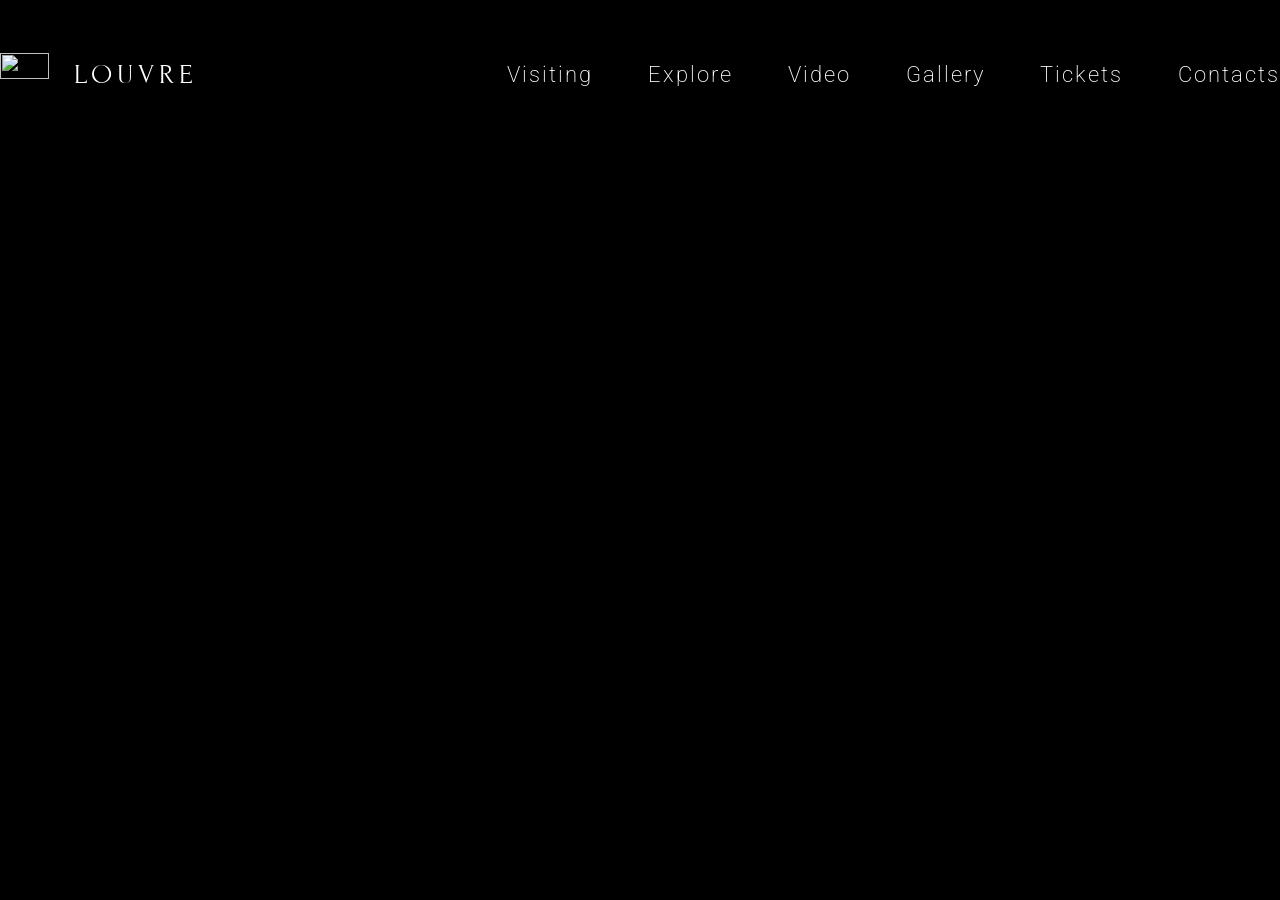
==== index.html @ b613a679 "add fonts, & header block is ready" ====
<!DOCTYPE html>
<html lang="en">

<head>
    <meta charset="UTF-8">
    <meta name="viewport" content="width=device-width, initial-scale=1.0">
    <link rel="stylesheet" href="style.css">
    <title>Museum</title>
</head>

<body>

    <header>

        <div class="Logo">

            <p>LOUVRE</p>

            <img id="imgLogo" style="width: 49px; height: 26px; margin-top: 20px;" src="images/Vector.png" alt="">

        </div>

        <div class="Navigation">

            <p>Visiting</p>

            <p>Explore</p>

            <p>Video</p>

            <p>Gallery</p>

            <p>Tickets</p>

            <p>Contacts</p>

        </div>

    </header>

    <main>

        <section class="Welcome">



        </section>

        <section class="Visiting">



        </section>

        <section class="Explore">



        </section>

        <section class="Video">



        </section>

        <section class="Gallery">



        </section>

        <section class="Tickets">



        </section>

        <section class="Contacts">



        </section>

    </main>

    <footer>

    </footer>

</body>

</html>
---- style.css ----
@import url(https://fonts.googleapis.com/css2?family=Forum&display=swap);

@import url(https://fonts.googleapis.com/css2?family=Roboto:ital,wght@0,100..900;1,100..900&display=swap);

body {
    max-width: 1920px;
    width: 100%;
    margin: 0 auto;
    background-color: black;
}

header {
    max-width: 1440px;
    width: 100%;
    margin: 0 auto;
    height: 150px;
    display: flex;
    justify-content: space-between;
    align-items: center;
    background-color: black;
    color: #ffffff;
}

.Logo {
    font-family: "Forum";
    font-size: 28px;
    line-height: 100%;
    letter-spacing: 5px;
    display: flex;
    column-gap: 25px;;
    flex-direction: row-reverse;
}   

.Navigation {
    font-family: "Roboto";
    font-size: 22px;
    font-weight: 200;
    line-height: 100%;
    letter-spacing: 2px;
    display: flex;
    column-gap: 55px;
}
    /* max-width: 1440px;
    width: 100%;
    margin: 0 auto; */
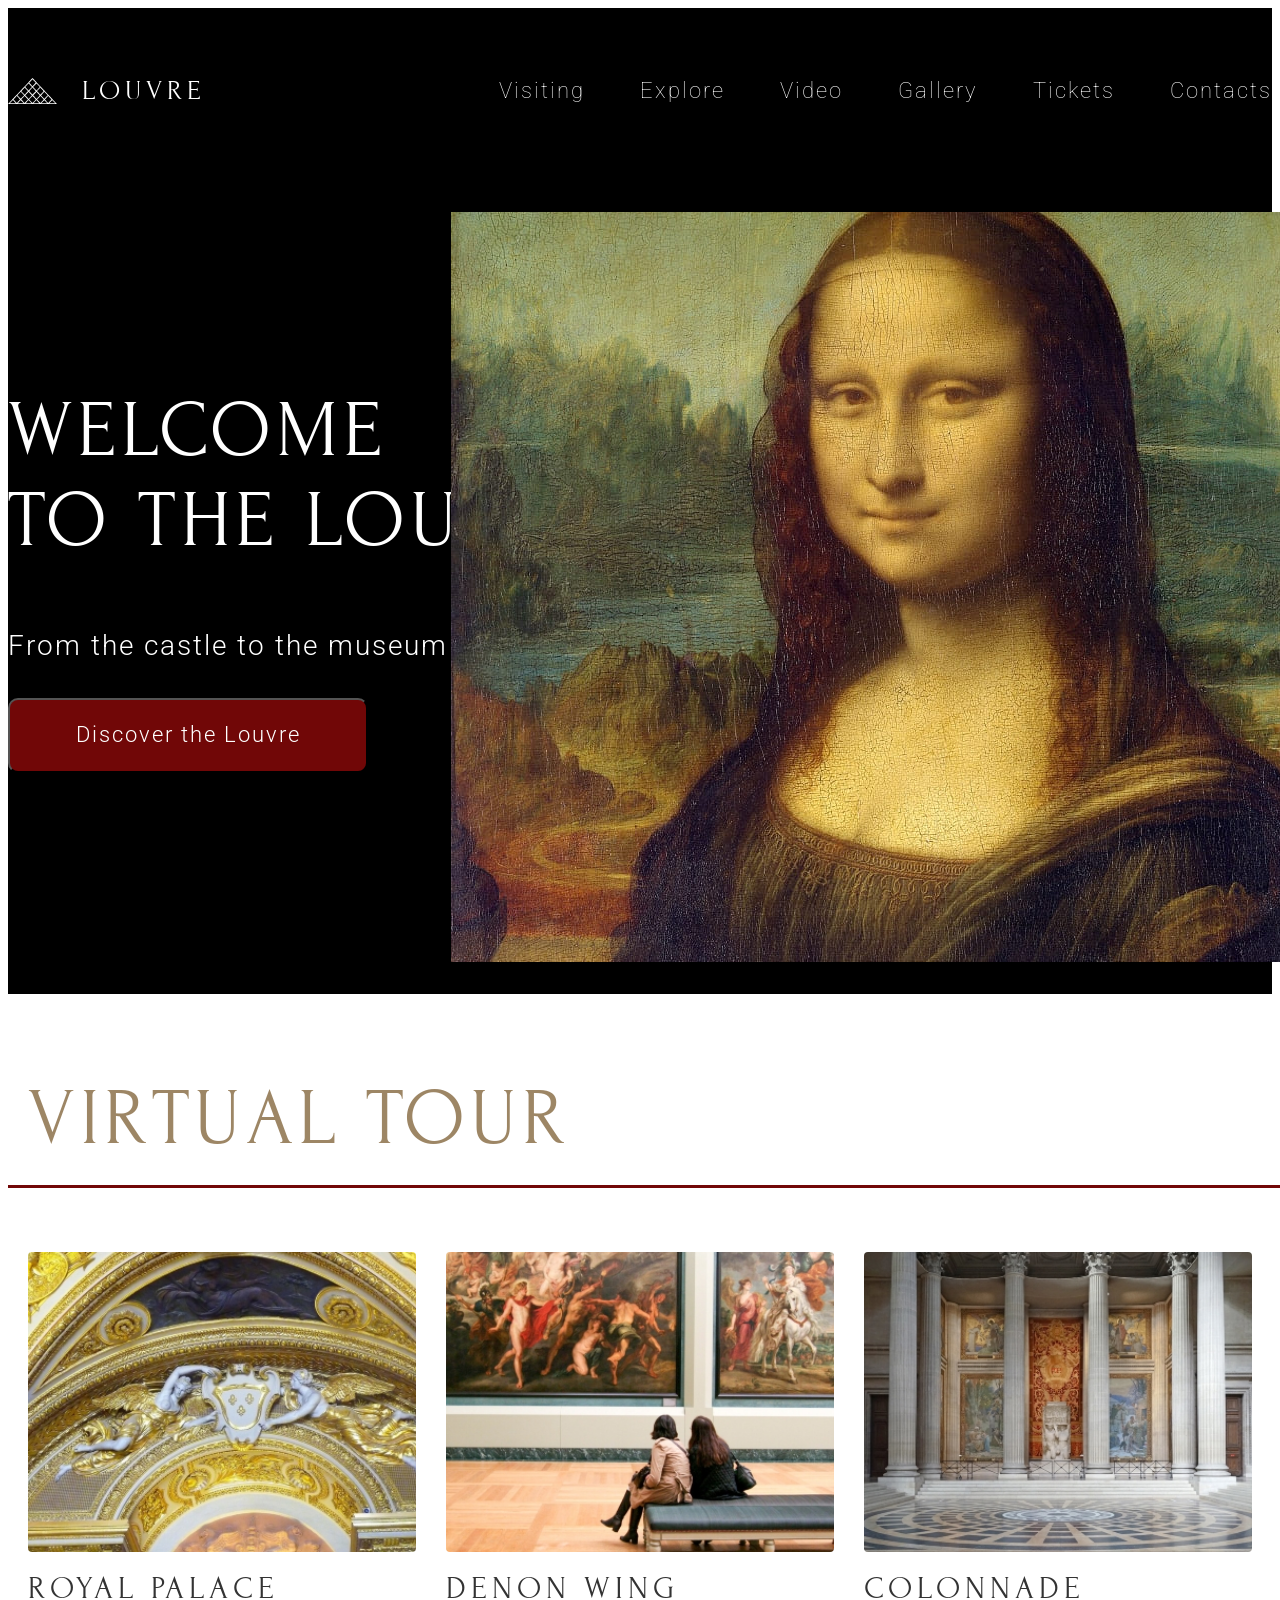
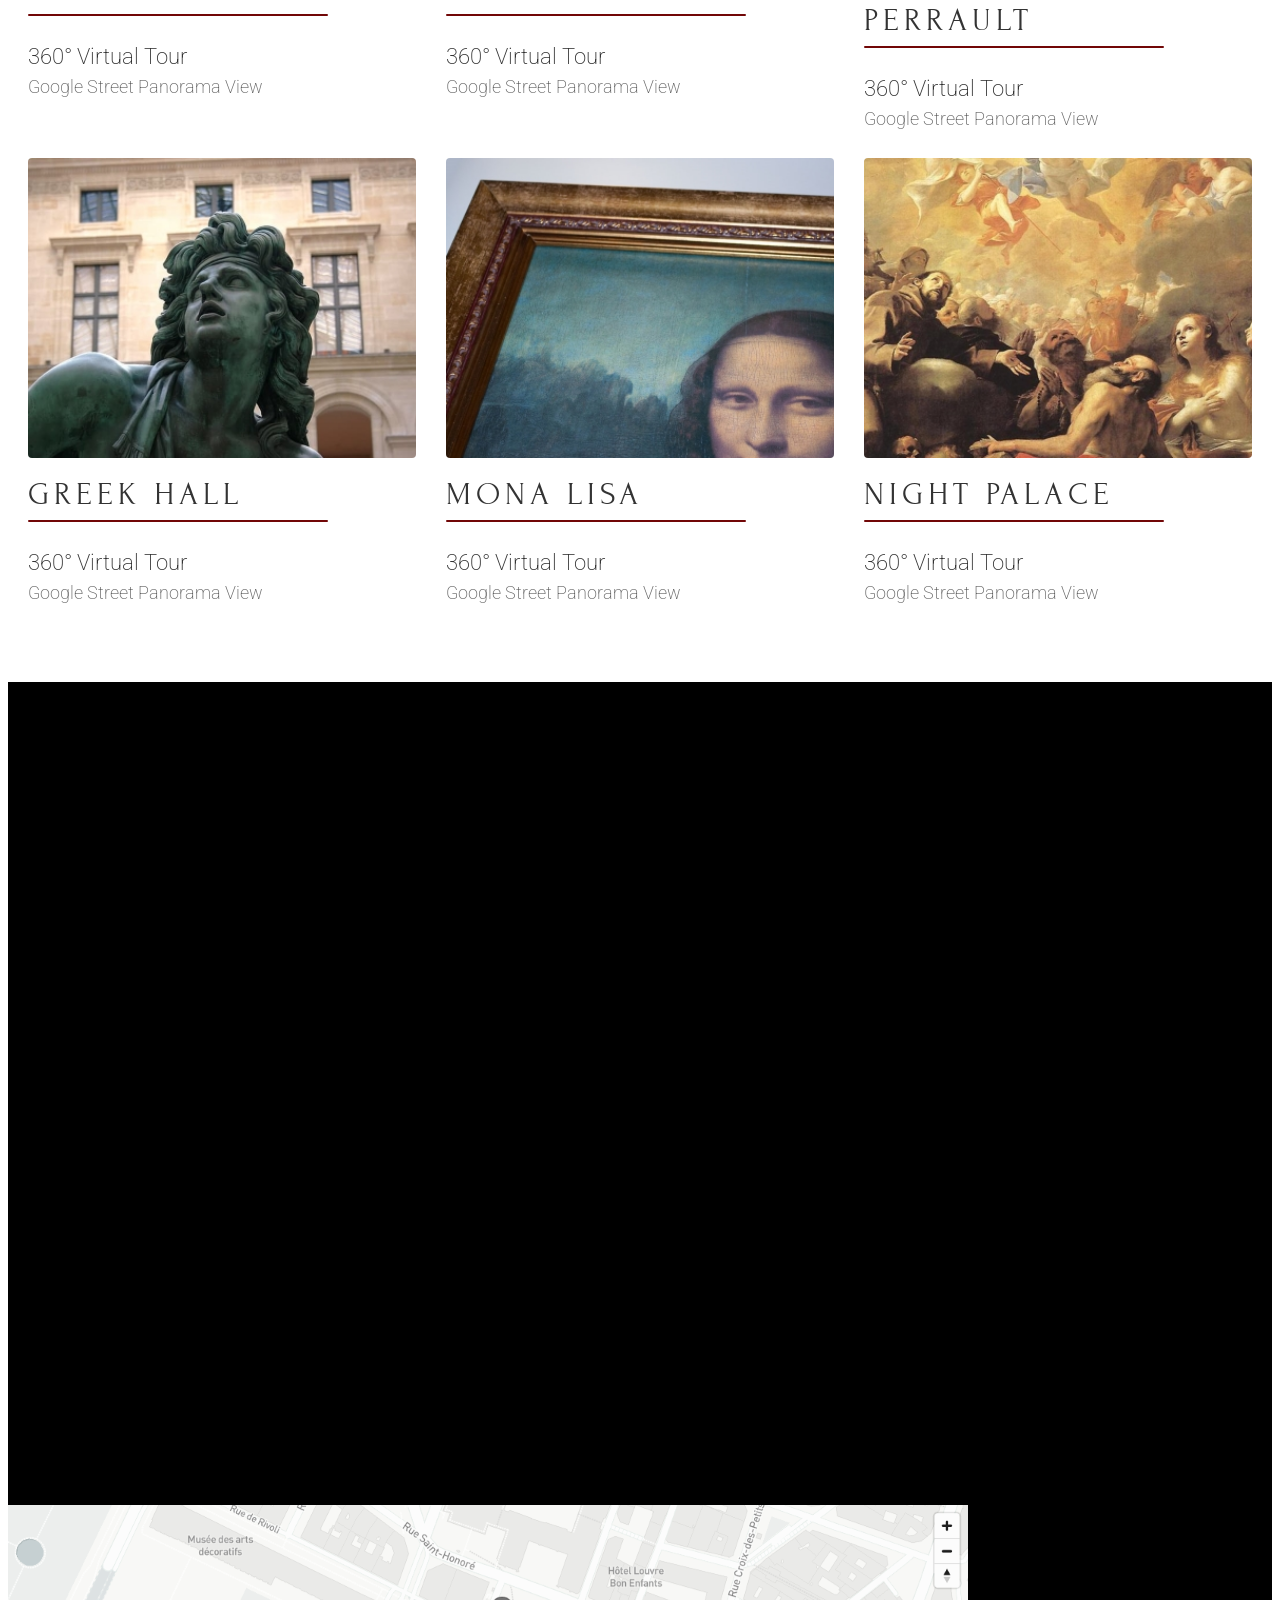
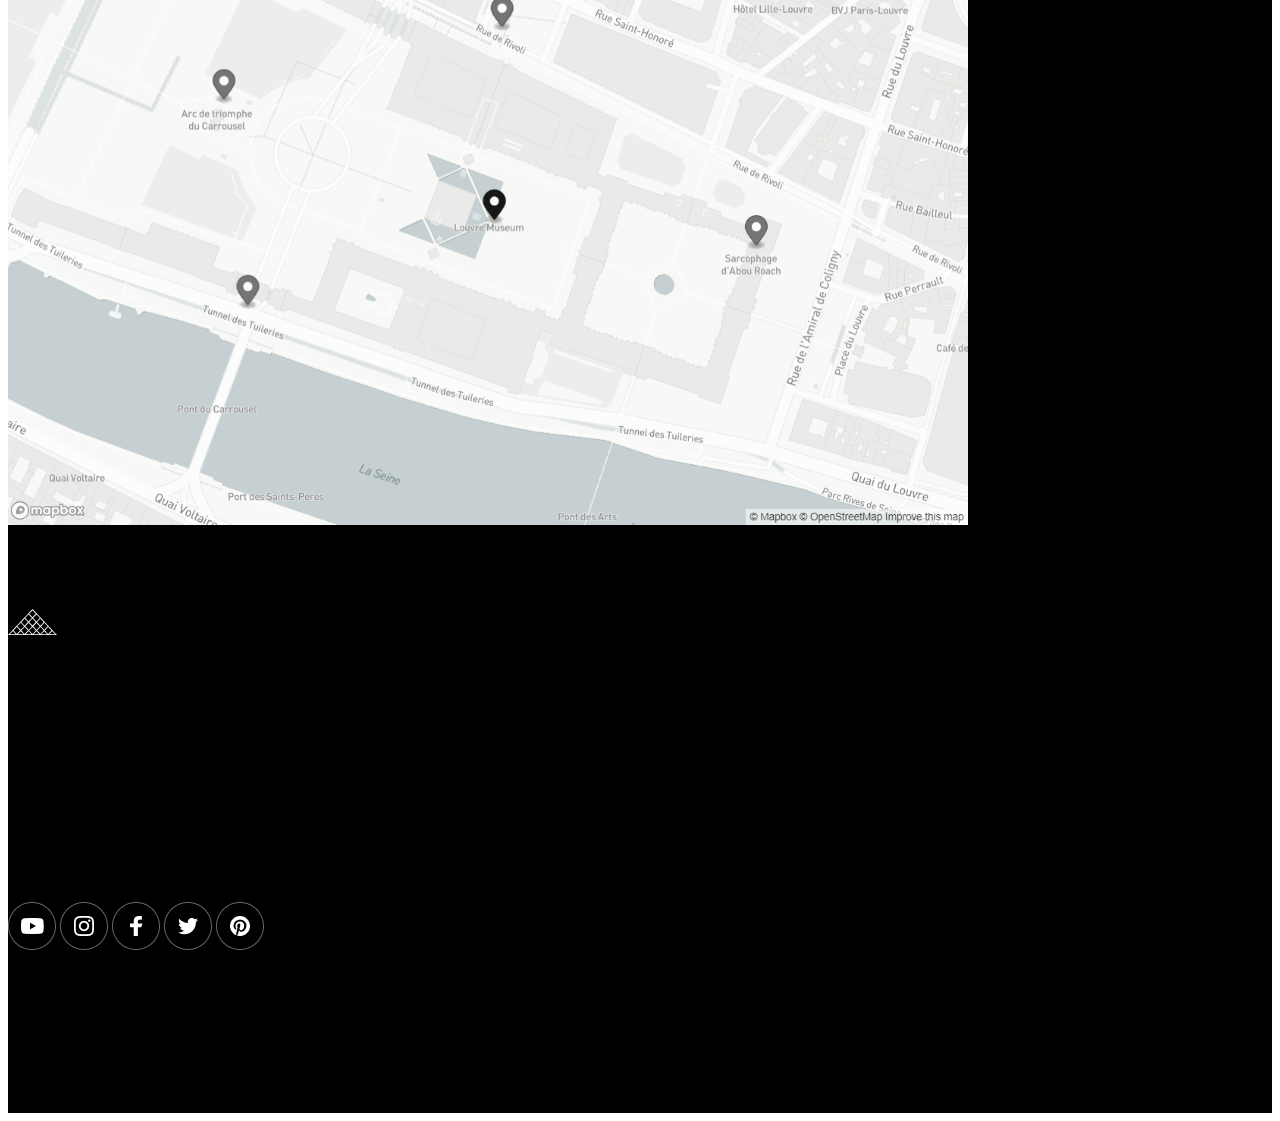
==== commit 36f113d1: "подготовил следующие секкции, с Welcome осталась только пагинация, в секции virtual-tour нужно сдела" ====
--- a/index.html
+++ b/index.html
@@ -2,92 +2,212 @@
 <html lang="en">
 
 <head>
-    <meta charset="UTF-8">
-    <meta name="viewport" content="width=device-width, initial-scale=1.0">
-    <link rel="stylesheet" href="style.css">
-    <title>Museum</title>
+    <meta charset="UTF-8" />
+    <meta name="viewport" content="width=device-width, initial-scale=1.0" />
+    <link rel="stylesheet" href="style.css" />
+    <title>Document</title>
 </head>
 
-<body>
-
+<div class="Backround">
     <header>
-
-        <div class="Logo">
-
-            <p>LOUVRE</p>
-
-            <img id="imgLogo" style="width: 49px; height: 26px; margin-top: 20px;" src="images/Vector.png" alt="">
-
-        </div>
-
-        <div class="Navigation">
-
-            <p>Visiting</p>
-
-            <p>Explore</p>
-
-            <p>Video</p>
-
-            <p>Gallery</p>
-
-            <p>Tickets</p>
-
-            <p>Contacts</p>
-
-        </div>
-
+        <div class="header-logo">
+            <h1>LOUVRE</h1>
+            <img src="images/Vector.png" style="width: 49px; height: 26px;" alt="">
+        </div>
+        <div class="header-nav">
+            <h2>Visiting</h2>
+            <h2>Explore</h2>
+            <h2>Video</h2>
+            <h2>Gallery</h2>
+            <h2>Tickets</h2>
+            <h2>Contacts</h2>
+        </div>
     </header>
 
     <main>
-
         <section class="Welcome">
-
-
-
-        </section>
-
-        <section class="Visiting">
-
-
-
-        </section>
-
-        <section class="Explore">
-
-
-
-        </section>
-
-        <section class="Video">
-
-
-
-        </section>
-
-        <section class="Gallery">
-
-
-
-        </section>
-
-        <section class="Tickets">
-
-
-
-        </section>
-
+            <div class="Welcome-frame1">
+                <h1>Welcome <br> to the Louvre</h1>
+                <h4>From the castle to the museum</h4>
+                <button>
+                    <a
+                        href="https://www.google.com/maps/@48.8618159,2.3366818,3a,75y,81.55h,73.4t/data=!3m7!1e1!3m5!1sAF1QipOVxZQuSy3Bx9T_HpH_7FtBHDTXvI6SF-A10ocT!2e10!3e12!7i5472!8i2736">
+                        Discover the Louvre</a>
+                </button>
+            </div>
+            <div class="Welcome-frame2">
+                <div></div>
+                <img id="welcome-img" src="images/mono-lisa.jpg" style="margin-left: -155px;" alt="" />
+            </div>
+        </section>
+
+        <section class="virtual-tour">
+            <div class="virtual-tour-header">
+                <h1>VIRTUAL TOUR</h1>
+                <img src="images/Rectangle.png" style="width: 1440px; height: 3px; margin-left: -20px;" alt="">
+            </div>
+            <div class="photo-grid">
+                <div class="photo-card">
+                    <img src="images/royal.jpg" alt="Royal Palace">
+                    <div class="card-content">
+                        <h2>ROYAL PALACE</h2>
+                        <img src="images/Rectangle.png" style="width: 300px; height: 2px;" alt="">
+                        <h3>360° Virtual Tour</h3>
+                        <h4>Google Street Panorama View</h4>
+                    </div>
+                </div>
+                <div class="photo-card">
+                    <img src="images/denon.jpg" alt="Denon Wing">
+                    <div class="card-content">
+                        <h2>DENON WING</h2>
+                        <img src="images/Rectangle.png" style="width: 300px; height: 2px;" alt="">
+                        <h3>360° Virtual Tour</h3>
+                        <h4>Google Street Panorama View</h4>
+                    </div>
+                </div>
+                <div class="photo-card">
+                    <img src="images/colonnade.jpg" alt="Colonnade Perrault">
+                    <div class="card-content">
+                        <h2>COLONNADE PERRAULT</h2>
+                        <img src="images/Rectangle.png" style="width: 300px; height: 2px;" alt="">
+                        <h3>360° Virtual Tour</h3>
+                        <h4>Google Street Panorama View</h4>
+                    </div>
+                </div>
+                <div class="photo-card">
+                    <img src="images/geek.jpg" alt="Greek Hall">
+                    <div class="card-content">
+                        <h2>GREEK HALL</h2>
+                        <img src="images/Rectangle.png" style="width: 300px; height: 2px;" alt="">
+                        <h3>360° Virtual Tour</h3>
+                        <h4>Google Street Panorama View</h4>
+                    </div>
+                </div>
+                <div class="photo-card">
+                    <img src="images/lisa.jpg" alt="Mona Lisa">
+                    <div class="card-content">
+                        <h2>MONA LISA</h2>
+                        <img src="images/Rectangle.png" style="width: 300px; height: 2px;" alt="">
+                        <h3>360° Virtual Tour</h3>
+                        <h4>Google Street Panorama View</h4>
+                    </div>
+                </div>
+                <div class="photo-card">
+                    <img src="images/night.jpg" alt="Night Palace">
+                    <div class="card-content">
+                        <h2>NIGHT PALACE</h2>
+                        <img src="images/Rectangle.png" style="width: 300px; height: 2px;" alt="">
+                        <h3>360° Virtual Tour</h3>
+                        <h4>Google Street Panorama View</h4>
+                    </div>
+                </div>
+            </div>
+        </section>
+        <section class="Picture-explore">
+            <div>
+                explore slider
+                <h1>PICTURE EXPLORE</h1>
+                Rectangle
+                <h4>
+                    Las Meninas is a 1656 painting by Diego Velázquez, the leading
+                    artist of the Spanish Golden Age.
+                </h4>
+                <h4>
+                    It was cleaned in 1984 to remove a <span>"yellow veil"</span> of
+                    dust that had gathered since the previous restoration in the 19th
+                    century.
+                </h4>
+                <h4>
+                    The cleaning provoked furious protests, not because the picture
+                    had been damaged in any way, but because it looked different.
+                </h4>
+                <img src="" alt="" />
+                <img src="" alt="" />
+            </div>
+        </section>
+        <section class="Video-journey">
+            <div>
+                <h1>VIDEO JOURNEY</h1>
+                <h4>
+                    Enter and visit one of the most famous museums in the world and
+                    enjoy masterpieces such as Mona Lisa or Hammurabi's Code
+                </h4>
+            </div>
+            <div></div>
+            <div></div>
+            <div></div>
+            <div></div>
+        </section>
+        <section class="Art-gallery">
+            <div>
+                <h1>ART GALLERY</h1>
+                <img src="" alt="">
+                <img src="" alt="">
+                <img src="" alt="">
+                <img src="" alt="">
+                <img src="" alt="">
+                <img src="" alt="">
+                <img src="" alt="">
+                <img src="" alt="">
+                <img src="" alt="">
+                <img src="" alt="">
+                <img src="" alt="">
+                <img src="" alt="">
+            </div>
+        </section>
+        <section class="Buy-tickets">
+            <h1>BUY TICKETS</h1>
+            Rectangle
+            <div></div>
+            <div></div>
+            <div></div>
+            <img src="" alt="">
+        </section>
+        <img src="images/parallax.jpg" alt="" />
         <section class="Contacts">
-
-
-
-        </section>
-
+            <h1>CONTACTS</h1>
+            Rectangle
+            <div>
+                <h2>Palais Royal Musee du Louvre</h2>
+                <h4>address: 75001 Paris, France</h4>
+                <h4>phone: +33(0) 1 40 20 50 50</h4>
+                <h4>mail: info@louvre.fr</h4>
+            </div>
+            <img src="images/louvre_map.png" alt="">
+        </section>
     </main>
 
     <footer>
-
+        <div class="Footer-Logo">
+            <h1>LOUVRE</h1>
+            <img src="images/Vector.png" alt="">
+        </div>
+        <div class="Footer-Navigation">
+            <div>
+                <h3>Visiting</h3>
+                <h3>Explore</h3>
+                <h3>Video</h3>
+            </div>
+            <div>
+                <h3>Gallery</h3>
+                <h3>Tickets</h3>
+                <h3>Contacts</h3>
+            </div>
+        </div>
+        <div class="Footer-Social">
+            <img src="images/Youtube.png" alt="https://www.youtube.com/user/louvre">
+            <img src="images/Instagram.png" alt="https://www.instagram.com/museelouvre/">
+            <img src="images/Facebook.png" alt="https://www.facebook.com/museedulouvre">
+            <img src="images/Twitter.png" alt="http://twitter.com/museelouvre">
+            <img src="images/Pinterest.png" alt="https://www.pinterest.fr/museedulouvre/">
+        </div>
+        <div class="Footer-last string">
+            <h3>© 2021</h3>
+            <h3>The Rolling Scopes School</h3>
+            <h3>Username</h3>
+        </div>
+        Rectangle 24
     </footer>
-
-</body>
+</div>
 
 </html>
--- a/style.css
+++ b/style.css
@@ -1,46 +1,249 @@
-@import url(https://fonts.googleapis.com/css2?family=Forum&display=swap);
-
-@import url(https://fonts.googleapis.com/css2?family=Roboto:ital,wght@0,100..900;1,100..900&display=swap);
-
-body {
+@import url("https://fonts.googleapis.com/css2?family=Roboto:ital,wght@0,100..900;1,100..900&display=swap");
+@import url("https://fonts.googleapis.com/css2?family=Forum&display=swap");
+
+.Backround {
+    background-color: #000000;
     max-width: 1920px;
-    width: 100%;
-    margin: 0 auto;
-    background-color: black;
 }
 
 header {
-    max-width: 1440px;
-    width: 100%;
-    margin: 0 auto;
-    height: 150px;
+    background-color: #000000;
+    max-width: 1440px;
+    width: 100%;
+    margin: 0 auto;
     display: flex;
     justify-content: space-between;
     align-items: center;
-    background-color: black;
-    color: #ffffff;
-}
-
-.Logo {
+    padding: 50px 0px 0px 0px;
+}
+
+main {
+    max-width: 1440px;
+    width: 100%;
+    margin: 0 auto;
+}
+
+footer {
+    max-width: 1440px;
+    width: 100%;
+    margin: 0 auto;
+}
+
+header h1 {
+    color: #ffffff;
     font-family: "Forum";
+    font-weight: 200;
     font-size: 28px;
     line-height: 100%;
     letter-spacing: 5px;
-    display: flex;
-    column-gap: 25px;;
+    text-transform: uppercase;
+}
+
+header h2 {
+    color: #ffffff;
+    font-family: "Roboto";
+    font-weight: 100;
+    font-size: 22px;
+    line-height: 100%;
+    letter-spacing: 2px;
+}
+
+.header-logo {
+    display: flex;
     flex-direction: row-reverse;
-}   
-
-.Navigation {
+    align-items: center;
+    column-gap: 25px;
+}
+
+.header-nav {
+    display: flex;
+    column-gap: 55px;
+}
+
+.Welcome {
+    width: 1440px;
+    height: 810px;
+    opacity: 1;
+    margin-top: 60px;
+    display: flex;
+    flex-direction: column;
+    flex-wrap: wrap;
+    justify-content: space-around;
+}
+
+.Welcome-frame1 {
+    width: 598px;
+    height: 388px;
+    opacity: 1;
+    margin-top: -150px;
+}
+
+.Welcome-frame1 h1 {
+    color: #ffffff;
+    font-family: "Forum";
+    font-weight: 400;
+    font-size: 80px;
+    line-height: 90px;
+    letter-spacing: 5px;
+    text-transform: uppercase;
+}
+
+.Welcome-frame1 h4 {
+    color: #ffffff;
     font-family: "Roboto";
+    font-weight: 300;
+    font-size: 28px;
+    line-height: 100%;
+    letter-spacing: 2px;
+}
+
+.Welcome-frame1 a {
+    font-family: "Roboto";
+    font-weight: 300;
     font-size: 22px;
+    line-height: 100%;
+    letter-spacing: 2px;
+    text-align: center;
+    vertical-align: middle;
+    color: #ffffff;
+    text-decoration: none;
+}
+
+.Welcome-frame1 button {
+    background-color: #710707;
+    width: 360px;
+    height: 75px;
+    border-radius: 10px;
+    opacity: 1;
+}
+
+.Welcome-frame2 {
+}
+
+#welcome-img {
+    background: linear-gradient(
+        right,
+        #000000 0%,
+        rgba(0, 0, 0, 0.5) 16.19%,
+        rgba(0, 0, 0, 0) 30.73%
+    );
+}
+
+.virtual-tour {
+    max-width: 1440px;
+    margin: 0 auto;
+    padding: 80px 20px;
+    box-sizing: border-box;
+    background-color: #ffffff;
+    position: relative;
+}
+
+.virtual-tour::before {
+    content: '';
+    position: absolute;
+    top: 0;
+    bottom: 0;
+    left: calc(-50vw + 50%);
+    right: calc(-50vw + 50%);
+    background-color: #ffffff;
+    z-index: -1;
+}
+
+.virtual-tour-header {
+    text-align: left;
+    margin-bottom: 60px;
+}
+
+.virtual-tour h1 {
+    color: #9d8665;
+    font-family: "Forum", serif;
+    font-weight: 400;
+    font-size: 80px;
+    line-height: 90px;
+    letter-spacing: 5px;
+    text-transform: uppercase;
+    margin: 0 0 10px 0;
+}
+
+.subtitle {
+    font-family: "Roboto", sans-serif;
+    font-size: 24px;
+    color: #333;
+    display: block;
+}
+
+.photo-grid {
+    display: grid;
+    grid-template-columns: repeat(3, 1fr);
+    grid-template-rows: repeat(2, auto);
+    gap: 30px;
+    justify-items: stretch;
+}
+
+.photo-card {
+    width: 100%;
+    display: flex;
+    flex-direction: column;
+}
+
+.photo-card img {
+    width: 100%;
+    height: 300px;
+    object-fit: cover;
+    margin-bottom: 20px;
+    border-radius: 4px;
+}
+
+.card-content {
+    display: flex;
+    flex-direction: column;
+    text-align: left;
+    gap: 10px;
+}
+
+.photo-card h2 {
+    font-family: "Forum", serif;
+    font-weight: 400;
+    font-size: 32px;
+    line-height: 100%;
+    letter-spacing: 5px;
+    text-transform: uppercase;
+    margin: 0;
+    color: #333;
+}
+
+.rectangle {
+    font-family: "Roboto", sans-serif;
+    font-size: 18px;
+    color: #666;
+    margin: 0;
+}
+
+.photo-card h3 {
+    font-family: "Roboto", sans-serif;
     font-weight: 200;
-    line-height: 100%;
-    letter-spacing: 2px;
-    display: flex;
-    column-gap: 55px;
-}
-    /* max-width: 1440px;
+    font-size: 22px;
+    line-height: 100%;
+    letter-spacing: 0%;
+    margin: 0;
+    color: #333;
+}
+
+.photo-card h4 {
+    font-family: "Roboto", sans-serif;
+    font-weight: 200;
+    font-size: 18px;
+    line-height: 100%;
+    letter-spacing: 0%;
+    margin: 0;
+    color: #666;
+}
+
+.virtual-tour-wrapper {
+    background-color: #ffffff; /* цвет фона на всю ширину */
+    width: 100%;
+}
+
+/* max-width: 1440px;
     width: 100%;
     margin: 0 auto; */
-    
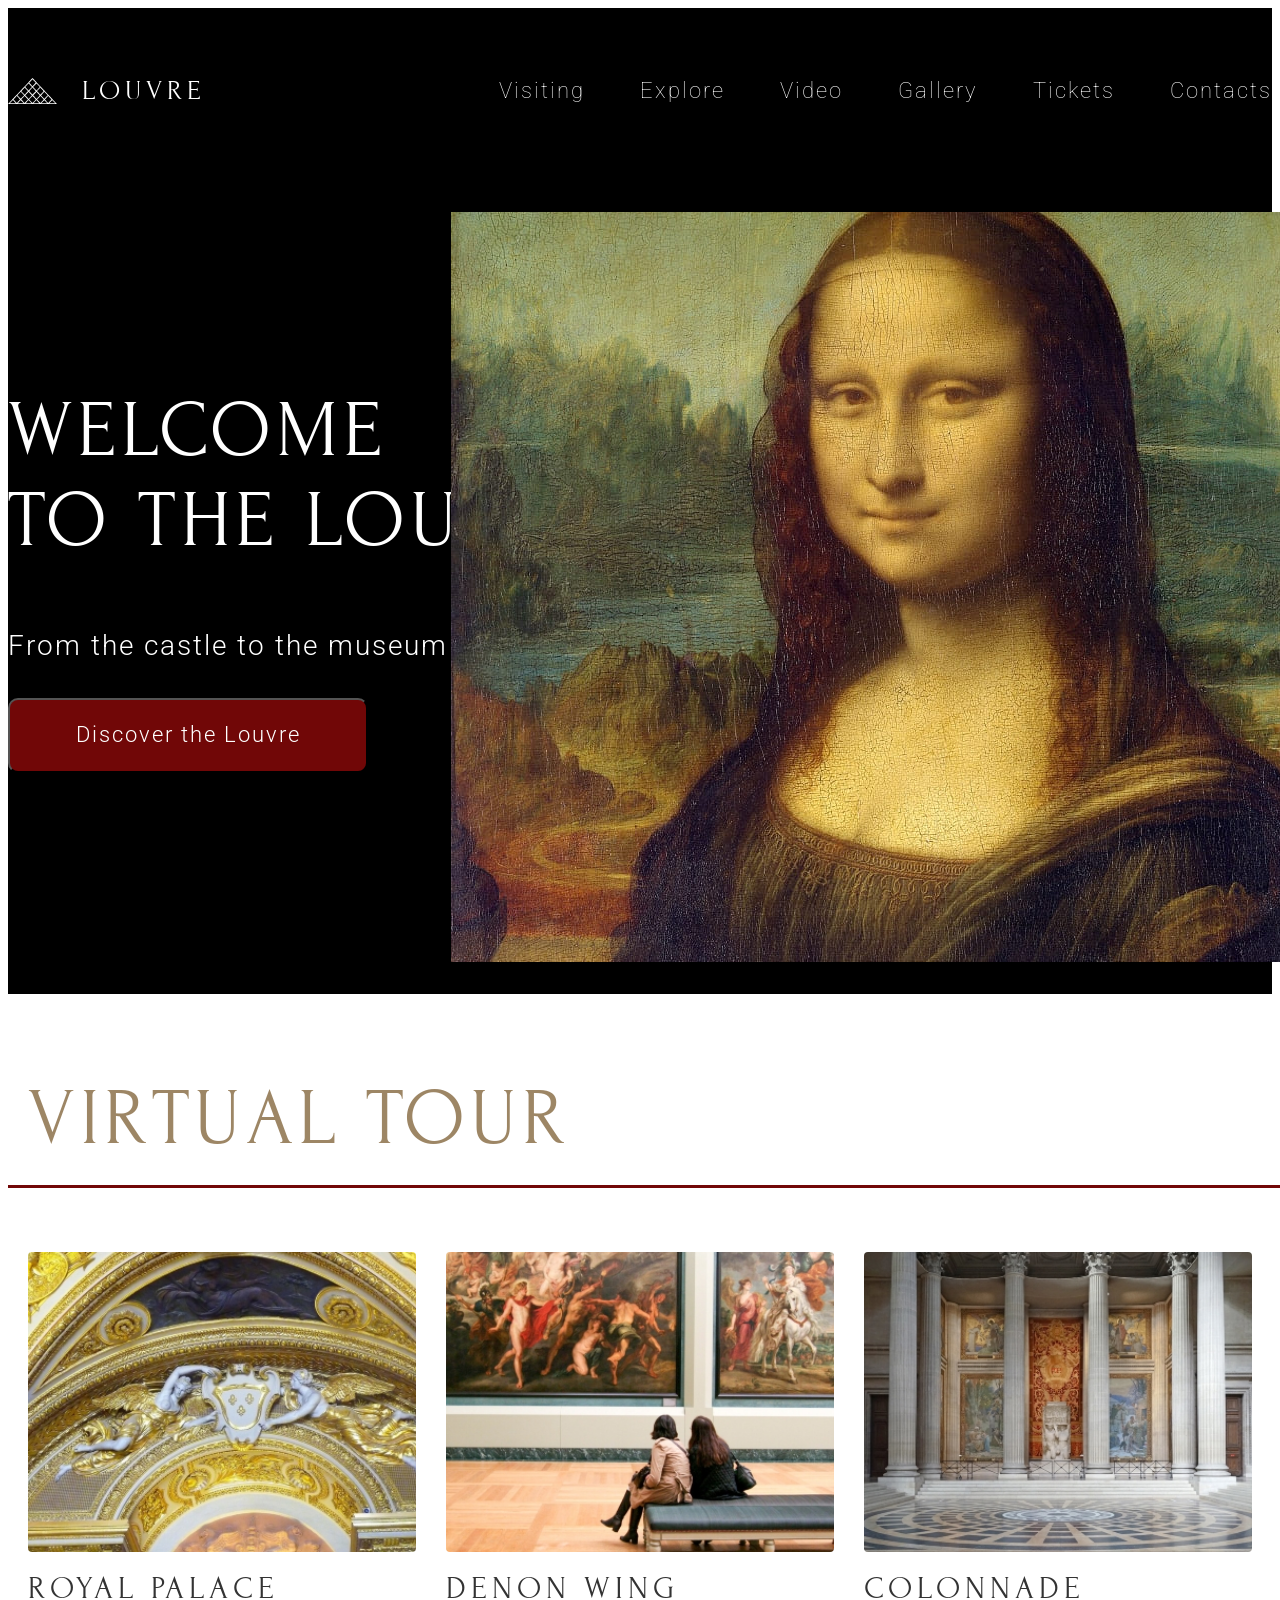
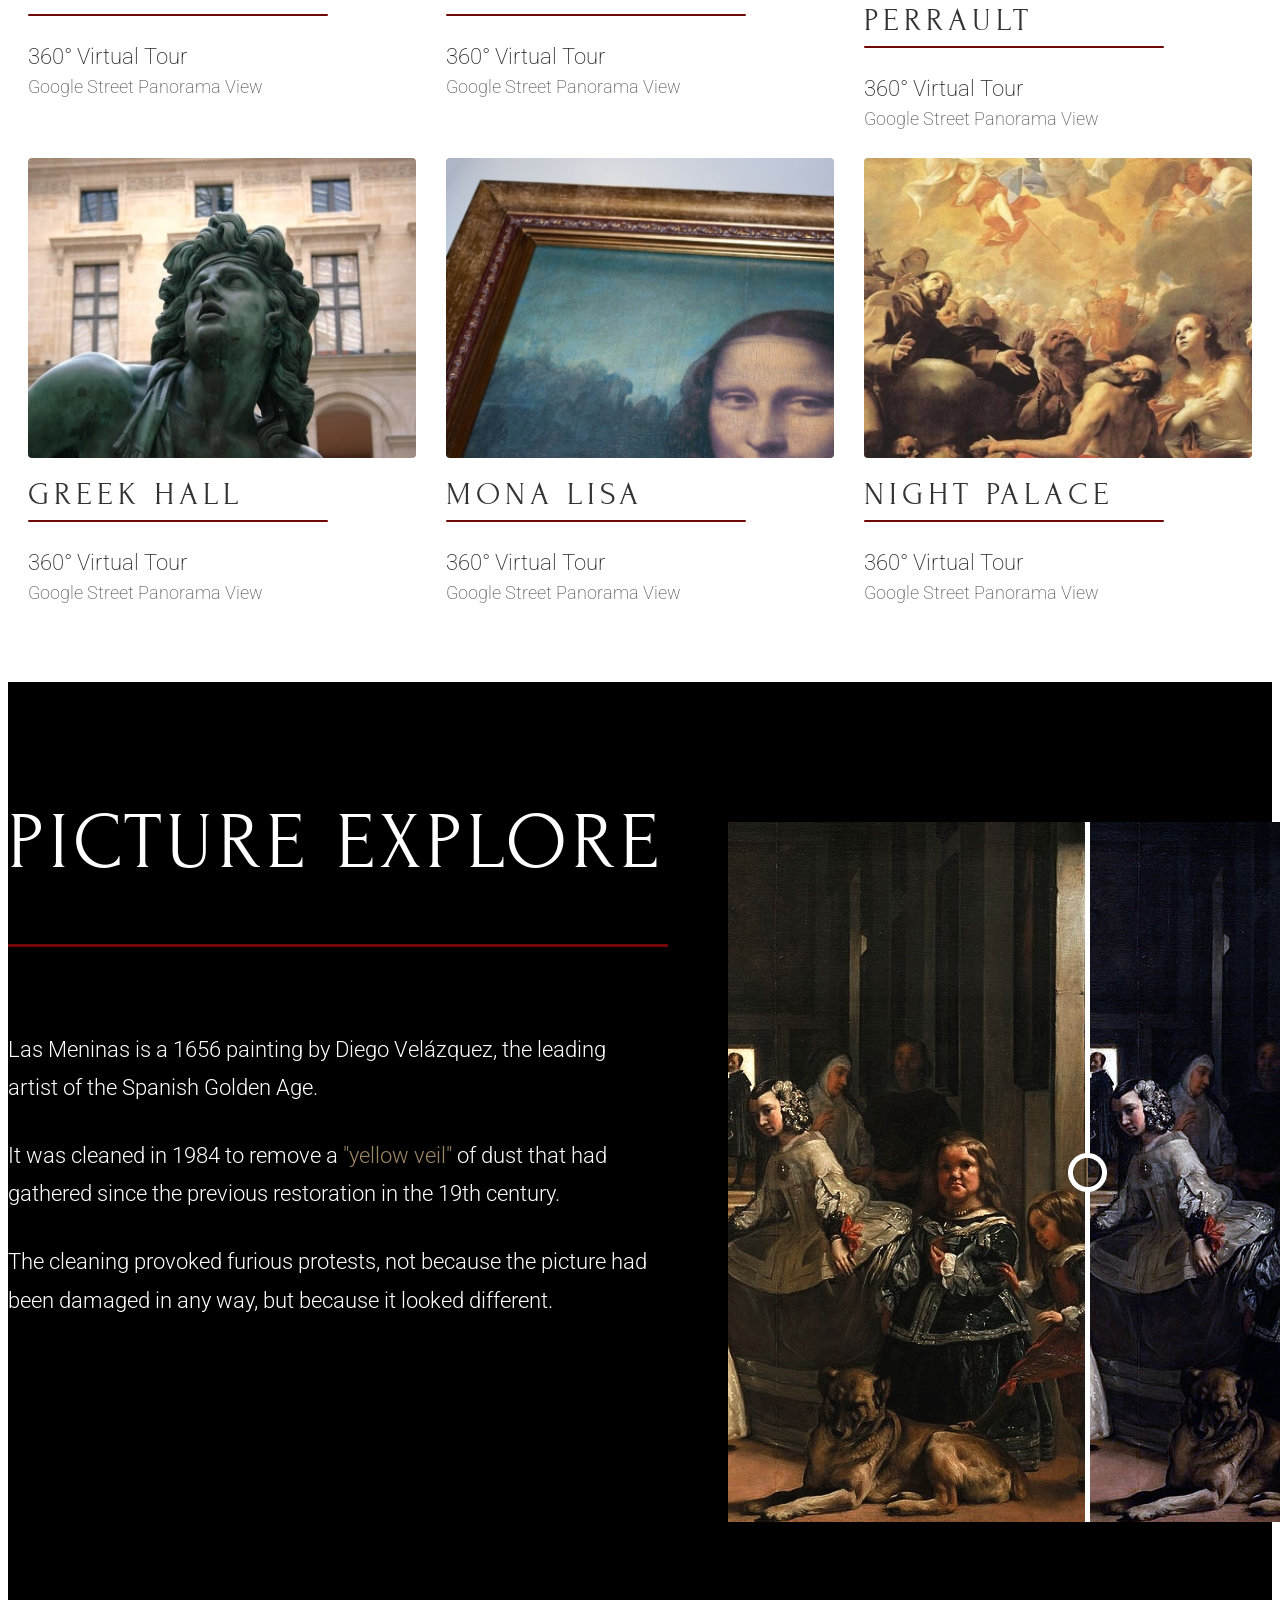
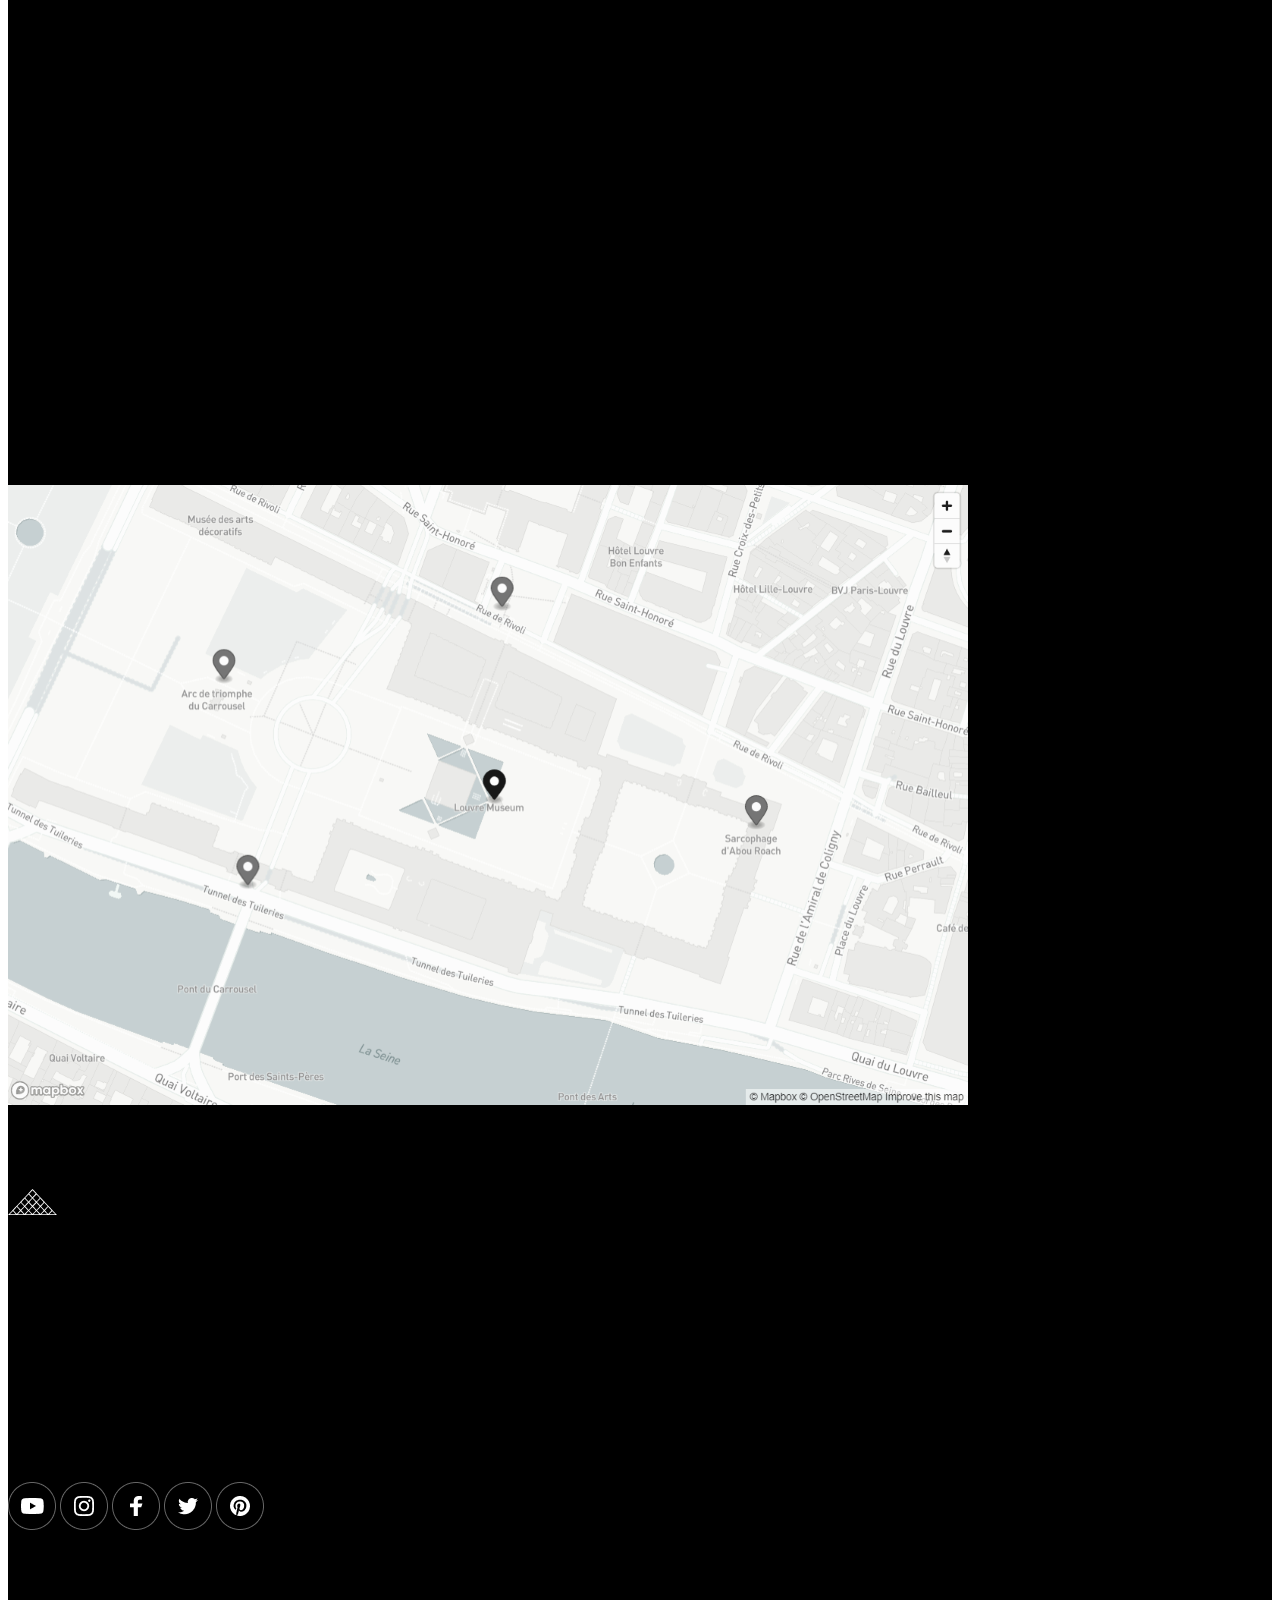
==== commit 56f62965: "section 'Picture' is ready" ====
--- a/index.html
+++ b/index.html
@@ -104,25 +104,37 @@
             </div>
         </section>
         <section class="Picture-explore">
-            <div>
-                explore slider
-                <h1>PICTURE EXPLORE</h1>
-                Rectangle
-                <h4>
-                    Las Meninas is a 1656 painting by Diego Velázquez, the leading
-                    artist of the Spanish Golden Age.
-                </h4>
-                <h4>
-                    It was cleaned in 1984 to remove a <span>"yellow veil"</span> of
-                    dust that had gathered since the previous restoration in the 19th
-                    century.
-                </h4>
-                <h4>
-                    The cleaning provoked furious protests, not because the picture
-                    had been damaged in any way, but because it looked different.
-                </h4>
-                <img src="" alt="" />
-                <img src="" alt="" />
+            <div class="container">
+                <div class="text-content">
+                    <h1>PICTURE EXPLORE</h1>
+                    <img src="images/Rectangle.png"
+                        style="width: 660px; height: 3px; color: #710707; margin-bottom: 50px; margin-top: -10px;"
+                        alt="">
+                    <h4>
+                        Las Meninas is a 1656 painting by Diego Velázquez, the leading <br>
+                        artist of the Spanish Golden Age.
+                    </h4>
+                    <h4>
+                        It was cleaned in 1984 to remove a <span>"yellow veil"</span> of
+                        dust that had <br> gathered since the previous restoration in the 19th
+                        century.
+                    </h4>
+                    <h4>
+                        The cleaning provoked furious protests, not because the picture
+                        had <br> been damaged in any way, but because it looked different.
+                    </h4>
+                </div>
+                <div class="images-container">
+                    <div class="images-wrapper">
+                        <div class="image-left">
+                            <img id="image1" src="images/image1.jpg" alt="" />
+                        </div>
+                        <div class="image-right">
+                            <img id="image2" src="images/image2.jpg" alt="" />
+                        </div>
+                        <img id="explore" src="images/explore slider.png" alt="">
+                    </div>
+                </div>
             </div>
         </section>
         <section class="Video-journey">
--- a/style.css
+++ b/style.css
@@ -139,7 +139,7 @@
 }
 
 .virtual-tour::before {
-    content: '';
+    content: "";
     position: absolute;
     top: 0;
     bottom: 0;
@@ -240,10 +240,105 @@
 }
 
 .virtual-tour-wrapper {
-    background-color: #ffffff; /* цвет фона на всю ширину */
-    width: 100%;
-}
-
+    background-color: #ffffff;
+    width: 100%;
+}
+
+.Picture-explore {
+    margin-top: 50px;
+    width: 1440px;
+}
+
+.container {
+    display: flex;
+    justify-content: space-between;
+    align-items: flex-start;
+}
+
+.text-content {
+    width: 660px;
+}
+
+.images-container {
+    width: 720px;
+    margin-top: 90px;
+}
+
+.images-wrapper {
+    position: relative;
+    width: 720px;
+    height: 700px;
+}
+
+.image-left {
+    position: absolute;
+    top: 0;
+    left: 0;
+    width: 360px;
+    height: 700px;
+    overflow: hidden;
+    z-index: 1;
+}
+
+.image-right {
+    position: absolute;
+    top: 0;
+    left: 360px;
+    width: 360px;
+    height: 700px;
+    overflow: hidden;
+    z-index: 1;
+}
+
+#image1 {
+    position: absolute;
+    top: 0;
+    left: 0;
+    width: 720px;
+    height: 700px;
+    transform: translateX(-50%);
+}
+
+#image2 {
+    position: absolute;
+    top: 0;
+    left: 0;
+    width: 720px;
+    height: 700px;
+    transform: translateX(-50%);
+}
+
+#explore {
+    position: absolute;
+    top: 0;
+    left: 340px; 
+    width: 39px;
+    height: 700px;
+    z-index: 3;
+}
+
+.Picture-explore h1 {
+    color: #ffffff;
+    font-family: "Forum";
+    font-weight: 400;
+    font-size: 80px;
+    line-height: 90px;
+    letter-spacing: 5px;
+    text-transform: uppercase;
+}
+
+.Picture-explore h4 {
+    color: #ffffff;
+    font-family: "Roboto";
+    font-weight: 300;
+    font-size: 22px;
+    line-height: 38.5px;
+    letter-spacing: 0%;
+}
+
+.Picture-explore span {
+    color: #9d8665;
+}
 /* max-width: 1440px;
     width: 100%;
     margin: 0 auto; */
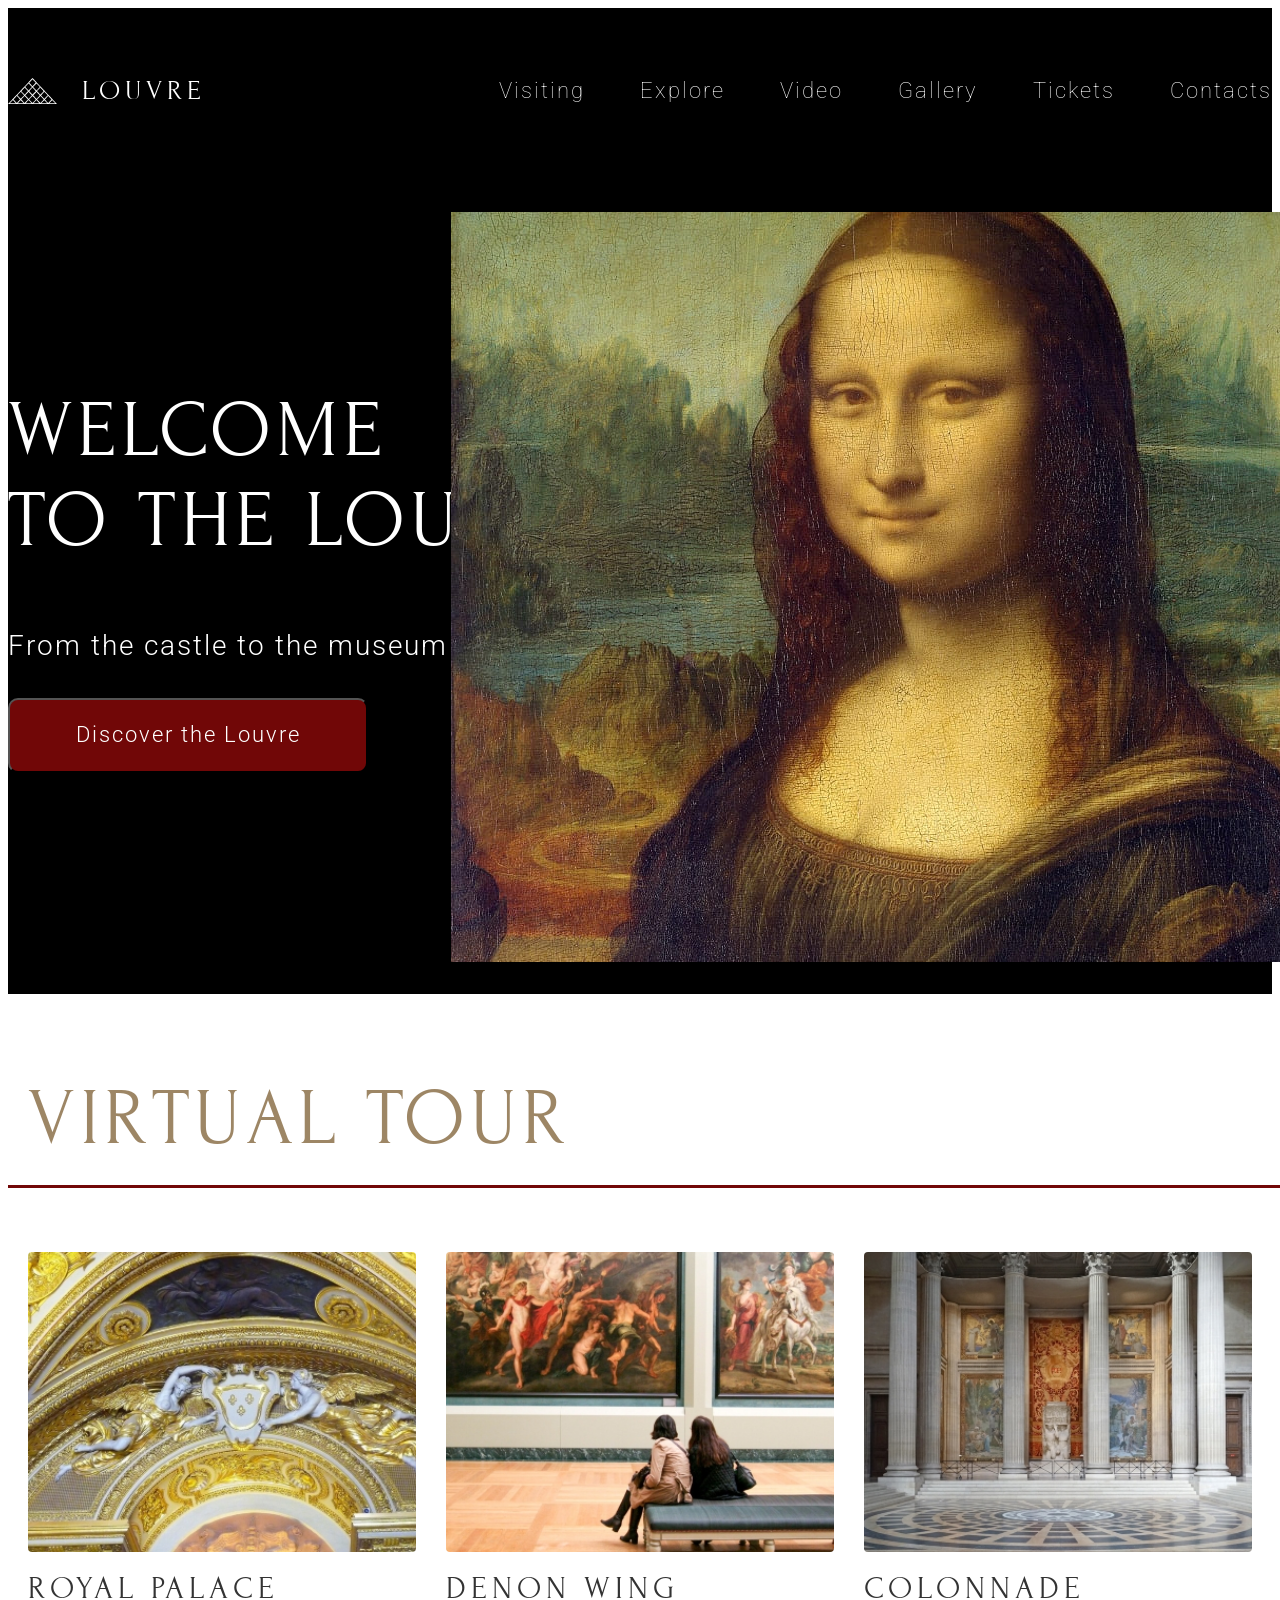
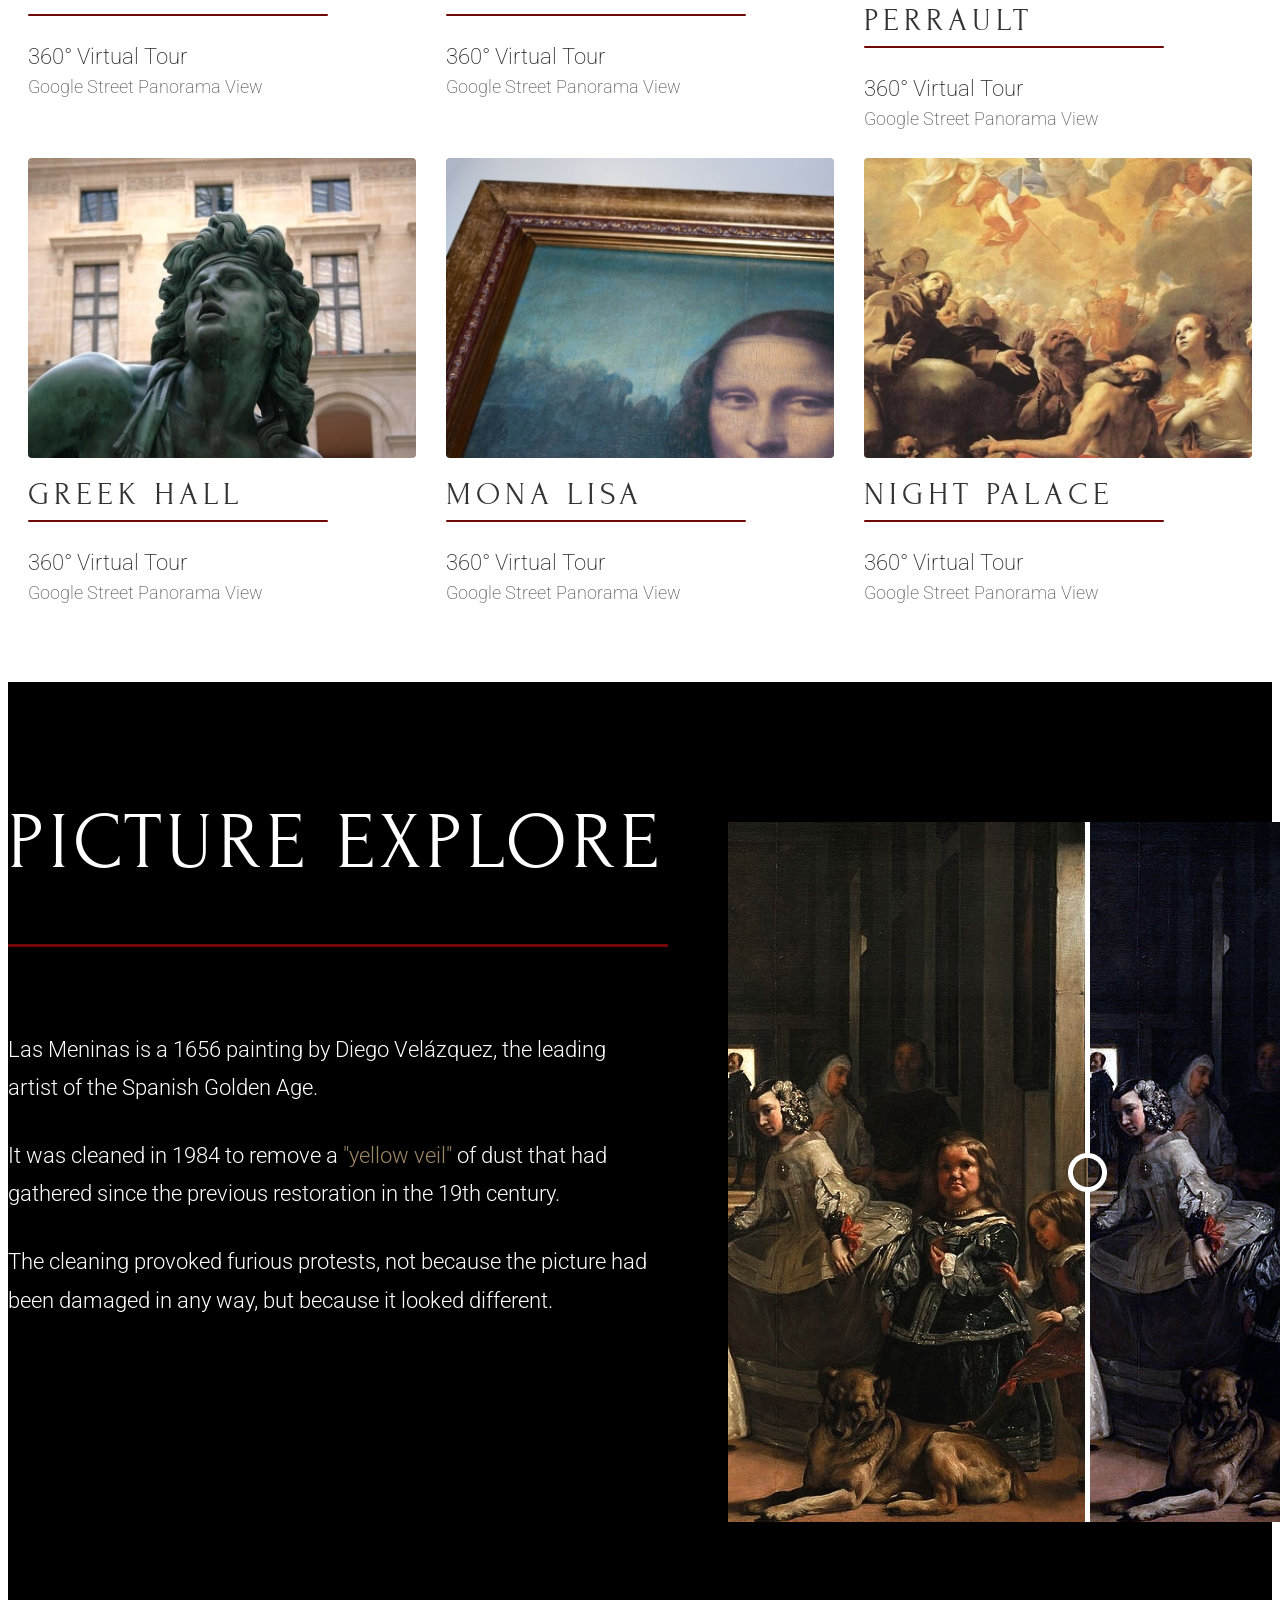
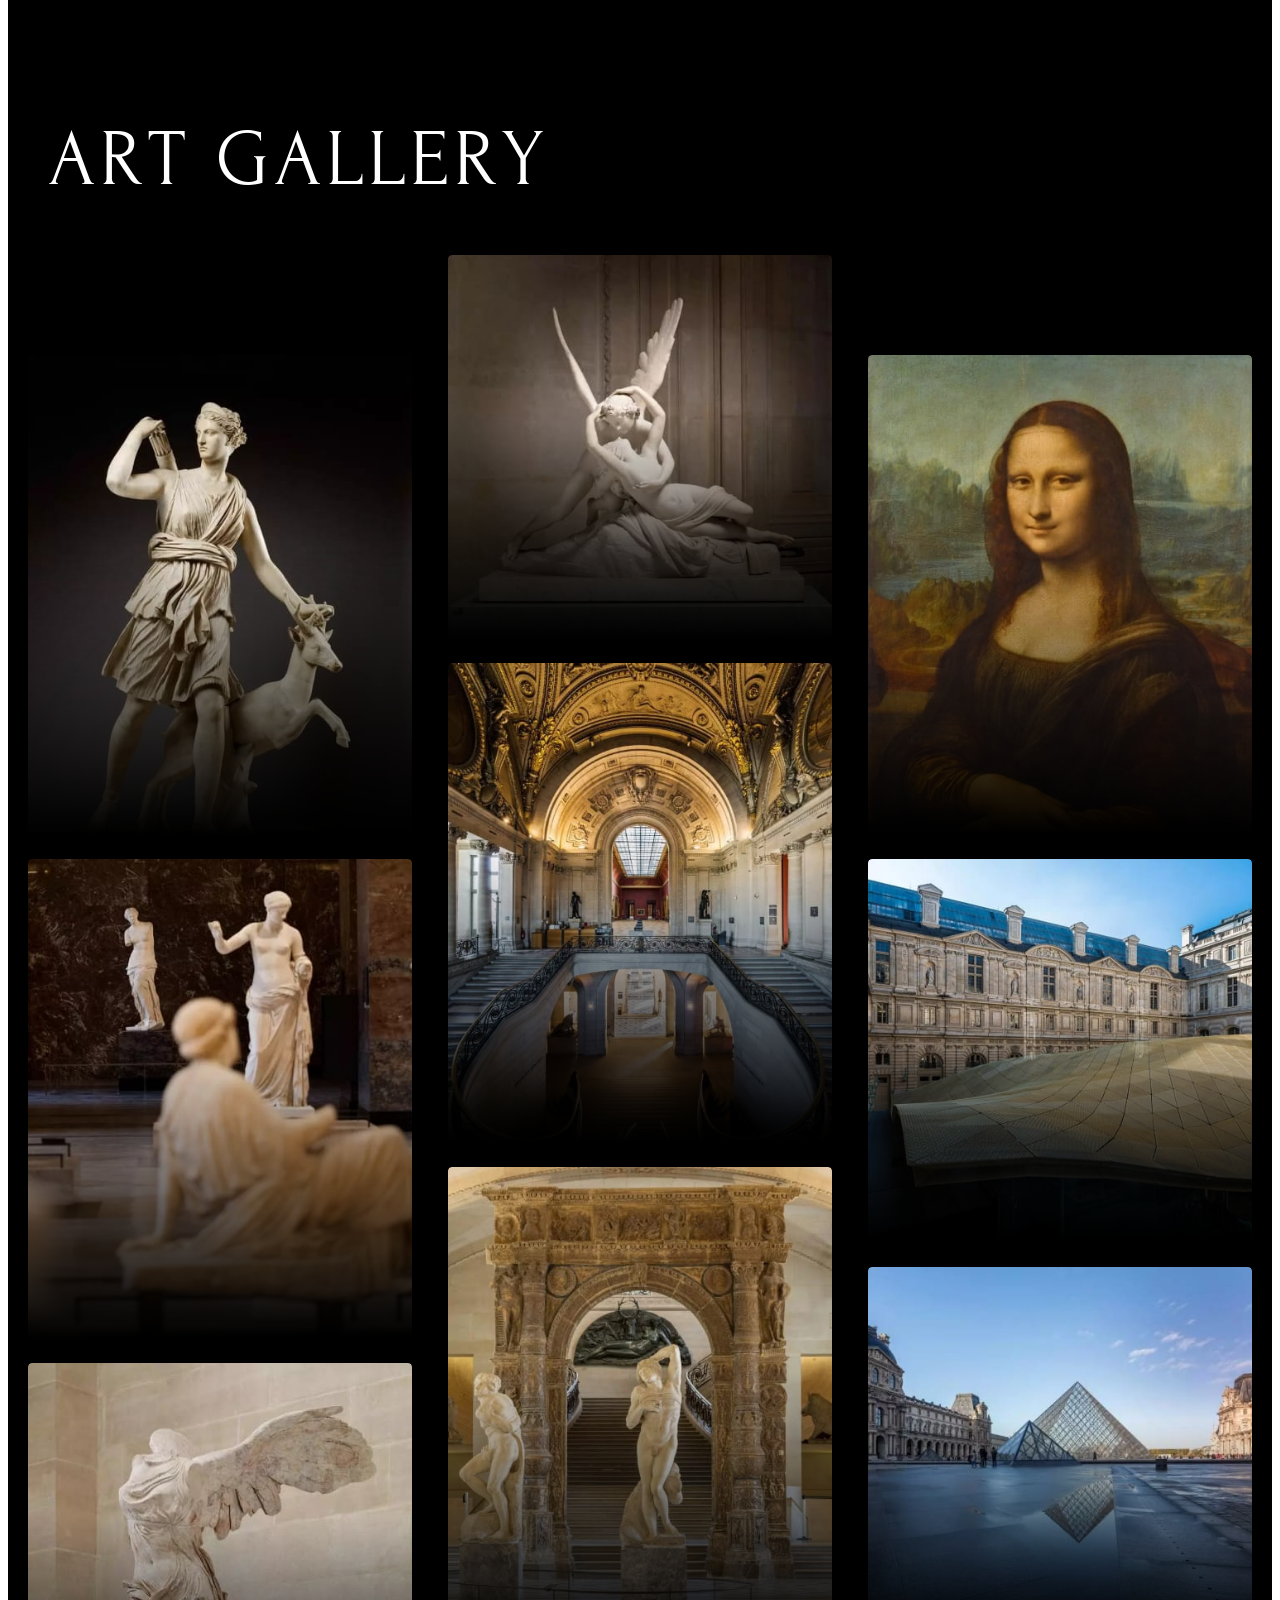
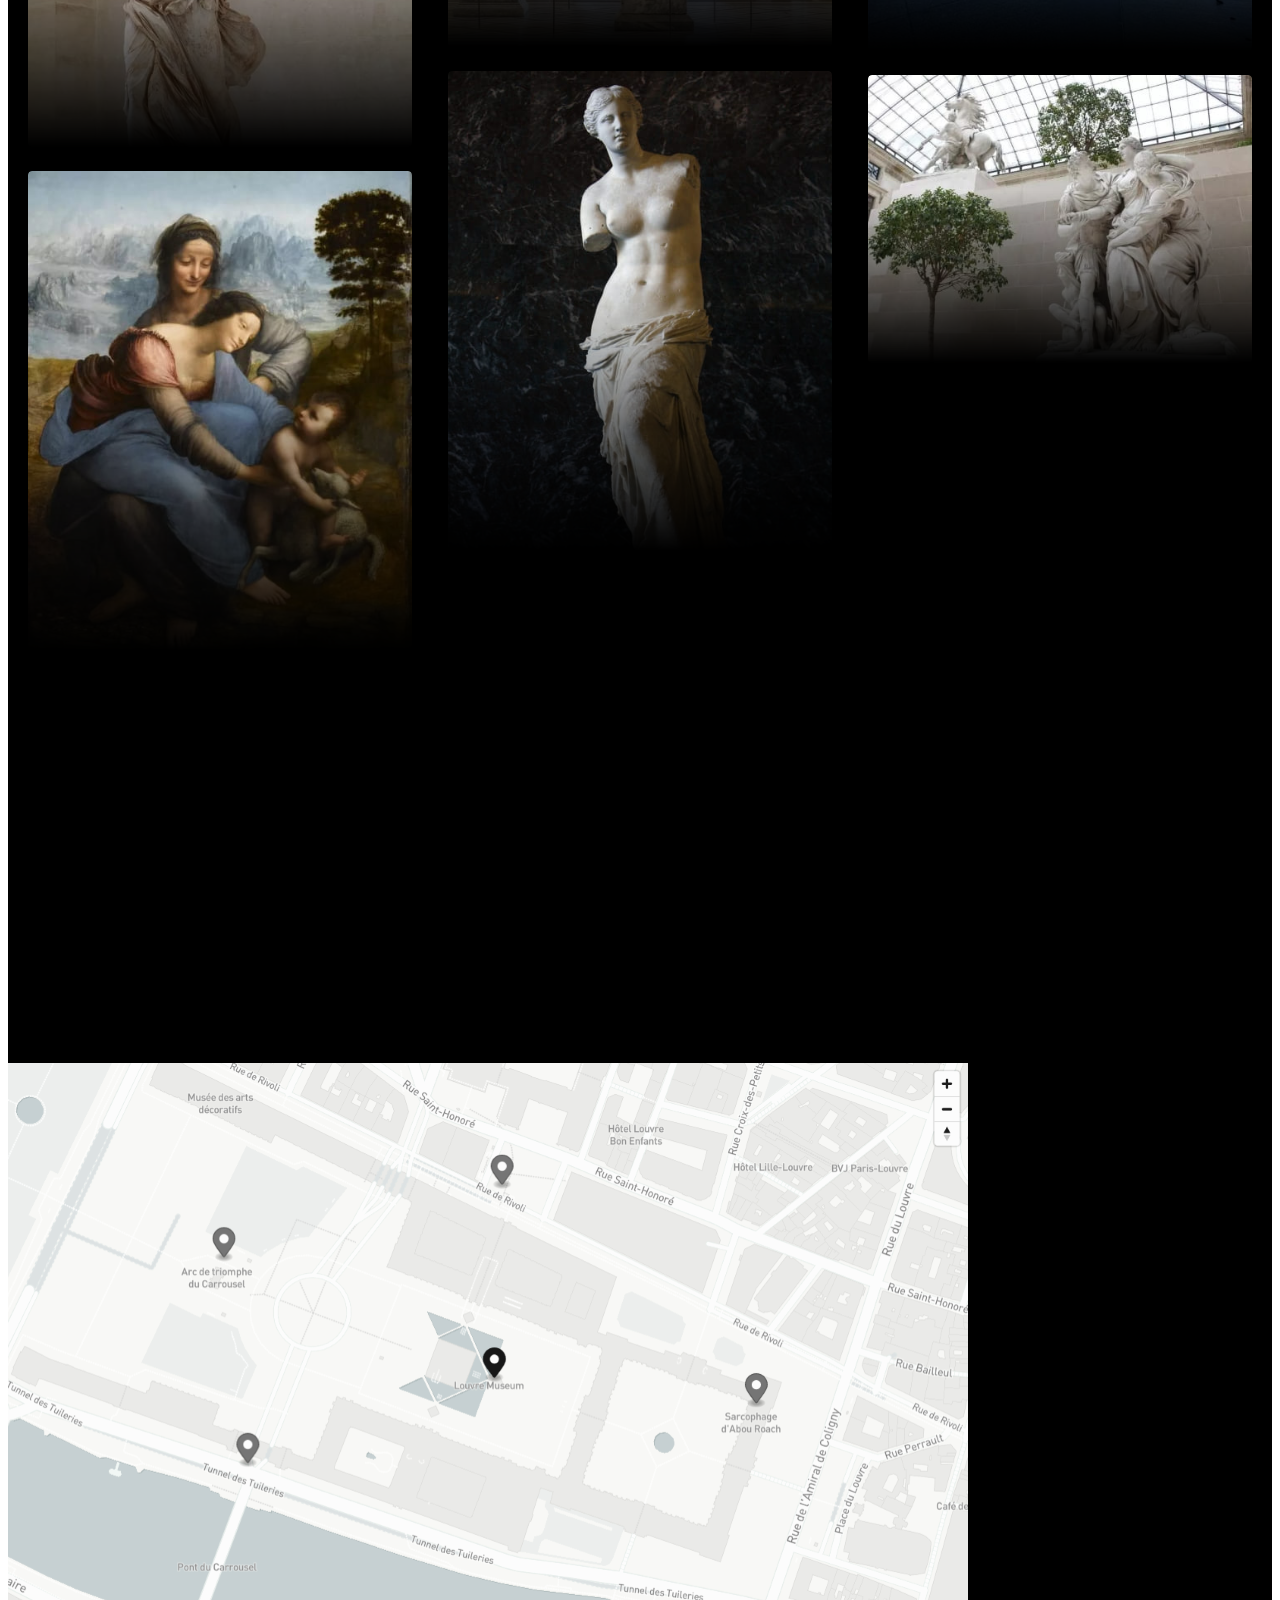
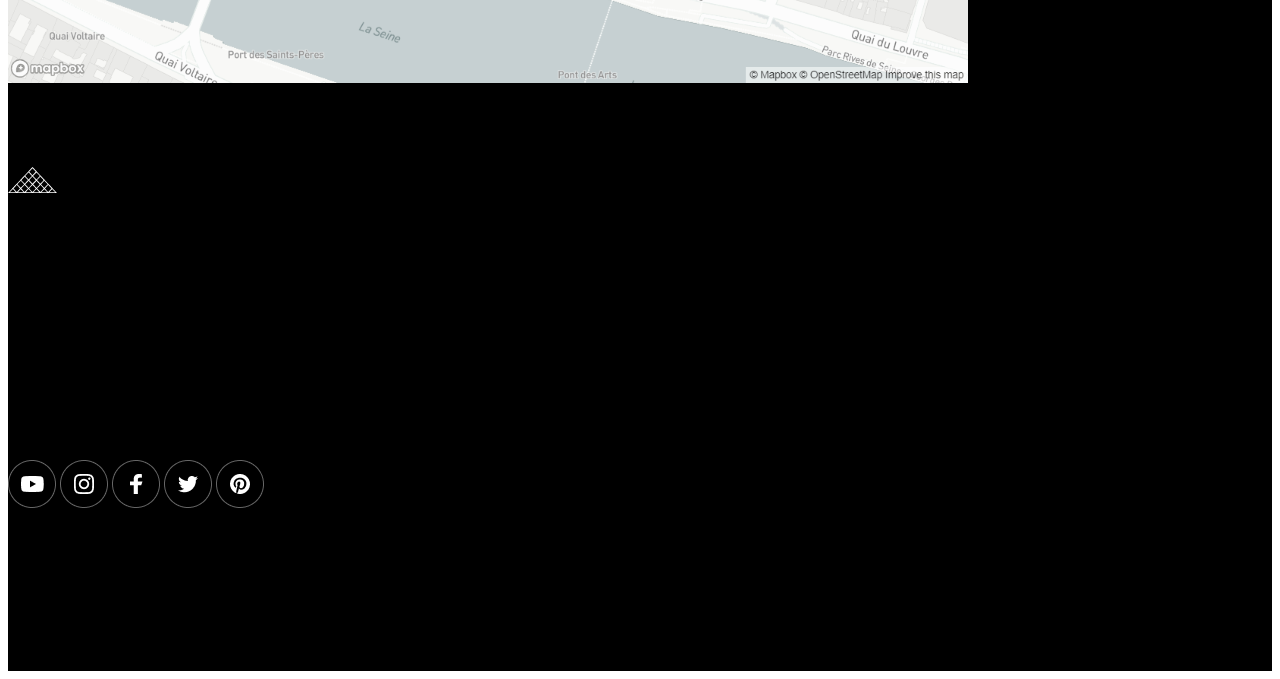
==== commit 35e57332: "section 'Art-gallery' is ready, but need fix" ====
--- a/index.html
+++ b/index.html
@@ -151,20 +151,28 @@
             <div></div>
         </section>
         <section class="Art-gallery">
-            <div>
+            <div class="Art-contaier">
                 <h1>ART GALLERY</h1>
-                <img src="" alt="">
-                <img src="" alt="">
-                <img src="" alt="">
-                <img src="" alt="">
-                <img src="" alt="">
-                <img src="" alt="">
-                <img src="" alt="">
-                <img src="" alt="">
-                <img src="" alt="">
-                <img src="" alt="">
-                <img src="" alt="">
-                <img src="" alt="">
+                <div class="gallery-grid">
+                    <div class="gallery-column left-column">
+                        <img src="art/galery2.jpg" alt="">
+                        <img src="art/galery9.jpg" alt="">
+                        <img src="art/galery4.jpg" alt="">
+                        <img src="art/galery6.jpg" alt="">
+                    </div>
+                    <div class="gallery-column middle-column">
+                        <img src="art/galery1.jpg" alt="">
+                        <img src="art/galery8.jpg" alt="">
+                        <img src="art/galery3.jpg" alt="">
+                        <img src="art/galery5.jpg" alt="">
+                    </div>
+                    <div class="gallery-column right-column">
+                        <img src="art/galery7.jpg" alt="">
+                        <img src="art/galery10.jpg" alt="">
+                        <img src="art/galery15.jpg" alt="">
+                        <img src="art/galery12.jpg" alt="">
+                    </div>
+                </div>
             </div>
         </section>
         <section class="Buy-tickets">
--- a/style.css
+++ b/style.css
@@ -311,7 +311,7 @@
 #explore {
     position: absolute;
     top: 0;
-    left: 340px; 
+    left: 340px;
     width: 39px;
     height: 700px;
     z-index: 3;
@@ -339,6 +339,67 @@
 .Picture-explore span {
     color: #9d8665;
 }
+
+.Art-gallery h1 {
+    color: #ffffff;
+    font-family: 'Forum';
+    font-weight: 400;
+    font-size: 80px;
+    line-height: 90px;
+    letter-spacing: 5px;
+    text-transform: uppercase;
+    text-align: left; 
+    margin-bottom: 100px;
+    margin-left: 20px;
+}
+
+.Art-contaier {
+    max-width: 1400px;
+    margin: 0 auto;
+    padding: 20px;
+}
+
+.gallery-grid {
+    display: flex;
+    justify-content: center;
+    gap: 36px; 
+}
+
+.gallery-column {
+    display: flex;
+    flex-direction: column;
+    gap: 24px; 
+    width: 100%;
+    max-width: 400px;
+}
+
+.middle-column {
+    margin-top: -50px; 
+}
+
+.left-column,
+.right-column {
+    margin-top: 50px; 
+}
+
+.gallery-column img {
+    width: 100%;
+    height: auto;
+    display: block;
+    position: relative;
+    border-radius: 4px;
+    
+    mask-image: linear-gradient(
+        to bottom,
+        rgba(0, 0, 0, 1) 40%,
+        rgba(0, 0, 0, 0) 100%
+    );
+    -webkit-mask-image: linear-gradient(
+        to bottom,
+        rgba(0, 0, 0, 1) 40%,
+        rgba(0, 0, 0, 0) 100%
+    );
+}
 /* max-width: 1440px;
     width: 100%;
     margin: 0 auto; */
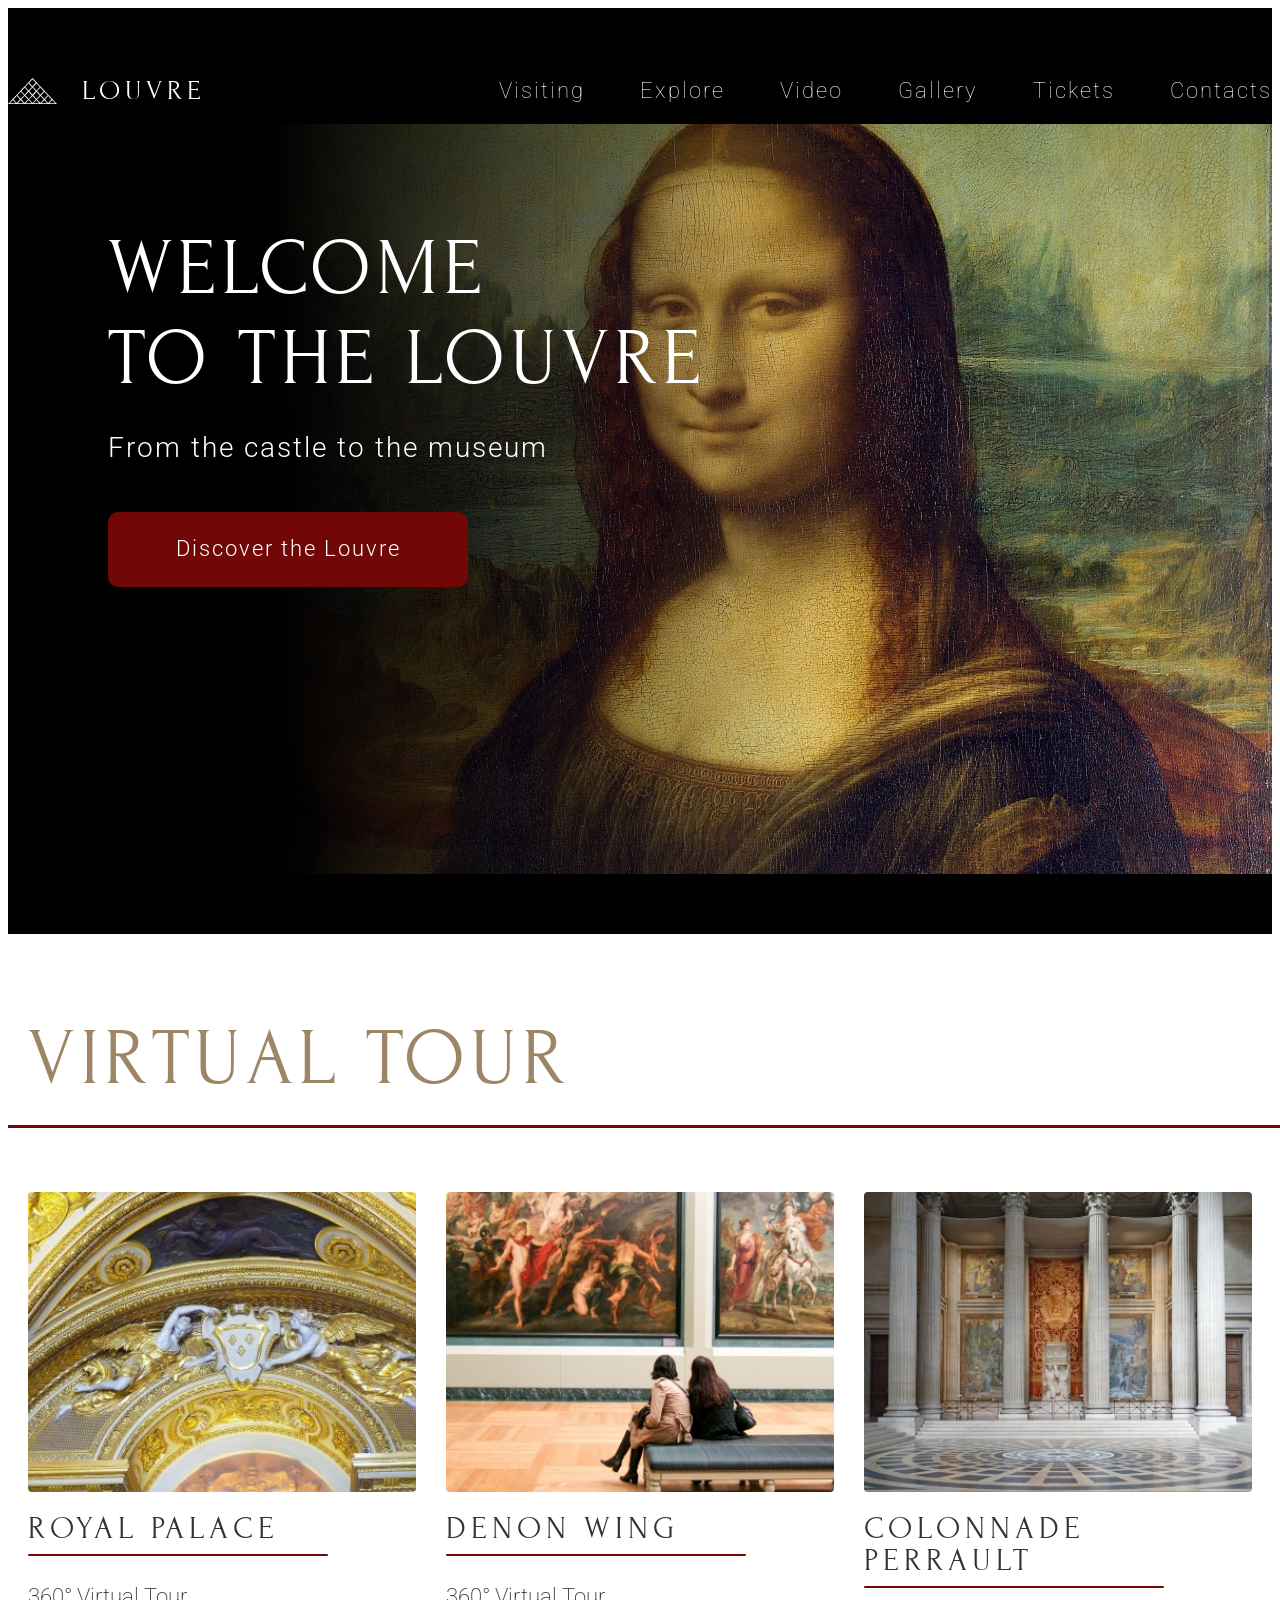
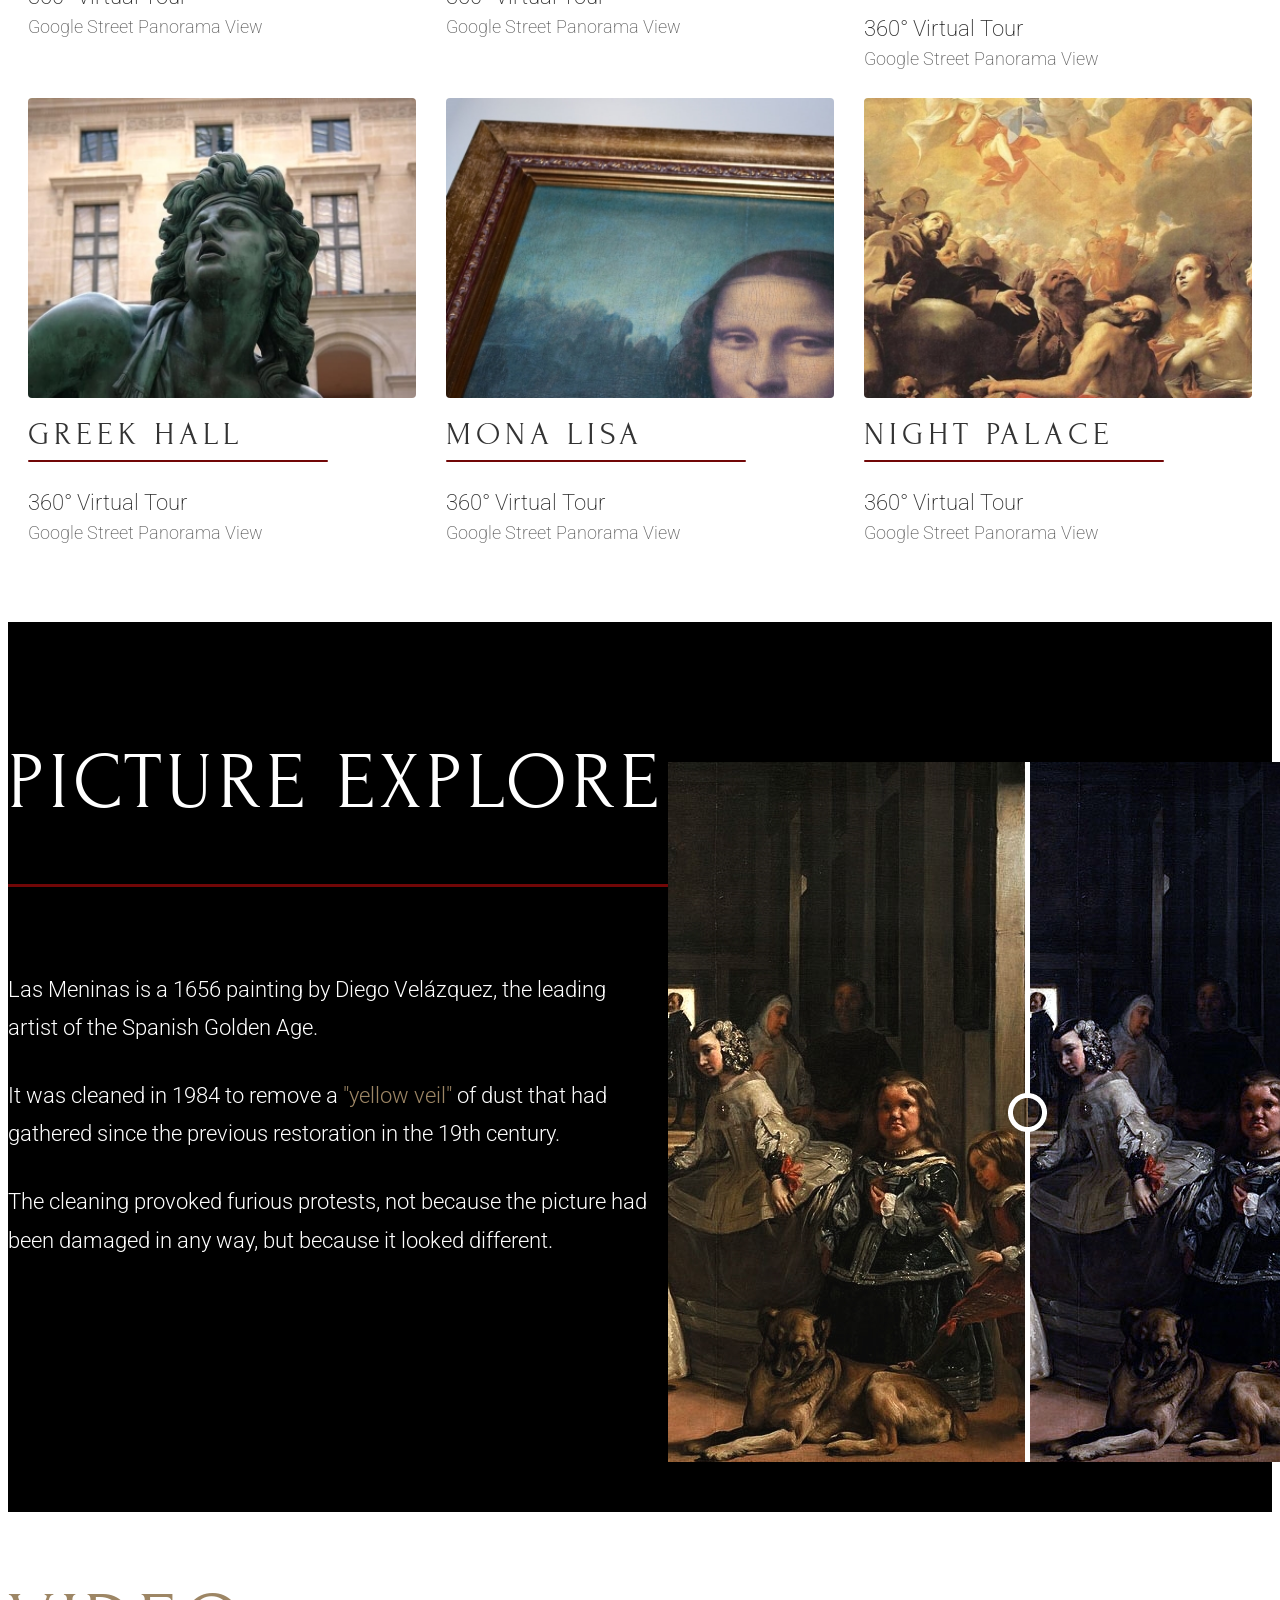
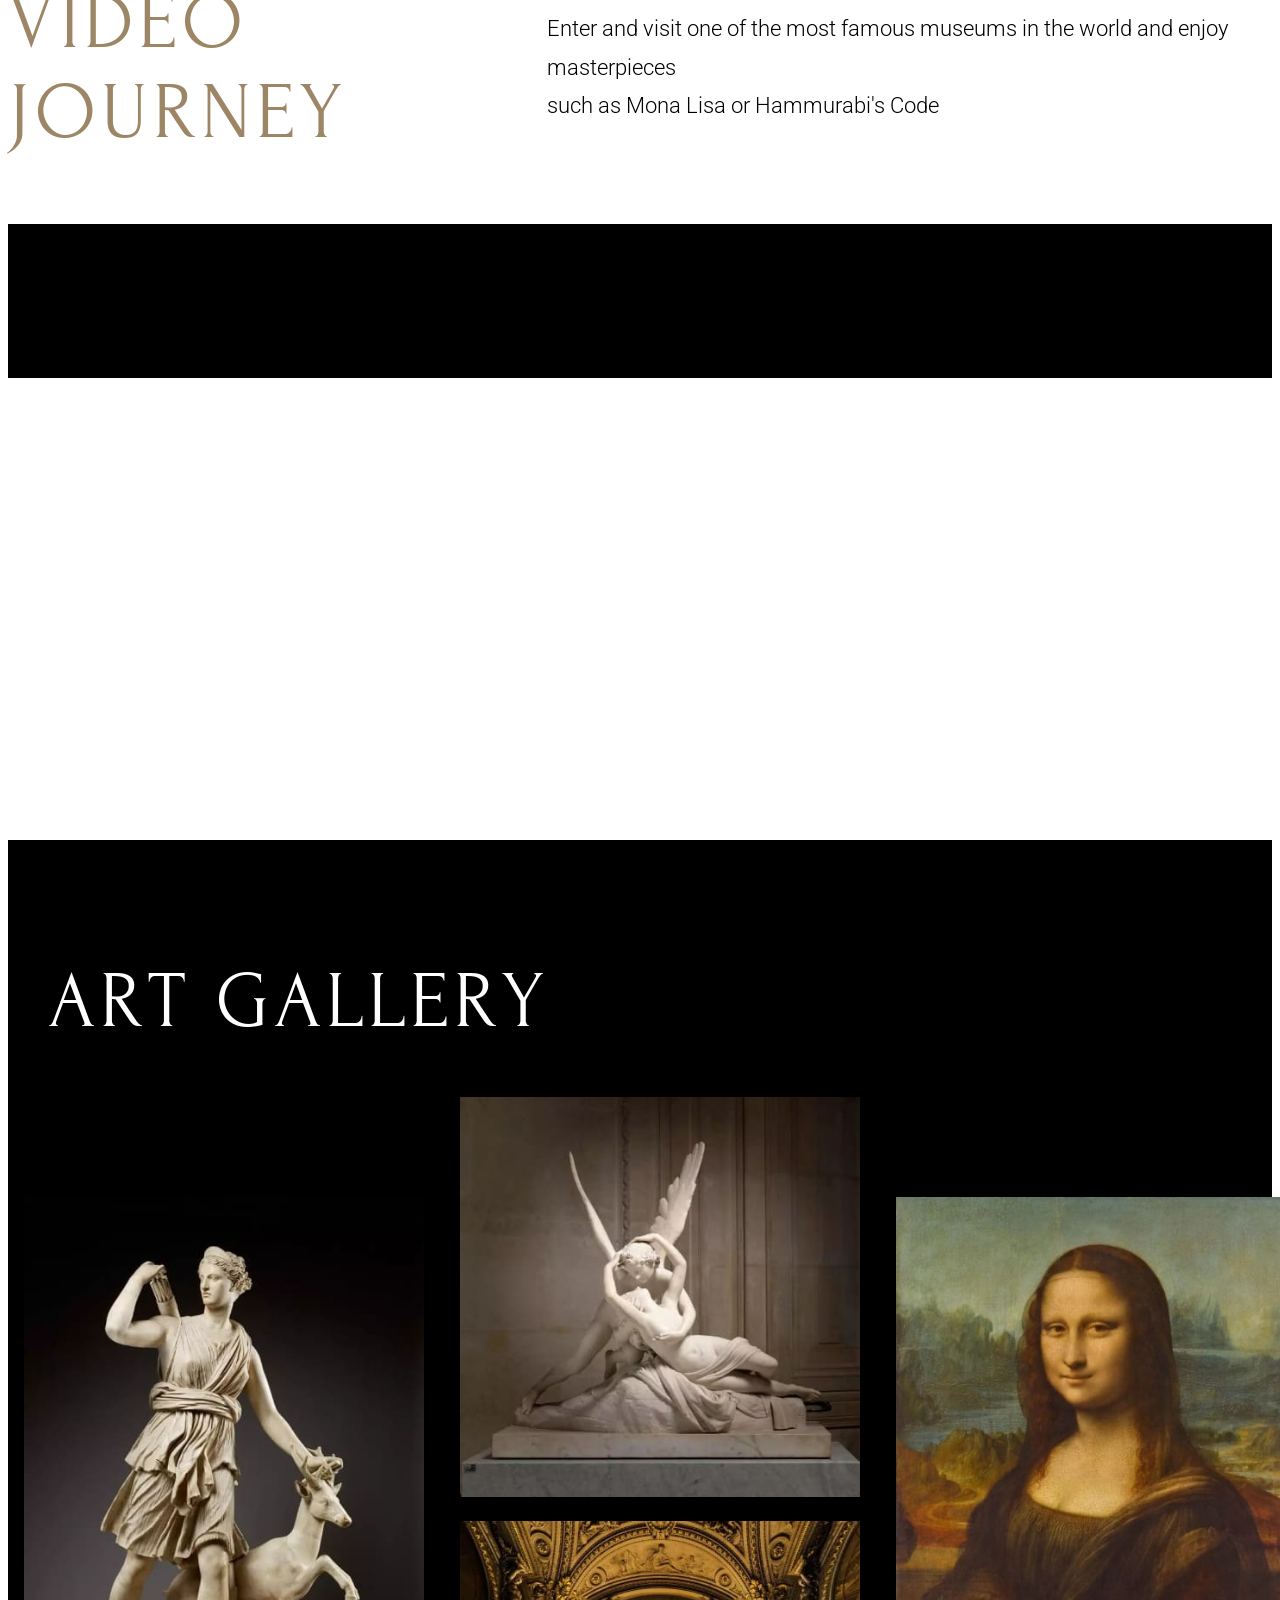
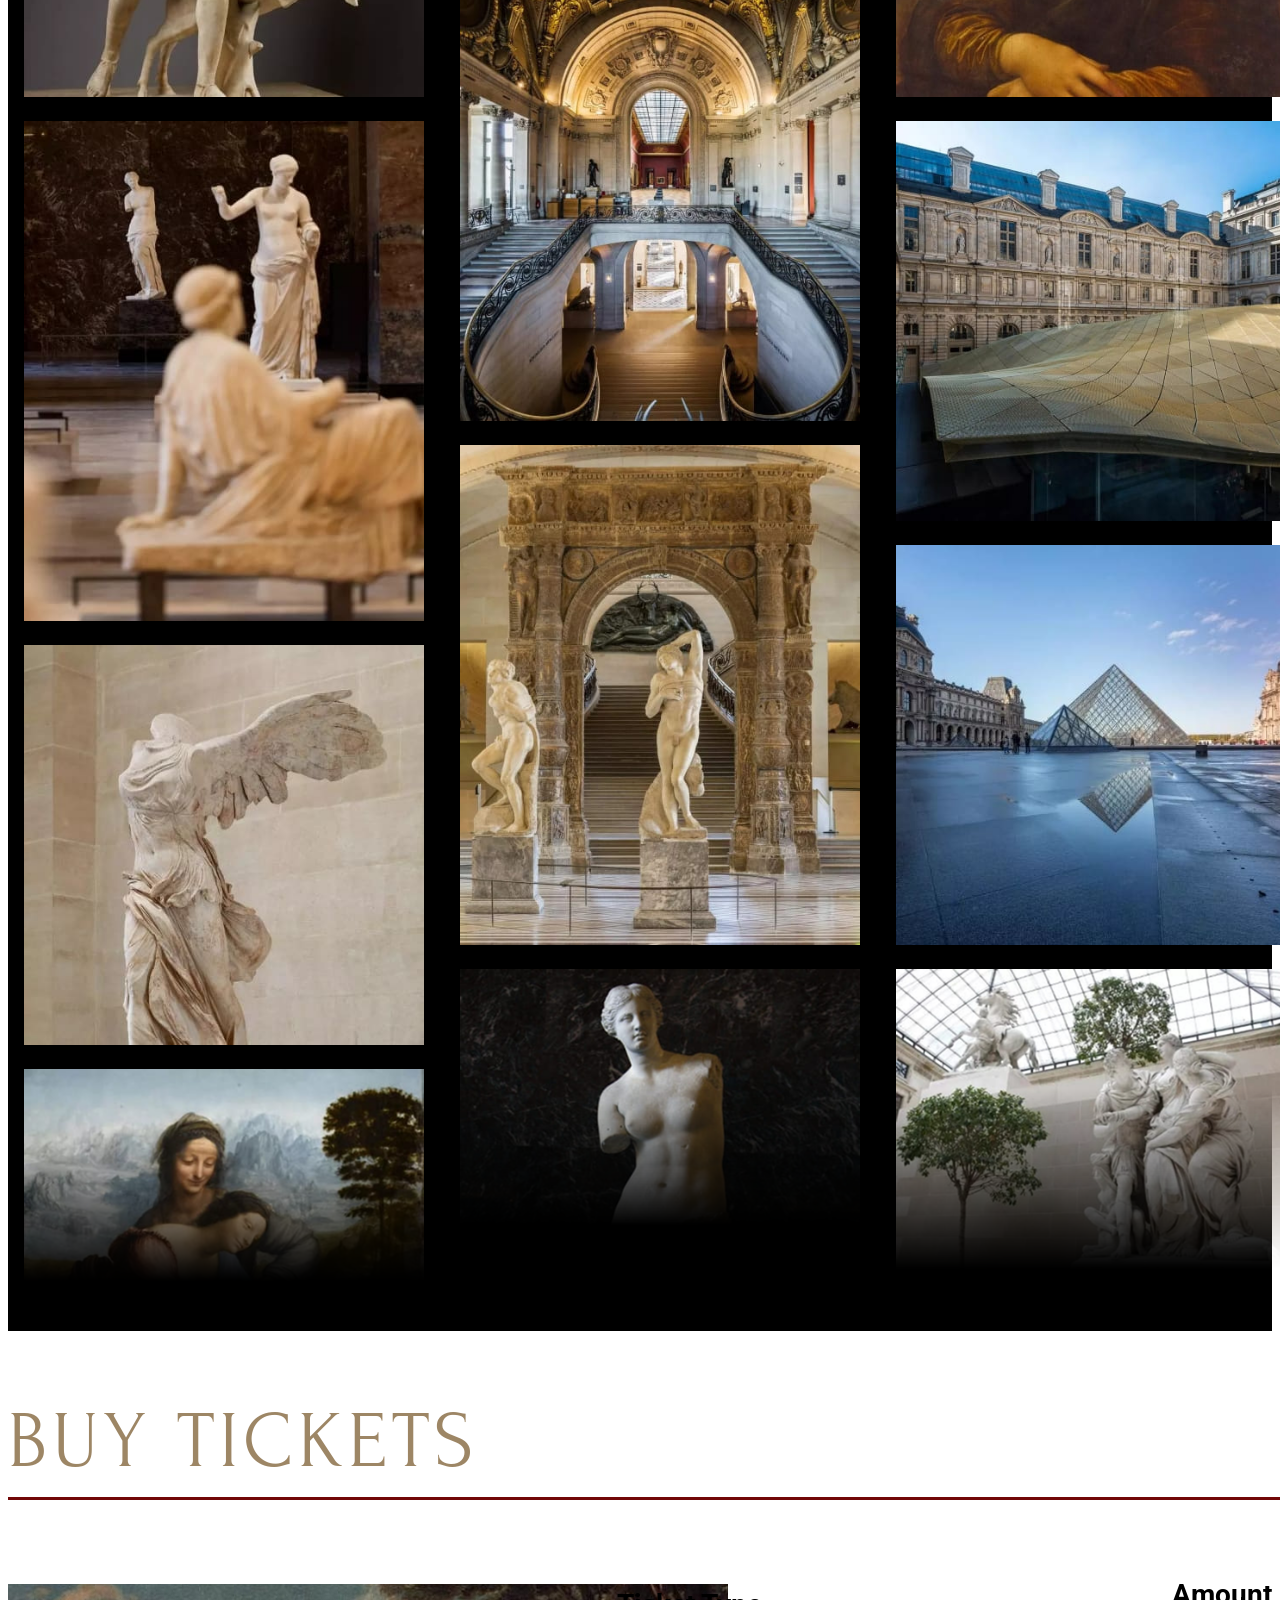
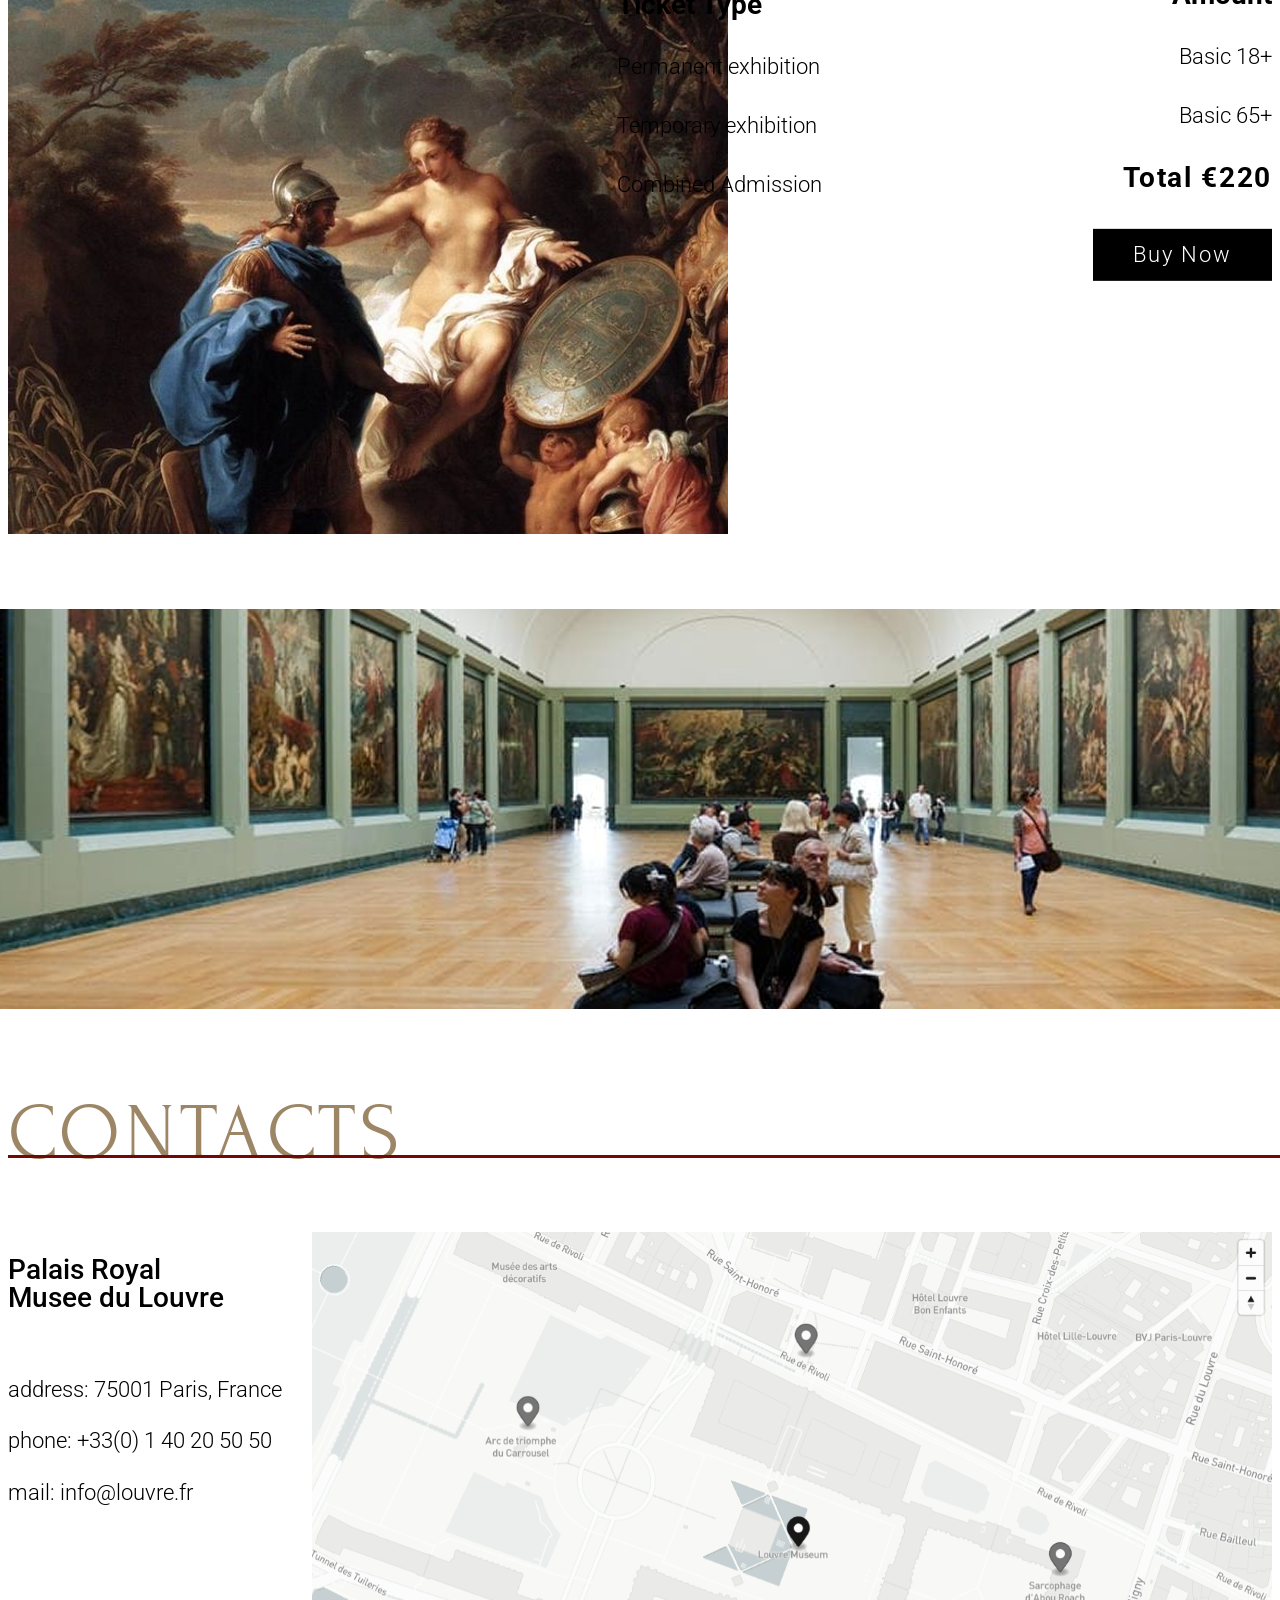
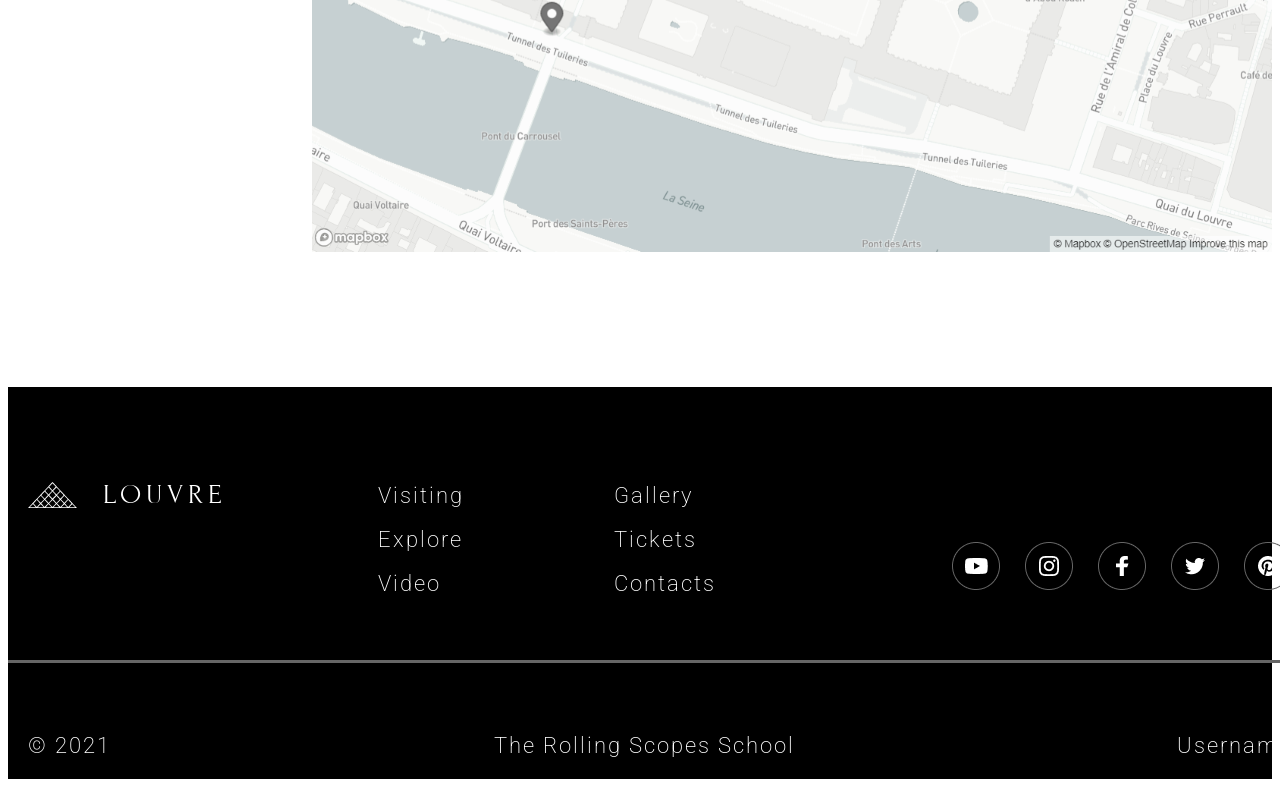
==== commit f0463ac1: "осталась секция видео" ====
--- a/index.html
+++ b/index.html
@@ -1,4 +1,4 @@
-<!DOCTYPE html>
+<!doctype html>
 <html lang="en">
 
 <head>
@@ -8,11 +8,11 @@
     <title>Document</title>
 </head>
 
-<div class="Backround">
-    <header>
+<header>
+    <div class="header-container">
         <div class="header-logo">
             <h1>LOUVRE</h1>
-            <img src="images/Vector.png" style="width: 49px; height: 26px;" alt="">
+            <img src="images/Vector.png" alt="Louvre icon" />
         </div>
         <div class="header-nav">
             <h2>Visiting</h2>
@@ -22,212 +22,254 @@
             <h2>Tickets</h2>
             <h2>Contacts</h2>
         </div>
-    </header>
-
-    <main>
-        <section class="Welcome">
-            <div class="Welcome-frame1">
-                <h1>Welcome <br> to the Louvre</h1>
-                <h4>From the castle to the museum</h4>
-                <button>
-                    <a
-                        href="https://www.google.com/maps/@48.8618159,2.3366818,3a,75y,81.55h,73.4t/data=!3m7!1e1!3m5!1sAF1QipOVxZQuSy3Bx9T_HpH_7FtBHDTXvI6SF-A10ocT!2e10!3e12!7i5472!8i2736">
-                        Discover the Louvre</a>
-                </button>
-            </div>
-            <div class="Welcome-frame2">
-                <div></div>
-                <img id="welcome-img" src="images/mono-lisa.jpg" style="margin-left: -155px;" alt="" />
-            </div>
-        </section>
-
-        <section class="virtual-tour">
-            <div class="virtual-tour-header">
-                <h1>VIRTUAL TOUR</h1>
-                <img src="images/Rectangle.png" style="width: 1440px; height: 3px; margin-left: -20px;" alt="">
-            </div>
-            <div class="photo-grid">
-                <div class="photo-card">
-                    <img src="images/royal.jpg" alt="Royal Palace">
-                    <div class="card-content">
-                        <h2>ROYAL PALACE</h2>
-                        <img src="images/Rectangle.png" style="width: 300px; height: 2px;" alt="">
-                        <h3>360° Virtual Tour</h3>
-                        <h4>Google Street Panorama View</h4>
+    </div>
+</header>
+
+<main>
+    <section class="Welcome">
+    <div class="welcome-container">
+        <div class="Welcome-content">
+            <h1>
+                Welcome <br />
+                to the Louvre
+            </h1>
+            <h4>From the castle to the museum</h4>
+            <button>
+                <a href="https://www.google.com/maps/@48.8618159,2.3366818,3a,75y,81.55h,73.4t/data=!3m7!1e1!3m5!1sAF1QipOVxZQuSy3Bx9T_HpH_7FtBHDTXvI6SF-A10ocT!2e10!3e12!7i5472!8i2736">
+                    Discover the Louvre
+                </a>
+            </button>
+        </div>
+        <div class="Welcome-image">
+            <img id="welcome-img" src="images/mono-lisa.jpg" style="width: 1000px; height: 750px;" alt="Mona Lisa" class="welcome-img" />
+        </div>
+    </div>
+    </section>
+    <section class="virtual-tour">
+        <div class="virtual-tour-header">
+            <h1>VIRTUAL TOUR</h1>
+            <img src="images/Rectangle.png" style="width: 1440px; height: 3px; margin-left: -20px" alt="" />
+        </div>
+        <div class="photo-grid">
+            <div class="photo-card">
+                <img src="images/royal.jpg" alt="Royal Palace" />
+                <div class="card-content">
+                    <h2>ROYAL PALACE</h2>
+                    <img src="images/Rectangle.png" style="width: 300px; height: 2px" alt="" />
+                    <h3>360° Virtual Tour</h3>
+                    <h4>Google Street Panorama View</h4>
+                </div>
+            </div>
+            <div class="photo-card">
+                <img src="images/denon.jpg" alt="Denon Wing" />
+                <div class="card-content">
+                    <h2>DENON WING</h2>
+                    <img src="images/Rectangle.png" style="width: 300px; height: 2px" alt="" />
+                    <h3>360° Virtual Tour</h3>
+                    <h4>Google Street Panorama View</h4>
+                </div>
+            </div>
+            <div class="photo-card">
+                <img src="images/colonnade.jpg" alt="Colonnade Perrault" />
+                <div class="card-content">
+                    <h2>COLONNADE PERRAULT</h2>
+                    <img src="images/Rectangle.png" style="width: 300px; height: 2px" alt="" />
+                    <h3>360° Virtual Tour</h3>
+                    <h4>Google Street Panorama View</h4>
+                </div>
+            </div>
+            <div class="photo-card">
+                <img src="images/geek.jpg" alt="Greek Hall" />
+                <div class="card-content">
+                    <h2>GREEK HALL</h2>
+                    <img src="images/Rectangle.png" style="width: 300px; height: 2px" alt="" />
+                    <h3>360° Virtual Tour</h3>
+                    <h4>Google Street Panorama View</h4>
+                </div>
+            </div>
+            <div class="photo-card">
+                <img src="images/lisa.jpg" alt="Mona Lisa" />
+                <div class="card-content">
+                    <h2>MONA LISA</h2>
+                    <img src="images/Rectangle.png" style="width: 300px; height: 2px" alt="" />
+                    <h3>360° Virtual Tour</h3>
+                    <h4>Google Street Panorama View</h4>
+                </div>
+            </div>
+            <div class="photo-card">
+                <img src="images/night.jpg" alt="Night Palace" />
+                <div class="card-content">
+                    <h2>NIGHT PALACE</h2>
+                    <img src="images/Rectangle.png" style="width: 300px; height: 2px" alt="" />
+                    <h3>360° Virtual Tour</h3>
+                    <h4>Google Street Panorama View</h4>
+                </div>
+            </div>
+        </div>
+    </section>
+    <section class="Picture-explore">
+        <div class="container">
+            <div class="text-content">
+                <h1>PICTURE EXPLORE</h1>
+                <img src="images/Rectangle.png" style="
+                width: 660px;
+                height: 3px;
+                color: #710707;
+                margin-bottom: 50px;
+                margin-top: -10px;
+            " alt="" />
+                <h4>
+                    Las Meninas is a 1656 painting by Diego Velázquez, the leading
+                    <br />
+                    artist of the Spanish Golden Age.
+                </h4>
+                <h4>
+                    It was cleaned in 1984 to remove a <span>"yellow veil"</span> of
+                    dust that had <br />
+                    gathered since the previous restoration in the 19th century.
+                </h4>
+                <h4>
+                    The cleaning provoked furious protests, not because the picture had
+                    <br />
+                    been damaged in any way, but because it looked different.
+                </h4>
+            </div>
+            <div class="images-container">
+                <div class="images-wrapper">
+                    <div class="image-left">
+                        <img id="image1" src="images/image1.jpg" alt="" />
                     </div>
-                </div>
-                <div class="photo-card">
-                    <img src="images/denon.jpg" alt="Denon Wing">
-                    <div class="card-content">
-                        <h2>DENON WING</h2>
-                        <img src="images/Rectangle.png" style="width: 300px; height: 2px;" alt="">
-                        <h3>360° Virtual Tour</h3>
-                        <h4>Google Street Panorama View</h4>
+                    <div class="image-right">
+                        <img id="image2" src="images/image2.jpg" alt="" />
                     </div>
-                </div>
-                <div class="photo-card">
-                    <img src="images/colonnade.jpg" alt="Colonnade Perrault">
-                    <div class="card-content">
-                        <h2>COLONNADE PERRAULT</h2>
-                        <img src="images/Rectangle.png" style="width: 300px; height: 2px;" alt="">
-                        <h3>360° Virtual Tour</h3>
-                        <h4>Google Street Panorama View</h4>
-                    </div>
-                </div>
-                <div class="photo-card">
-                    <img src="images/geek.jpg" alt="Greek Hall">
-                    <div class="card-content">
-                        <h2>GREEK HALL</h2>
-                        <img src="images/Rectangle.png" style="width: 300px; height: 2px;" alt="">
-                        <h3>360° Virtual Tour</h3>
-                        <h4>Google Street Panorama View</h4>
-                    </div>
-                </div>
-                <div class="photo-card">
-                    <img src="images/lisa.jpg" alt="Mona Lisa">
-                    <div class="card-content">
-                        <h2>MONA LISA</h2>
-                        <img src="images/Rectangle.png" style="width: 300px; height: 2px;" alt="">
-                        <h3>360° Virtual Tour</h3>
-                        <h4>Google Street Panorama View</h4>
-                    </div>
-                </div>
-                <div class="photo-card">
-                    <img src="images/night.jpg" alt="Night Palace">
-                    <div class="card-content">
-                        <h2>NIGHT PALACE</h2>
-                        <img src="images/Rectangle.png" style="width: 300px; height: 2px;" alt="">
-                        <h3>360° Virtual Tour</h3>
-                        <h4>Google Street Panorama View</h4>
-                    </div>
-                </div>
-            </div>
-        </section>
-        <section class="Picture-explore">
-            <div class="container">
-                <div class="text-content">
-                    <h1>PICTURE EXPLORE</h1>
-                    <img src="images/Rectangle.png"
-                        style="width: 660px; height: 3px; color: #710707; margin-bottom: 50px; margin-top: -10px;"
-                        alt="">
-                    <h4>
-                        Las Meninas is a 1656 painting by Diego Velázquez, the leading <br>
-                        artist of the Spanish Golden Age.
-                    </h4>
-                    <h4>
-                        It was cleaned in 1984 to remove a <span>"yellow veil"</span> of
-                        dust that had <br> gathered since the previous restoration in the 19th
-                        century.
-                    </h4>
-                    <h4>
-                        The cleaning provoked furious protests, not because the picture
-                        had <br> been damaged in any way, but because it looked different.
-                    </h4>
-                </div>
-                <div class="images-container">
-                    <div class="images-wrapper">
-                        <div class="image-left">
-                            <img id="image1" src="images/image1.jpg" alt="" />
-                        </div>
-                        <div class="image-right">
-                            <img id="image2" src="images/image2.jpg" alt="" />
-                        </div>
-                        <img id="explore" src="images/explore slider.png" alt="">
-                    </div>
-                </div>
-            </div>
-        </section>
-        <section class="Video-journey">
-            <div>
-                <h1>VIDEO JOURNEY</h1>
-                <h4>
-                    Enter and visit one of the most famous museums in the world and
-                    enjoy masterpieces such as Mona Lisa or Hammurabi's Code
-                </h4>
-            </div>
-            <div></div>
-            <div></div>
-            <div></div>
-            <div></div>
-        </section>
-        <section class="Art-gallery">
-            <div class="Art-contaier">
-                <h1>ART GALLERY</h1>
-                <div class="gallery-grid">
-                    <div class="gallery-column left-column">
-                        <img src="art/galery2.jpg" alt="">
-                        <img src="art/galery9.jpg" alt="">
-                        <img src="art/galery4.jpg" alt="">
-                        <img src="art/galery6.jpg" alt="">
-                    </div>
-                    <div class="gallery-column middle-column">
-                        <img src="art/galery1.jpg" alt="">
-                        <img src="art/galery8.jpg" alt="">
-                        <img src="art/galery3.jpg" alt="">
-                        <img src="art/galery5.jpg" alt="">
-                    </div>
-                    <div class="gallery-column right-column">
-                        <img src="art/galery7.jpg" alt="">
-                        <img src="art/galery10.jpg" alt="">
-                        <img src="art/galery15.jpg" alt="">
-                        <img src="art/galery12.jpg" alt="">
-                    </div>
-                </div>
-            </div>
-        </section>
-        <section class="Buy-tickets">
-            <h1>BUY TICKETS</h1>
-            Rectangle
-            <div></div>
-            <div></div>
-            <div></div>
-            <img src="" alt="">
-        </section>
-        <img src="images/parallax.jpg" alt="" />
-        <section class="Contacts">
+                    <img id="explore" src="images/explore slider.png" alt="" />
+                </div>
+            </div>
+        </div>
+    </section>
+    <section class="Video-journey">
+        <div class="Video-text">
+            <h1>VIDEO JOURNEY</h1>
+            <h4>
+                Enter and visit one of the most famous museums in the world and enjoy
+                masterpieces <br> such as Mona Lisa or Hammurabi's Code
+            </h4>
+        </div>
+        <div class="videoo"><video src="https://youtu.be/zp1BXPX8jcU"></video></div>
+        <div><video src="https://youtu.be/Vi5D6FKhRmo"></video></div>
+        <div><video src="https://youtu.be/NOhDysLnTvY"></video></div>
+        <div><video src="https://youtu.be/aWmJ5DgyWPI"></video></div>
+    </section>
+    <section class="Art-gallery">
+        <div class="Art-contaier">
+            <h1>ART GALLERY</h1>
+            <div class="gallery-grid">
+                <div class="gallery-column left-column">
+                    <img src="art/galery2.jpg" alt="" />
+                    <img src="art/galery9.jpg" alt="" />
+                    <img src="art/galery4.jpg" alt="" />
+                    <img id="column-img" src="art/galery61.png" alt="" />
+                </div>
+                <div class="gallery-column middle-column">
+                    <img src="art/galery1.jpg" alt="" />
+                    <img src="art/galery8.jpg" alt="" />
+                    <img src="art/galery3.jpg" alt="" />
+                    <img id="column-img" src="art/galery51.png" alt="" />
+                </div>
+                <div class="gallery-column right-column">
+                    <img src="art/galery7.jpg" alt="" />
+                    <img src="art/galery10.jpg" alt="" />
+                    <img src="art/galery15.jpg" alt="" />
+                    <img id="column-img" src="art/galery121.png" alt="" />
+                </div>
+            </div>
+        </div>
+    </section>
+    <section class="Buy-tickets">
+        <h1>BUY TICKETS</h1>
+        <img src="images/Rectangle.png" style="width: 1440px; height: 3px; margin-bottom: 60px;" alt="">
+        <div class="content-container">
+            <img src="images/cartina.jpg" style="width: 720px; height: 550px;" alt="" />
+            <div class="Ticket-Amount-contaier">
+                <div class="Ticket-Type">
+                    <h3>Ticket Type</h3>
+                    <h5>Permanent exhibition</h5>
+                    <h5>Temporary exhibition</h5>
+                    <h5>Combined Admission</h5>
+                </div>
+                <div class="Amount">
+                    <h3>Amount</h3>
+                    <h5>Basic 18+</h5>
+                    <h5>Basic 65+</h5>
+                    <h4>Total €220</h4>
+                    <a id="Buy-Now" href="">Buy Now</a>
+                </div>
+            </div>
+        </div
+    </section>
+    <img src="images/parallax.png" style="width: 1920px; height: 400px; display: block; margin: 0 auto; padding-top: 75px; overflow: hidden; margin-left: -240px;" alt="">
+    <section class="Contacts">
+        <div id="cntcts">
             <h1>CONTACTS</h1>
-            Rectangle
-            <div>
-                <h2>Palais Royal Musee du Louvre</h2>
-                <h4>address: 75001 Paris, France</h4>
-                <h4>phone: +33(0) 1 40 20 50 50</h4>
-                <h4>mail: info@louvre.fr</h4>
-            </div>
-            <img src="images/louvre_map.png" alt="">
-        </section>
-    </main>
-
-    <footer>
+        </div>
+        <img src="images/Rectangle.png" style="width: 1440px; height: 3px" alt="" />
+        <div class="Palais-Royal-container">
+            <div class="Palais-Royal">
+                <h2>
+                    Palais Royal <br />
+                    Musee du Louvre
+                </h2>
+                <div class="Palais-Royal-text-container">
+                    <h4>address: 75001 Paris, France</h4>
+                    <h4>phone: +33(0) 1 40 20 50 50</h4>
+                    <h4>mail: info@louvre.fr</h4>
+                </div>
+            </div>
+            <img src="images/louvre_map.png" alt="" />
+        </div>
+    </section>
+</main>
+
+<footer>
+    <div class="footer-container">
         <div class="Footer-Logo">
+            <img src="images/Vector.png" style="width: 49px; height: 26px" alt="" />
             <h1>LOUVRE</h1>
-            <img src="images/Vector.png" alt="">
         </div>
         <div class="Footer-Navigation">
-            <div>
+            <div class="Navigation-container">
                 <h3>Visiting</h3>
                 <h3>Explore</h3>
                 <h3>Video</h3>
             </div>
-            <div>
+            <div class="Navigation-container-other">
                 <h3>Gallery</h3>
                 <h3>Tickets</h3>
                 <h3>Contacts</h3>
             </div>
         </div>
         <div class="Footer-Social">
-            <img src="images/Youtube.png" alt="https://www.youtube.com/user/louvre">
-            <img src="images/Instagram.png" alt="https://www.instagram.com/museelouvre/">
-            <img src="images/Facebook.png" alt="https://www.facebook.com/museedulouvre">
-            <img src="images/Twitter.png" alt="http://twitter.com/museelouvre">
-            <img src="images/Pinterest.png" alt="https://www.pinterest.fr/museedulouvre/">
-        </div>
-        <div class="Footer-last string">
+            <img src="images/Youtube.png" alt="https://www.youtube.com/user/louvre" />
+            <img src="images/Instagram.png" alt="https://www.instagram.com/museelouvre/" />
+            <img src="images/Facebook.png" alt="https://www.facebook.com/museedulouvre" />
+            <img src="images/Twitter.png" alt="http://twitter.com/museelouvre" />
+            <img src="images/Pinterest.png" alt="https://www.pinterest.fr/museedulouvre/" />
+        </div>
+        <img src="images/Rectangle 24.png" style="
+            width: 1440px;
+            height: 3px;
+            margin-left: -20px;
+            margin-top: 70px;
+            margin-bottom: 50px;
+            display: block;
+            max-width: none;
+        " alt="" />
+        <div class="Footer-last-string">
             <h3>© 2021</h3>
             <h3>The Rolling Scopes School</h3>
             <h3>Username</h3>
         </div>
-        Rectangle 24
-    </footer>
-</div>
+    </div>
+</footer>
 
 </html>
--- a/style.css
+++ b/style.css
@@ -1,32 +1,22 @@
 @import url("https://fonts.googleapis.com/css2?family=Roboto:ital,wght@0,100..900;1,100..900&display=swap");
 @import url("https://fonts.googleapis.com/css2?family=Forum&display=swap");
 
-.Backround {
-    background-color: #000000;
-    max-width: 1920px;
-}
+
 
 header {
     background-color: #000000;
+    width: 100%;
+    padding: 50px 0 0 0;
+}
+
+.header-container {
     max-width: 1440px;
     width: 100%;
     margin: 0 auto;
     display: flex;
     justify-content: space-between;
     align-items: center;
-    padding: 50px 0px 0px 0px;
-}
-
-main {
-    max-width: 1440px;
-    width: 100%;
-    margin: 0 auto;
-}
-
-footer {
-    max-width: 1440px;
-    width: 100%;
-    margin: 0 auto;
+    padding: 0;
 }
 
 header h1 {
@@ -46,6 +36,7 @@
     font-size: 22px;
     line-height: 100%;
     letter-spacing: 2px;
+    margin: 0;
 }
 
 .header-logo {
@@ -55,30 +46,40 @@
     column-gap: 25px;
 }
 
+.header-logo img {
+    width: 49px;
+    height: 26px;
+}
+
 .header-nav {
     display: flex;
     column-gap: 55px;
 }
 
 .Welcome {
-    width: 1440px;
+    background-color: #000000;
+    box-sizing: border-box;
+    padding-bottom: 60px;
     height: 810px;
-    opacity: 1;
-    margin-top: 60px;
-    display: flex;
-    flex-direction: column;
-    flex-wrap: wrap;
-    justify-content: space-around;
-}
-
-.Welcome-frame1 {
+}
+
+.welcome-container {
+    max-width: 1440px;
+    width: 100%;
+    margin: 0 auto;
+    display: flex;
+    position: relative;
+}
+
+.Welcome-content {
     width: 598px;
-    height: 388px;
-    opacity: 1;
-    margin-top: -150px;
-}
-
-.Welcome-frame1 h1 {
+    padding-top: 100px;
+    padding-left: 100px;
+    position: relative;
+    z-index: 10;
+}
+
+.Welcome-content h1 {
     color: #ffffff;
     font-family: "Forum";
     font-weight: 400;
@@ -86,47 +87,66 @@
     line-height: 90px;
     letter-spacing: 5px;
     text-transform: uppercase;
-}
-
-.Welcome-frame1 h4 {
+    margin: 0 0 30px 0;
+}
+
+.Welcome-content h4 {
     color: #ffffff;
     font-family: "Roboto";
     font-weight: 300;
     font-size: 28px;
     line-height: 100%;
     letter-spacing: 2px;
-}
-
-.Welcome-frame1 a {
-    font-family: "Roboto";
-    font-weight: 300;
-    font-size: 22px;
-    line-height: 100%;
-    letter-spacing: 2px;
-    text-align: center;
-    vertical-align: middle;
-    color: #ffffff;
-    text-decoration: none;
-}
-
-.Welcome-frame1 button {
+    margin: 0 0 50px 0;
+}
+
+.Welcome-content button {
     background-color: #710707;
     width: 360px;
     height: 75px;
     border-radius: 10px;
-    opacity: 1;
-}
-
-.Welcome-frame2 {
+    border: none;
+    cursor: pointer;
+}
+
+.Welcome-content a {
+    font-family: "Roboto";
+    font-weight: 300;
+    font-size: 22px;
+    line-height: 100%;
+    letter-spacing: 2px;
+    text-align: center;
+    color: #ffffff;
+    text-decoration: none;
+    display: block;
+    padding: 25px 0;
+}
+
+.Welcome-image {
+    position: absolute;
+    top: 0;
+    left: 0;
+    width: 100%;
+    height: 100%;
+    z-index: 1;
+}
+
+.welcome-img {
+    width: auto;
+    height: 100%;
+    display: block;
+    position: absolute;
+    right: 0;
+    top: 0;
 }
 
 #welcome-img {
-    background: linear-gradient(
-        right,
-        #000000 0%,
-        rgba(0, 0, 0, 0.5) 16.19%,
-        rgba(0, 0, 0, 0) 30.73%
-    );
+    mask-image: linear-gradient(to left,
+            rgba(0, 0, 0, 1) 40%,
+            rgba(0, 0, 0, 0) 100%);
+    -webkit-mask-image: linear-gradient(to left,
+            rgba(0, 0, 0, 1) 40%,
+            rgba(0, 0, 0, 0) 100%);
 }
 
 .virtual-tour {
@@ -245,14 +265,19 @@
 }
 
 .Picture-explore {
-    margin-top: 50px;
-    width: 1440px;
+    background-color: #000000;
+    box-sizing: border-box;
+    padding: 50px 0;
 }
 
 .container {
+    max-width: 1440px;
+    width: 100%;
+    margin: 0 auto;
     display: flex;
     justify-content: space-between;
     align-items: flex-start;
+    position: relative;
 }
 
 .text-content {
@@ -340,66 +365,353 @@
     color: #9d8665;
 }
 
-.Art-gallery h1 {
-    color: #ffffff;
+.Video-journey {
+    max-width: 1440px;
+    width: 100%;
+    margin: 0 auto;
+}
+
+.Video-text {
+    display: flex;
+    justify-content: space-between;
+    align-items: center;
+}
+
+.Video-text h1 {
     font-family: 'Forum';
     font-weight: 400;
     font-size: 80px;
     line-height: 90px;
     letter-spacing: 5px;
     text-transform: uppercase;
-    text-align: left; 
+    color: #9D8665;
+}
+
+.Video-text h4 {
+    font-family: 'Roboto';
+    font-weight: 300;
+    font-size: 22px;
+    line-height: 38.5px;
+    letter-spacing: 0%;
+    vertical-align: middle;
+}
+
+.videoo {
+    background-color: #000000;
+}
+
+
+
+
+
+
+
+
+.Art-gallery {
+    background-color: #000000;
+    box-sizing: border-box;
+    padding: 50px 0;
+}
+
+.Art-contaier {
+    max-width: 1440px;
+    width: 100%;
+    margin: 0 auto;
+    padding: 0 20px;
+    position: relative;
+}
+
+.gallery-grid {
+    display: flex;
+    justify-content: center;
+    gap: 36px;
+}
+
+.gallery-column {
+    display: flex;
+    flex-direction: column;
+    gap: 24px;
+    width: 100%;
+    max-width: 400px;
+}
+
+.middle-column {
+    margin-top: -50px;
+}
+
+.left-column,
+.right-column {
+    margin-top: 50px;
+}
+
+#column-img {
+    width: 100%;
+    height: auto;
+    display: block;
+    position: relative;
+
+    mask-image: linear-gradient(to bottom,
+            rgba(0, 0, 0, 1) 40%,
+            rgba(0, 0, 0, 0) 100%);
+    -webkit-mask-image: linear-gradient(to bottom,
+            rgba(0, 0, 0, 1) 40%,
+            rgba(0, 0, 0, 0) 100%);
+}
+
+.Art-gallery h1 {
+    color: #ffffff;
+    font-family: "Forum";
+    font-weight: 400;
+    font-size: 80px;
+    line-height: 90px;
+    letter-spacing: 5px;
+    text-transform: uppercase;
+    text-align: left;
     margin-bottom: 100px;
     margin-left: 20px;
 }
 
-.Art-contaier {
-    max-width: 1400px;
-    margin: 0 auto;
-    padding: 20px;
-}
-
-.gallery-grid {
-    display: flex;
-    justify-content: center;
-    gap: 36px; 
-}
-
-.gallery-column {
-    display: flex;
-    flex-direction: column;
-    gap: 24px; 
-    width: 100%;
-    max-width: 400px;
-}
-
-.middle-column {
-    margin-top: -50px; 
-}
-
-.left-column,
-.right-column {
-    margin-top: 50px; 
-}
-
-.gallery-column img {
-    width: 100%;
-    height: auto;
-    display: block;
-    position: relative;
-    border-radius: 4px;
-    
-    mask-image: linear-gradient(
-        to bottom,
-        rgba(0, 0, 0, 1) 40%,
-        rgba(0, 0, 0, 0) 100%
-    );
-    -webkit-mask-image: linear-gradient(
-        to bottom,
-        rgba(0, 0, 0, 1) 40%,
-        rgba(0, 0, 0, 0) 100%
-    );
-}
+.Buy-tickets {
+    max-width: 1440px;
+    margin: 0 auto;
+    position: relative;
+    padding-bottom: 60px;
+}
+
+.Buy-tickets h1 {
+    color: #9D8665;
+    font-family: 'Forum';
+    font-weight: 400;
+    font-size: 80px;
+    line-height: 90px;
+    letter-spacing: 5px;
+    text-transform: uppercase;
+    margin-bottom: 10px;
+}
+
+.content-container {
+    position: relative;
+    min-height: 550px;
+    margin-top: 20px;
+}
+
+.content-container img {
+    position: absolute;
+    left: 0;
+    bottom: 0;
+}
+
+.Ticket-Amount-contaier {
+    position: absolute;
+    top: 0;
+    right: 0;
+    display: flex;
+    justify-content: flex-end;
+    width: 100%;
+    height: 100%;
+}
+
+.Ticket-Type {
+    position: absolute;
+    top: 50%;
+    right: 450px;
+    transform: translateY(-110%);
+    text-align: left;
+}
+
+.Ticket-Type h3 {
+    font-family: 'Roboto';
+    font-weight: 700;
+    font-size: 28px;
+    line-height: 100%;
+    letter-spacing: 0%;
+}
+
+.Ticket-Type h5 {
+    font-family: 'Roboto';
+    font-weight: 300;
+    font-size: 22px;
+    line-height: 100%;
+    letter-spacing: 0%;
+}
+
+.Amount {
+    transform: translateY(-90%);
+    text-align: right;
+    position: absolute;
+    top: 48%;
+}
+
+.Amount h3 {
+    font-family: 'Roboto';
+    font-weight: 700;
+    font-size: 28px;
+    line-height: 100%;
+    letter-spacing: 0%;
+}
+
+.Amount h4 {
+    font-family: 'Roboto';
+    font-weight: 700;
+    font-size: 28px;
+    line-height: 100%;
+    letter-spacing: 1.65px;
+}
+
+.Amount h5 {
+    font-family: 'Roboto';
+    font-weight: 300;
+    font-size: 22px;
+    line-height: 100%;
+    letter-spacing: 0%;
+}
+
+.button-container {
+    text-align: center;
+    margin-top: 30px;
+}
+
+#Buy-Now {
+    background-color: black;
+    color: white;
+    text-decoration: none;
+    padding: 15px 40px;
+    font-size: 18px;
+    display: inline-block;
+    border: none;
+    cursor: pointer;
+    font-family: 'Roboto';
+    font-weight: 300;
+    font-size: 22px;
+    line-height: 100%;
+    letter-spacing: 2px;
+    text-align: center;
+    vertical-align: middle;
+}
+
+.Contacts {
+    background-color: #ffffff;
+    max-width: 1440px;
+    margin: 0 auto;
+    width: 100%;
+    padding-bottom: 75px;
+}
+
+#cntcts {
+    margin-bottom: -45px;
+}
+
+.Contacts h1 {
+    color: #9d8665;
+    font-family: "Forum";
+    font-weight: 400;
+    font-size: 80px;
+    line-height: 90px;
+    letter-spacing: 5px;
+    text-transform: uppercase;
+}
+
+.Palais-Royal {
+    max-width: 282px;
+}
+
+.Palais-Royal-container {
+    margin-top: 70px;
+    display: flex;
+    justify-content: space-between;
+}
+
+.Palais-Royal-text-container {
+    padding: 15px 0px 0px 0px;
+}
+
+.Palais-Royal h2 {
+    font-family: "Roboto";
+    font-weight: 500;
+    font-size: 28px;
+    line-height: 100%;
+    letter-spacing: 0%;
+}
+
+.Palais-Royal h4 {
+    font-family: "Roboto";
+    font-weight: 300;
+    font-size: 22px;
+    line-height: 100%;
+    letter-spacing: 0%;
+}
+
+footer {
+    background-color: #000000;
+    box-sizing: border-box;
+    padding-top: 75px;
+}
+
+.footer-container {
+    max-width: 1440px;
+    width: 100%;
+    margin: 0 auto;
+    padding: 0 20px;
+    position: relative;
+}
+
+.Footer-Logo {
+    display: flex;
+    align-items: center;
+    column-gap: 26px;
+    margin-bottom: -215px;
+}
+
+.Footer-Logo h1 {
+    color: #ffffff;
+    font-family: "Forum";
+    font-weight: 400;
+    font-size: 28px;
+    line-height: 100%;
+    letter-spacing: 5px;
+    text-transform: uppercase;
+}
+
+.Footer-Navigation {
+    display: flex;
+    margin-left: 350px;
+    margin-bottom: -75px;
+    margin-top: 150px;
+}
+
+.Navigation-container-other {
+    margin-left: 150px;
+}
+
+.Footer-Navigation h3 {
+    color: #ffffff;
+    font-family: "Roboto";
+    font-weight: 200;
+    font-size: 22px;
+    line-height: 100%;
+    letter-spacing: 2px;
+}
+
+.Footer-Social {
+    display: flex;
+    justify-content: flex-end;
+    column-gap: 25px;
+}
+
+.Footer-last-string {
+    display: flex;
+    justify-content: space-between;
+}
+
+.Footer-last-string h3 {
+    color: #ffffff;
+    font-family: "Roboto";
+    font-weight: 200;
+    font-size: 22px;
+    line-height: 22px;
+    letter-spacing: 2px;
+}
+
 /* max-width: 1440px;
     width: 100%;
-    margin: 0 auto; */
+    margin: 0 auto; */
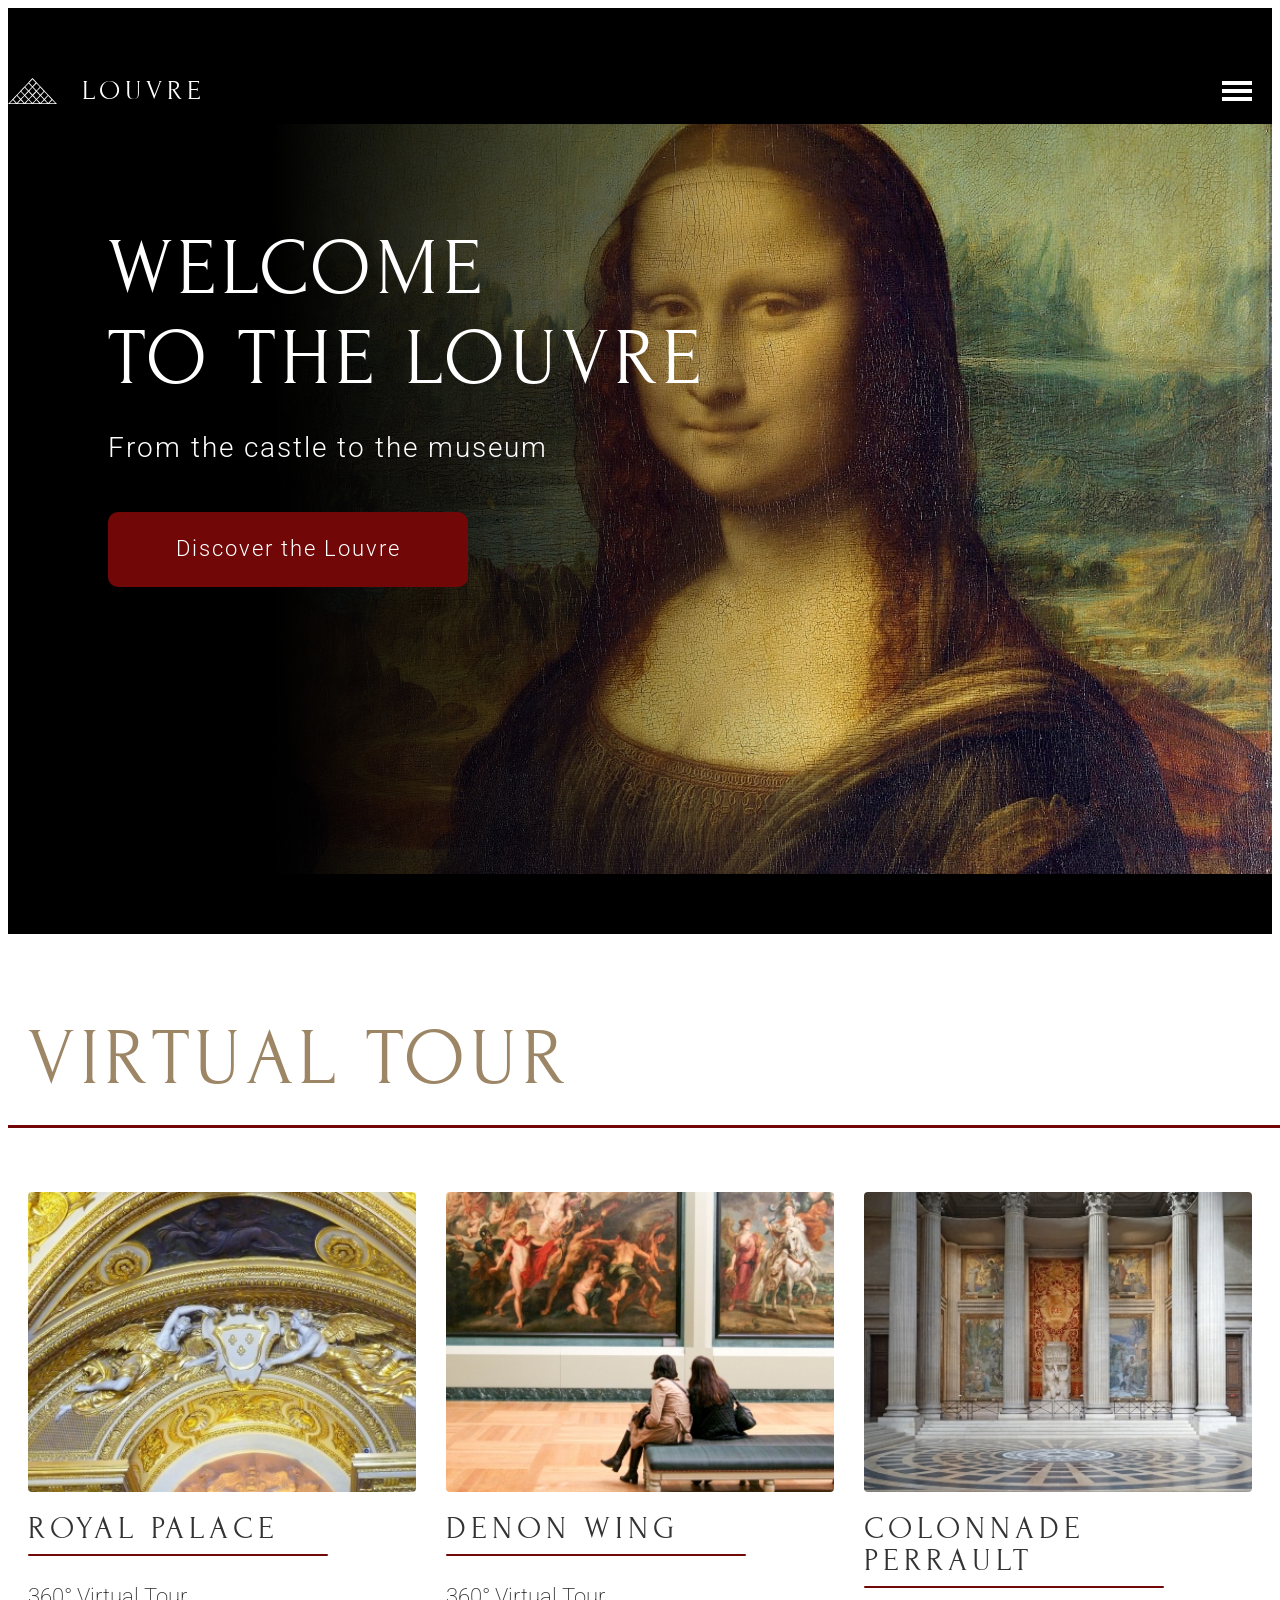
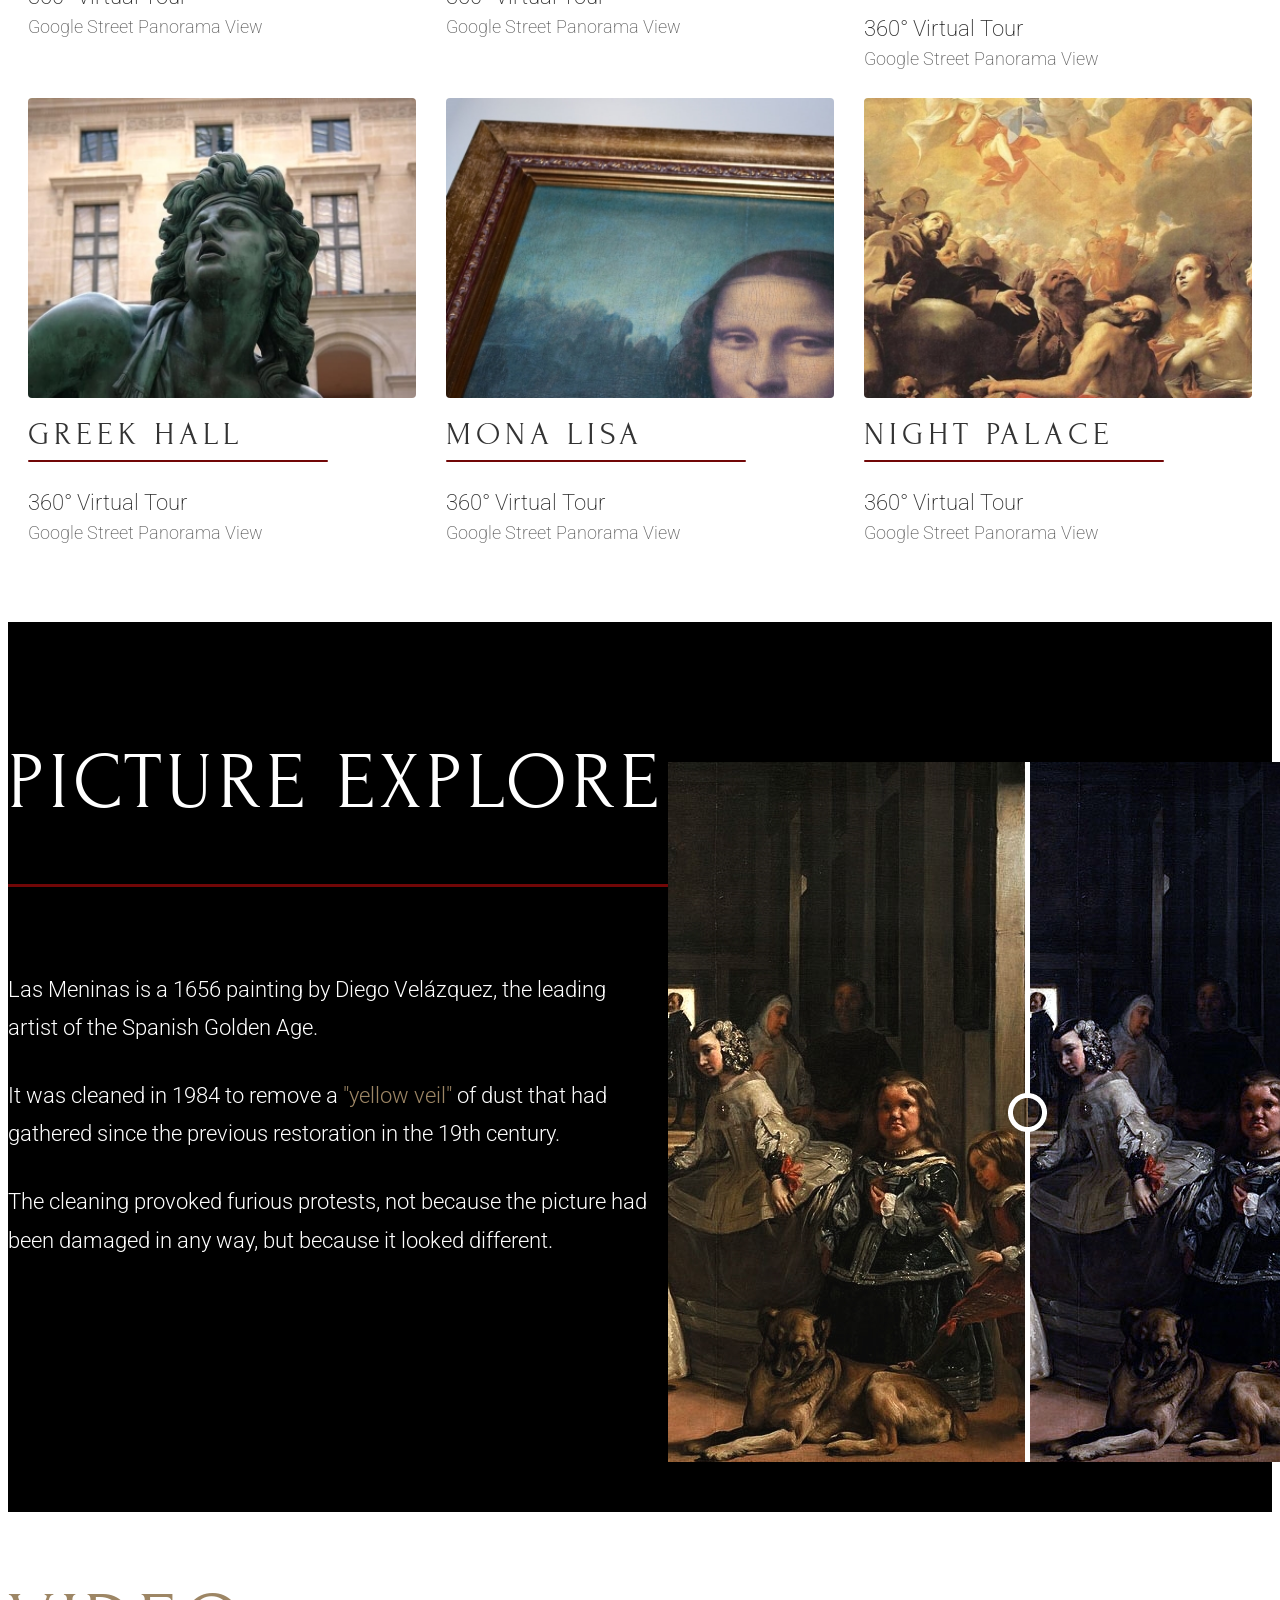
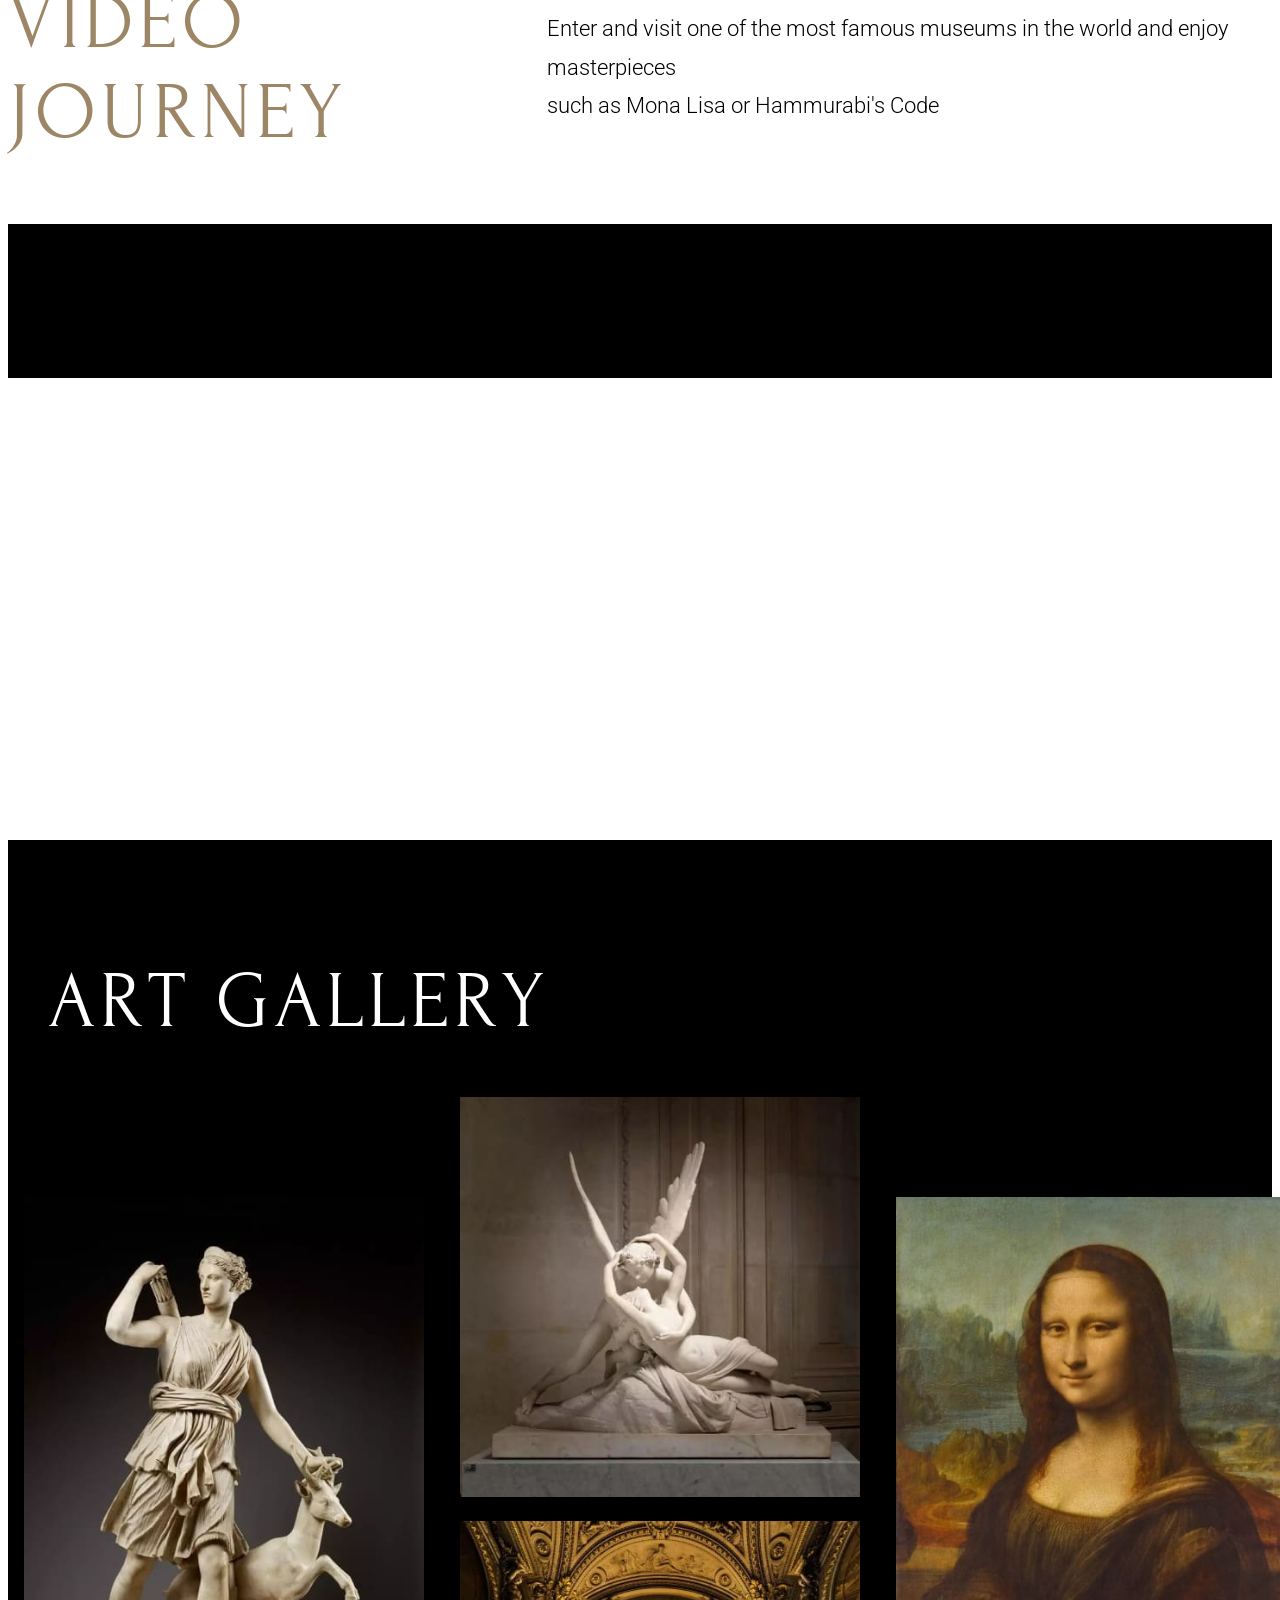
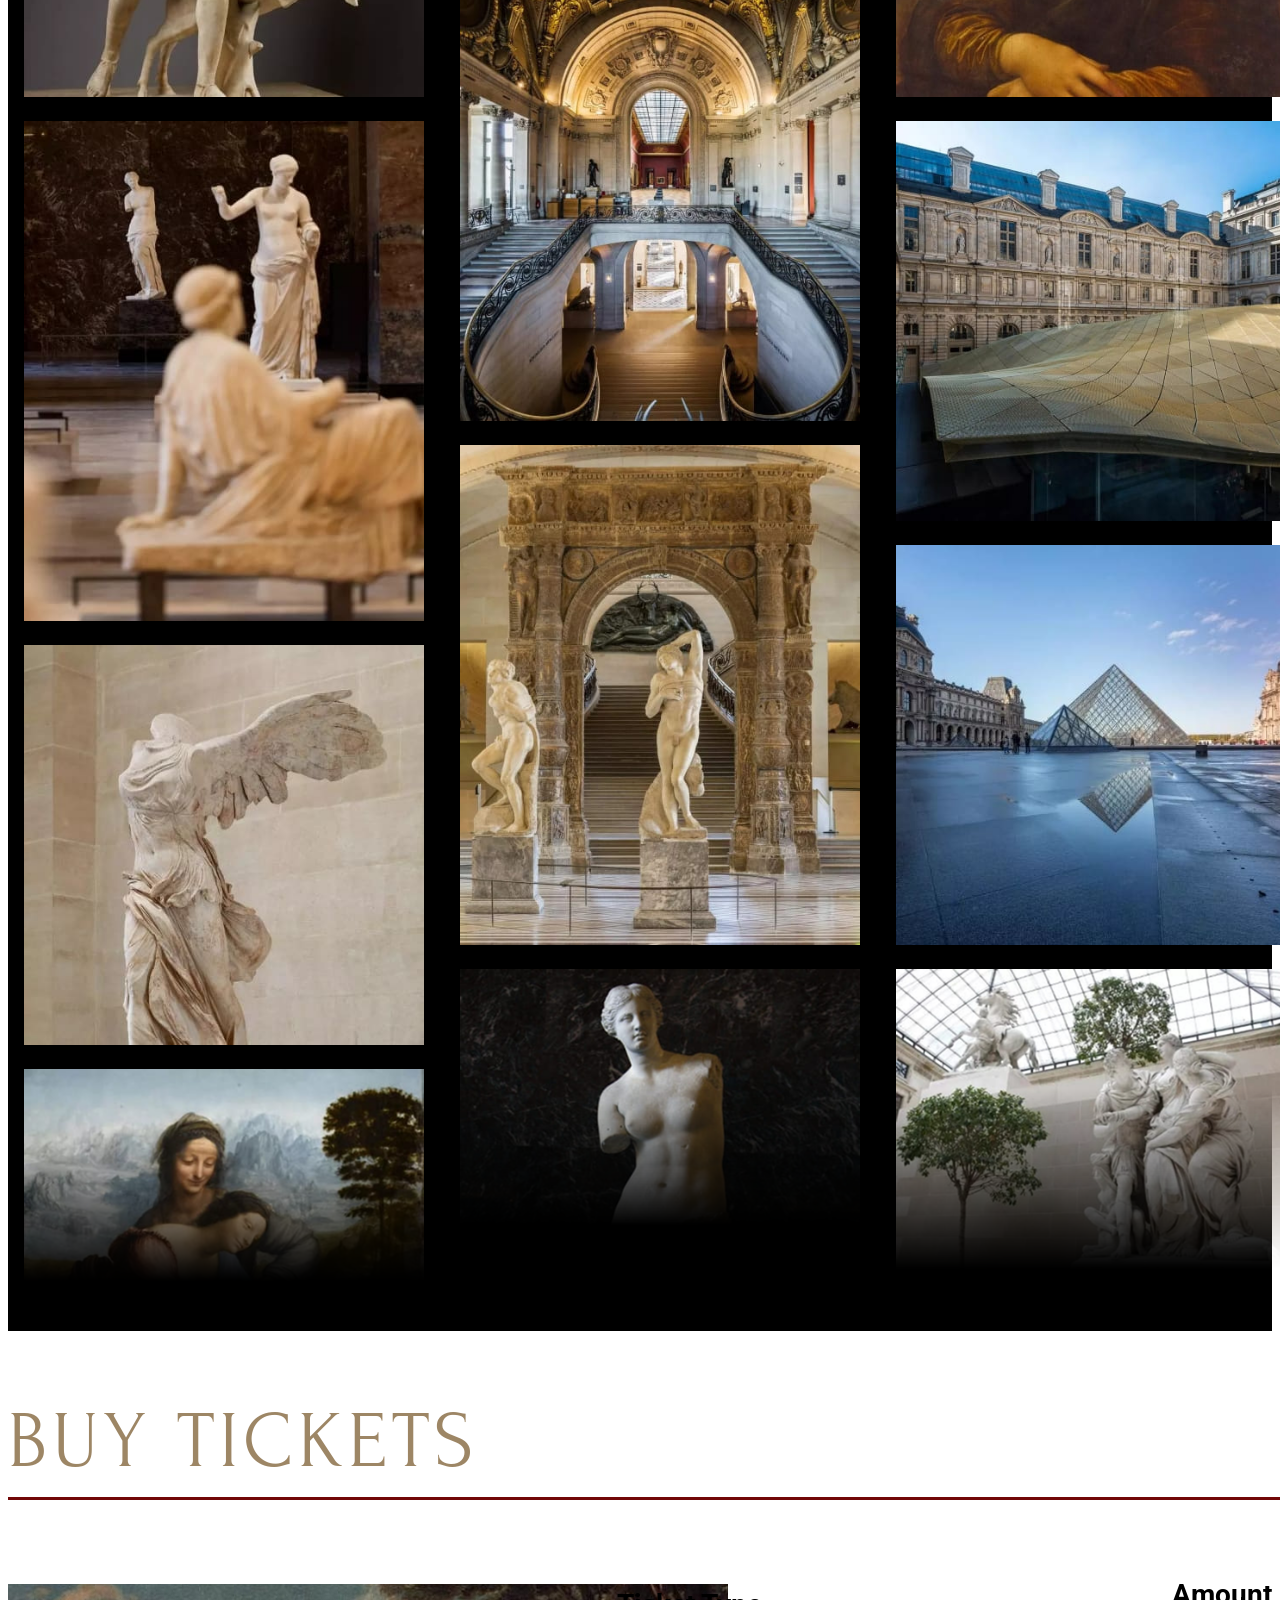
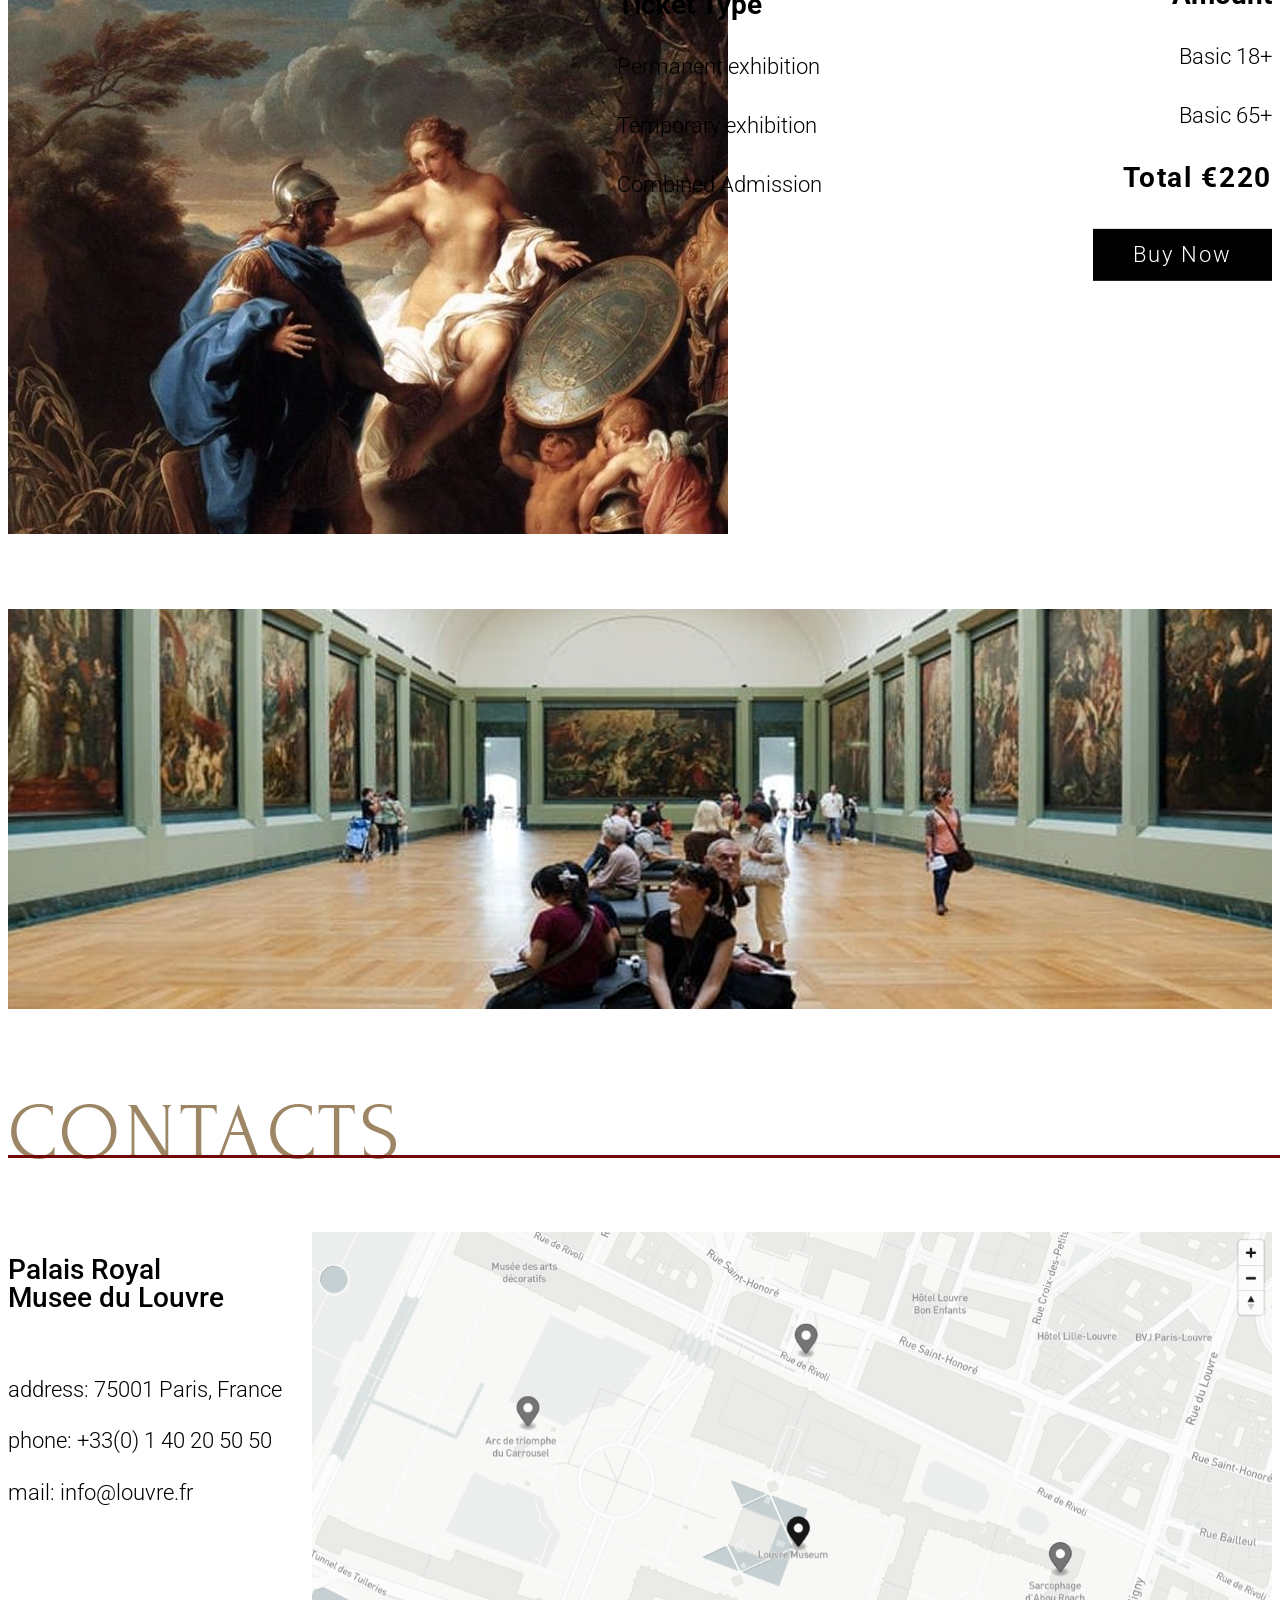
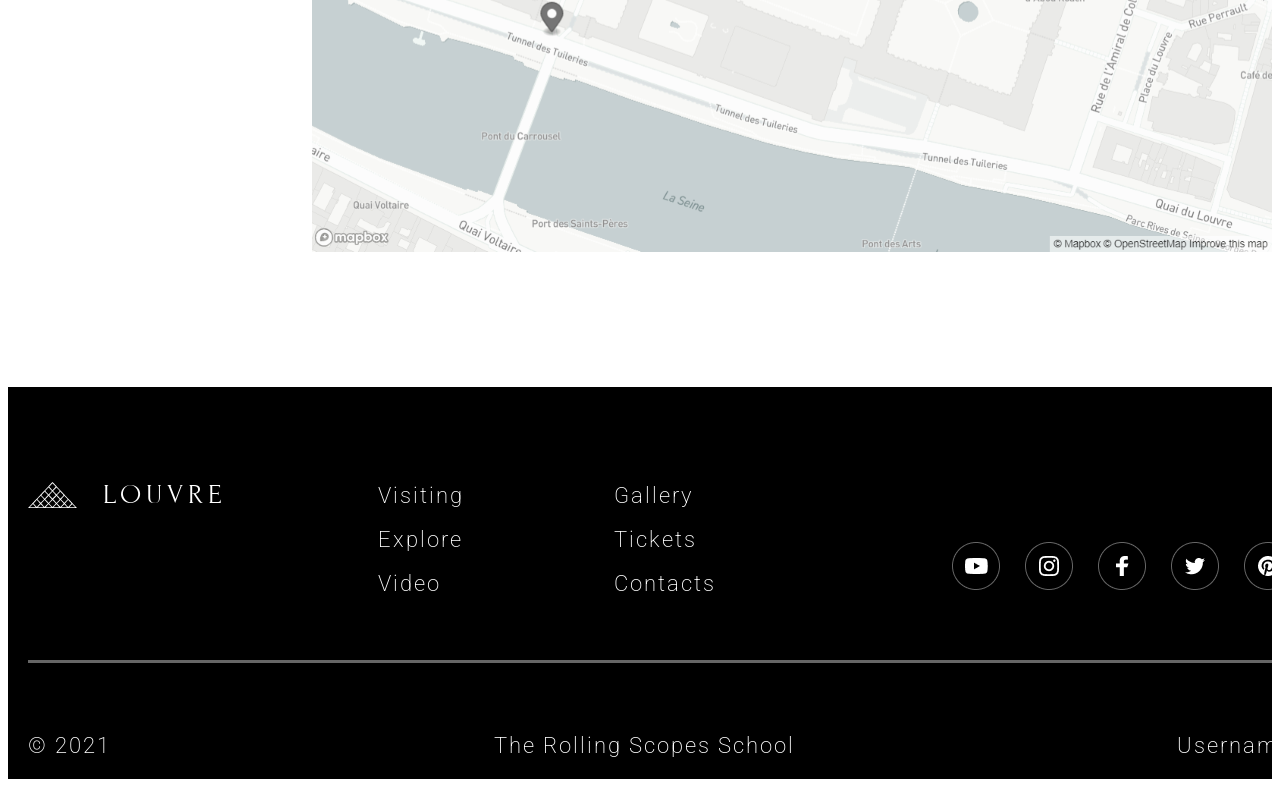
==== commit 09a3e8f9: "попробовал сделать адаптив, получилось криво, но что-то да получилось." ====
--- a/index.html
+++ b/index.html
@@ -207,7 +207,9 @@
             </div>
         </div
     </section>
-    <img src="images/parallax.png" style="width: 1920px; height: 400px; display: block; margin: 0 auto; padding-top: 75px; overflow: hidden; margin-left: -240px;" alt="">
+    <div class="parallax-image-container">
+        <img src="images/parallax.png" alt="" class="parallax-image">
+    </div>
     <section class="Contacts">
         <div id="cntcts">
             <h1>CONTACTS</h1>
@@ -255,15 +257,8 @@
             <img src="images/Twitter.png" alt="http://twitter.com/museelouvre" />
             <img src="images/Pinterest.png" alt="https://www.pinterest.fr/museedulouvre/" />
         </div>
-        <img src="images/Rectangle 24.png" style="
-            width: 1440px;
-            height: 3px;
-            margin-left: -20px;
-            margin-top: 70px;
-            margin-bottom: 50px;
-            display: block;
-            max-width: none;
-        " alt="" />
+        <!-- Заменяем инлайн-стили на класс -->
+        <img src="images/Rectangle 24.png" class="footer-line" alt="" />
         <div class="Footer-last-string">
             <h3>© 2021</h3>
             <h3>The Rolling Scopes School</h3>
--- a/style.css
+++ b/style.css
@@ -54,6 +54,139 @@
 .header-nav {
     display: flex;
     column-gap: 55px;
+}
+
+@media (max-width: 1024px) {
+    .header-container {
+        max-width: 1024px;
+        padding: 0 20px;
+    }
+    
+    .header-nav {
+        display: none;
+    }
+    
+    .header-container::after {
+        content: '';
+        display: block;
+        width: 30px;
+        height: 20px;
+        background: linear-gradient(to bottom, 
+            #fff 0%, #fff 20%, 
+            transparent 20%, transparent 40%, 
+            #fff 40%, #fff 60%, 
+            transparent 60%, transparent 80%, 
+            #fff 80%, #fff 100%);
+        cursor: pointer;
+    }
+    
+    .header-container {
+        position: relative;
+        justify-content: flex-start;
+    }
+    
+    .header-container::after {
+        position: absolute;
+        right: 20px;
+        top: 50%;
+        transform: translateY(-50%);
+    }
+}
+
+@media (max-width: 768px) {
+    .header-container {
+        max-width: 768px;
+        padding: 0 20px;
+    }
+    
+    header {
+        padding: 30px 0 0 0;
+    }
+    
+    header h1 {
+        font-size: 24px;
+        letter-spacing: 3px;
+    }
+    
+    .header-logo img {
+        width: 40px;
+        height: 21px;
+    }
+    
+    .header-logo {
+        column-gap: 15px;
+    }
+    
+    .header-container::after {
+        width: 25px;
+        height: 16px;
+    }
+}
+
+@media (max-width: 420px) {
+    .header-container {
+        max-width: 420px;
+        padding: 0 15px;
+    }
+    
+    header {
+        padding: 20px 0 0 0;
+    }
+    
+    header h1 {
+        font-size: 20px;
+        letter-spacing: 2px;
+    }
+    
+    .header-logo img {
+        width: 32px;
+        height: 17px;
+    }
+    
+    .header-container::after {
+        right: 15px;
+        width: 20px;
+        height: 14px;
+    }
+}
+
+@media (max-width: 1919px) {
+    .header-nav {
+        display: none;
+    }
+    
+    .header-container::after {
+        content: '';
+        display: block;
+        width: 30px;
+        height: 20px;
+        background: linear-gradient(to bottom, 
+            #fff 0%, #fff 20%, 
+            transparent 20%, transparent 40%, 
+            #fff 40%, #fff 60%, 
+            transparent 60%, transparent 80%, 
+            #fff 80%, #fff 100%);
+        cursor: pointer;
+        position: absolute;
+        right: 20px;
+        top: 50%;
+        transform: translateY(-50%);
+    }
+    
+    .header-container {
+        position: relative;
+        justify-content: flex-start;
+    }
+}
+
+@media (min-width: 1920px) {
+    .header-nav {
+        display: flex;
+    }
+    
+    .header-container::after {
+        display: none;
+    }
 }
 
 .Welcome {
@@ -262,6 +395,72 @@
 .virtual-tour-wrapper {
     background-color: #ffffff;
     width: 100%;
+}
+
+@media (max-width: 1024px) {
+    .virtual-tour {
+        max-width: 964px;
+        margin: 0 auto;
+    }
+    
+    .photo-grid {
+        grid-template-columns: repeat(2, 1fr);
+        grid-template-rows: repeat(3, auto);
+    }
+    
+    .virtual-tour {
+        padding: 60px 20px;
+    }
+    
+    .virtual-tour-header {
+        margin-bottom: 40px;
+    }
+}
+
+@media (max-width: 768px) {
+    .photo-grid {
+        grid-template-columns: 1fr;
+        grid-template-rows: repeat(6, auto);
+        gap: 20px;
+    }
+    
+    .virtual-tour h1 {
+        font-size: 60px;
+        line-height: 70px;
+    }
+    
+    .photo-card h2 {
+        font-size: 28px;
+    }
+    
+    .photo-card h3 {
+        font-size: 20px;
+    }
+    
+    .photo-card h4 {
+        font-size: 16px;
+    }
+    
+    .photo-card img {
+        height: 250px;
+    }
+}
+
+@media (max-width: 480px) {
+    .virtual-tour h1 {
+        font-size: 40px;
+        line-height: 50px;
+        letter-spacing: 3px;
+    }
+    
+    .photo-card h2 {
+        font-size: 24px;
+        letter-spacing: 3px;
+    }
+    
+    .virtual-tour {
+        padding: 40px 15px;
+    }
 }
 
 .Picture-explore {
@@ -589,6 +788,68 @@
     vertical-align: middle;
 }
 
+.parallax-image-container {
+    width: 100%;
+    overflow: hidden;
+    position: relative;
+    margin: 0 auto;
+    padding-top: 75px;
+}
+
+.parallax-image {
+    width: 100%;
+    min-width: 1920px;
+    height: 400px;
+    display: block;
+    position: relative;
+    left: 50%;
+    transform: translateX(-50%);
+    object-fit: cover;
+    object-position: center;
+}
+
+@media (min-width: 1920px) {
+    .parallax-image {
+        width: 100%;
+        min-width: 100%;
+    }
+}
+
+@media (max-width: 1024px) {
+    .parallax-image {
+        min-width: 100%;
+        height: 400px;
+        left: 0;
+        transform: none;
+    }
+}
+
+@media (max-width: 768px) {
+    .parallax-image-container {
+        padding-top: 50px;
+    }
+    
+    .parallax-image {
+        min-width: 100%;
+        height: 350px;
+        left: 0;
+        transform: none;
+    }
+}
+
+@media (max-width: 420px) {
+    .parallax-image-container {
+        padding-top: 30px;
+    }
+    
+    .parallax-image {
+        min-width: 100%;
+        height: 250px;
+        left: 0;
+        transform: none;
+    }
+}
+
 .Contacts {
     background-color: #ffffff;
     max-width: 1440px;
@@ -641,10 +902,116 @@
     letter-spacing: 0%;
 }
 
+@media (max-width: 1024px) {
+    .Contacts {
+        max-width: 1024px;
+        padding: 0 20px 60px;
+    }
+    
+    .Contacts h1 {
+        font-size: 70px;
+        line-height: 80px;
+    }
+    
+    .Palais-Royal-container {
+        margin-top: 60px;
+    }
+    
+    .Palais-Royal h2 {
+        font-size: 24px;
+    }
+    
+    .Palais-Royal h4 {
+        font-size: 20px;
+    }
+}
+
+@media (max-width: 768px) {
+    .Contacts {
+        max-width: 768px;
+        padding: 0 15px 50px;
+    }
+    
+    .Contacts h1 {
+        font-size: 60px;
+        line-height: 70px;
+        letter-spacing: 3px;
+    }
+    
+    .Palais-Royal-container {
+        flex-direction: column;
+        margin-top: 50px;
+    }
+    
+    .Palais-Royal {
+        max-width: 100%;
+        margin-bottom: 40px;
+    }
+    
+    .Palais-Royal h2 {
+        font-size: 24px;
+    }
+    
+    .Palais-Royal h4 {
+        font-size: 20px;
+        margin: 10px 0;
+    }
+    
+    .Palais-Royal-text-container {
+        padding: 20px 0 0 0;
+    }
+    
+    .Palais-Royal-container img {
+        width: 100%;
+        max-width: 600px;
+        height: auto;
+    }
+}
+
+@media (max-width: 420px) {
+    .Contacts {
+        max-width: 420px;
+        padding: 0 10px 40px;
+    }
+    
+    #cntcts {
+        margin-bottom: -35px;
+    }
+    
+    .Contacts h1 {
+        font-size: 40px;
+        line-height: 50px;
+        letter-spacing: 2px;
+    }
+    
+    .Palais-Royal-container {
+        margin-top: 40px;
+    }
+    
+    .Palais-Royal h2 {
+        font-size: 22px;
+    }
+    
+    .Palais-Royal h4 {
+        font-size: 18px;
+    }
+    
+    .Palais-Royal {
+        margin-bottom: 30px;
+    }
+    
+    .Palais-Royal-container img {
+        max-width: 100%;
+    }
+}
+
 footer {
     background-color: #000000;
     box-sizing: border-box;
     padding-top: 75px;
+    width: 100%;
+    min-width: 100%;
+    overflow: hidden;
 }
 
 .footer-container {
@@ -653,6 +1020,15 @@
     margin: 0 auto;
     padding: 0 20px;
     position: relative;
+}
+
+.footer-line {
+    width: 100%;
+    max-width: 1440px;
+    height: 3px;
+    margin: 70px auto 50px;
+    display: block;
+    object-fit: cover;
 }
 
 .Footer-Logo {
@@ -712,6 +1088,102 @@
     letter-spacing: 2px;
 }
 
+@media (max-width: 768px) {
+    .Footer-Navigation {
+        margin-left: 100px;
+        margin-top: 100px;
+        margin-bottom: -50px;
+    }
+    
+    .Navigation-container-other {
+        margin-left: 80px;
+    }
+    
+    .Footer-Logo {
+        margin-bottom: -150px;
+    }
+    
+    .footer-line {
+        margin: 50px auto 40px;
+        width: calc(100% + 40px);
+        margin-left: -20px;
+    }
+}
+
+@media (max-width: 420px) {
+    .Footer-last-string h3:nth-child(2) {
+        display: none;
+    }
+    
+    .Footer-Navigation {
+        margin-left: 0;
+        justify-content: center;
+        flex-wrap: wrap;
+        margin-top: 50px;
+        margin-bottom: 30px;
+    }
+    
+    .Navigation-container-other {
+        margin-left: 30px;
+    }
+    
+    .Footer-Social {
+        justify-content: center;
+        flex-wrap: wrap;
+        gap: 15px;
+    }
+    
+    .Footer-Logo {
+        justify-content: center;
+        margin-bottom: 0;
+    }
+    
+    .Footer-Logo h1 {
+        font-size: 24px;
+    }
+    
+    footer {
+        padding-top: 40px;
+    }
+    
+    .Footer-Navigation h3 {
+        font-size: 18px;
+        margin: 5px 0;
+    }
+    
+    .Footer-last-string h3 {
+        font-size: 18px;
+    }
+    
+    .footer-line {
+        margin: 40px auto 30px;
+        width: 100%;
+        margin-left: 0;
+    }
+}
+
+@media (max-width: 320px) {
+    .Footer-last-string {
+        flex-direction: column;
+        align-items: center;
+        gap: 10px;
+    }
+    
+    .Footer-last-string h3 {
+        margin: 0;
+    }
+    
+    .Footer-Navigation {
+        flex-direction: column;
+        align-items: center;
+        gap: 10px;
+    }
+    
+    .Navigation-container-other {
+        margin-left: 0;
+    }
+}
+
 /* max-width: 1440px;
     width: 100%;
     margin: 0 auto; */
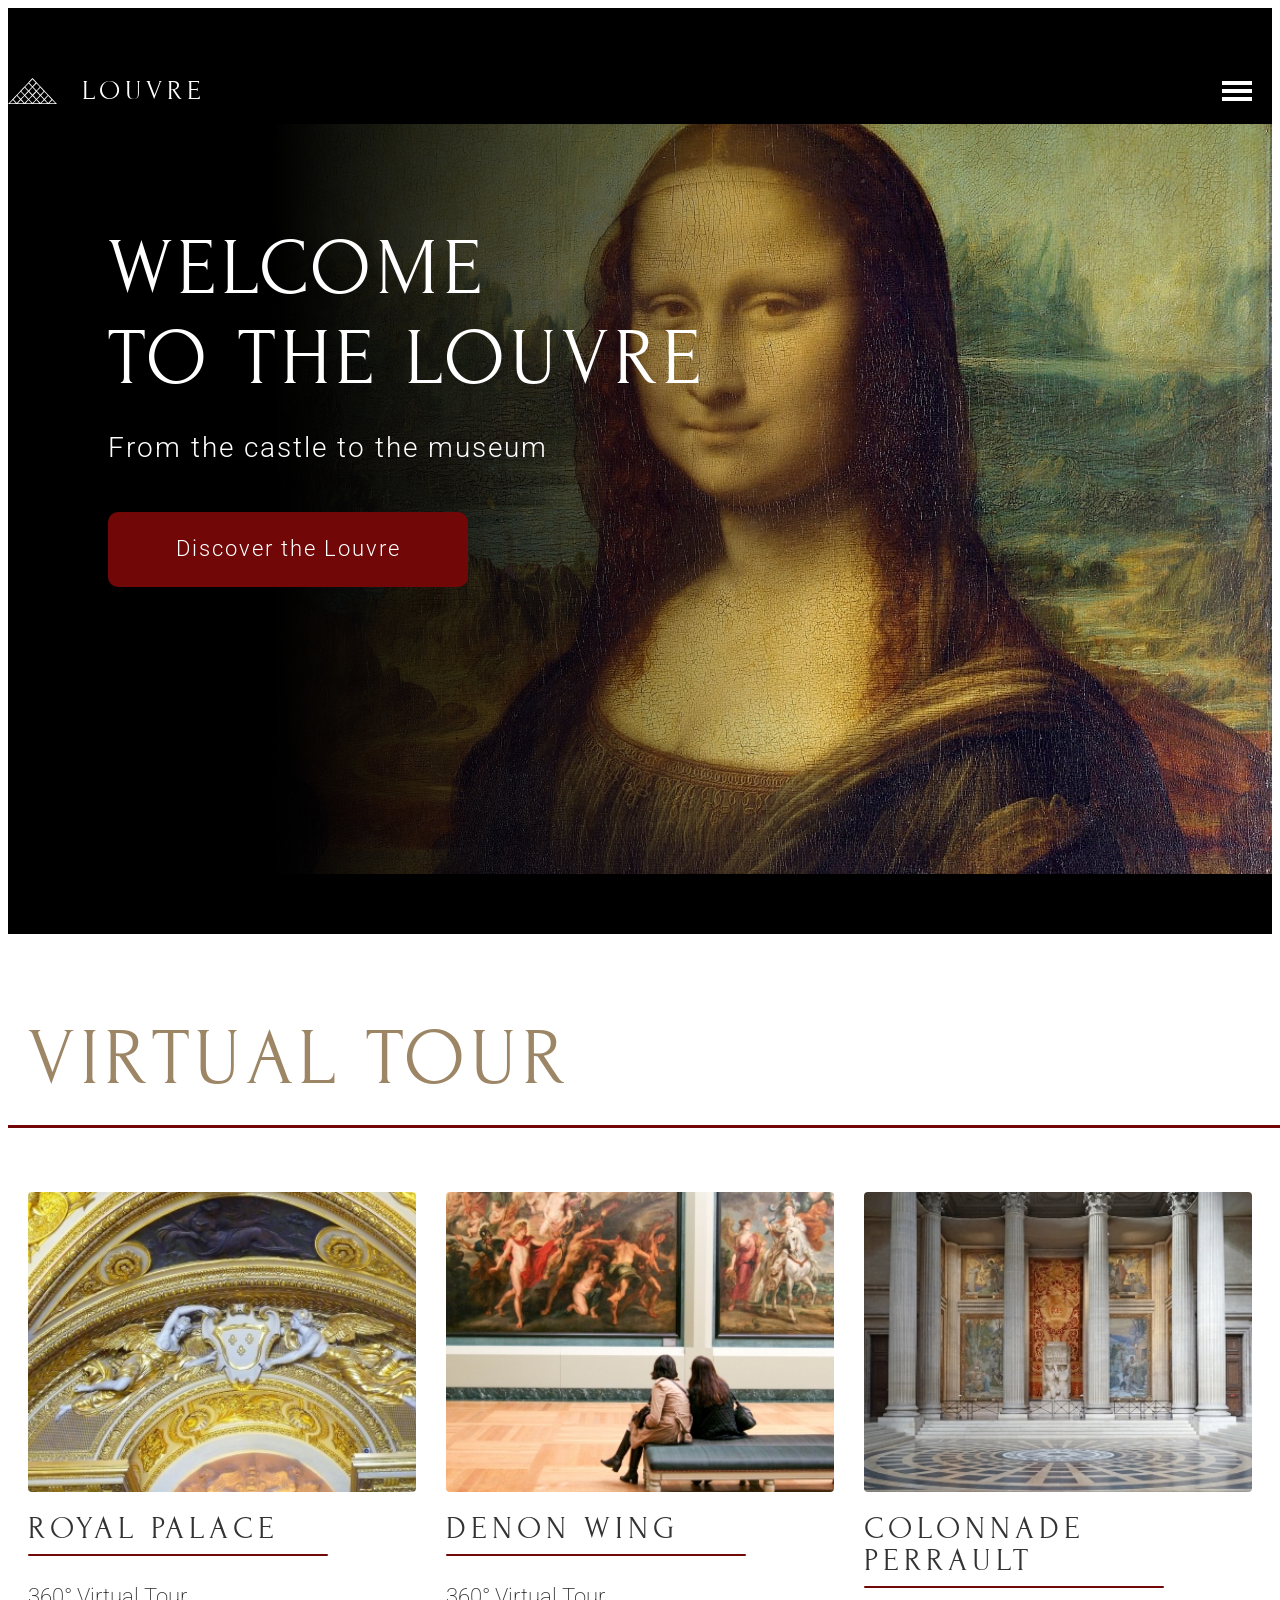
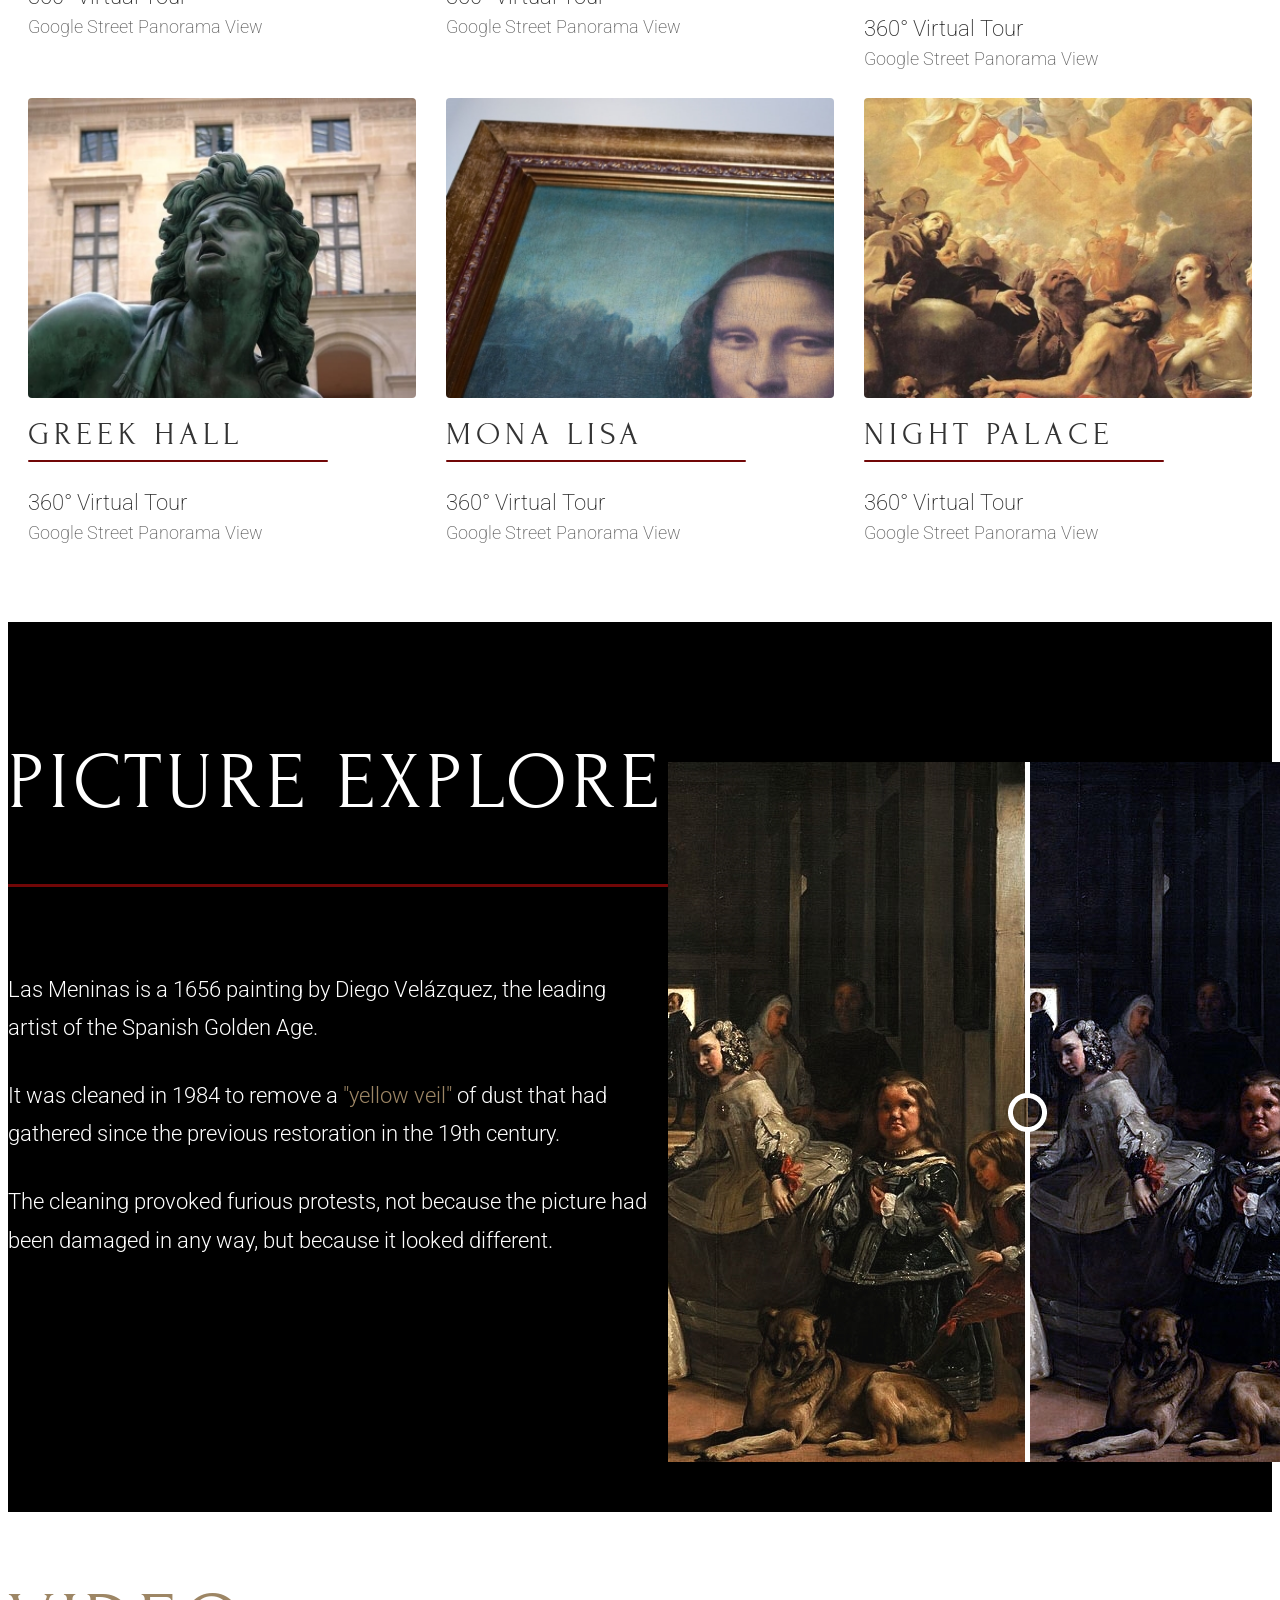
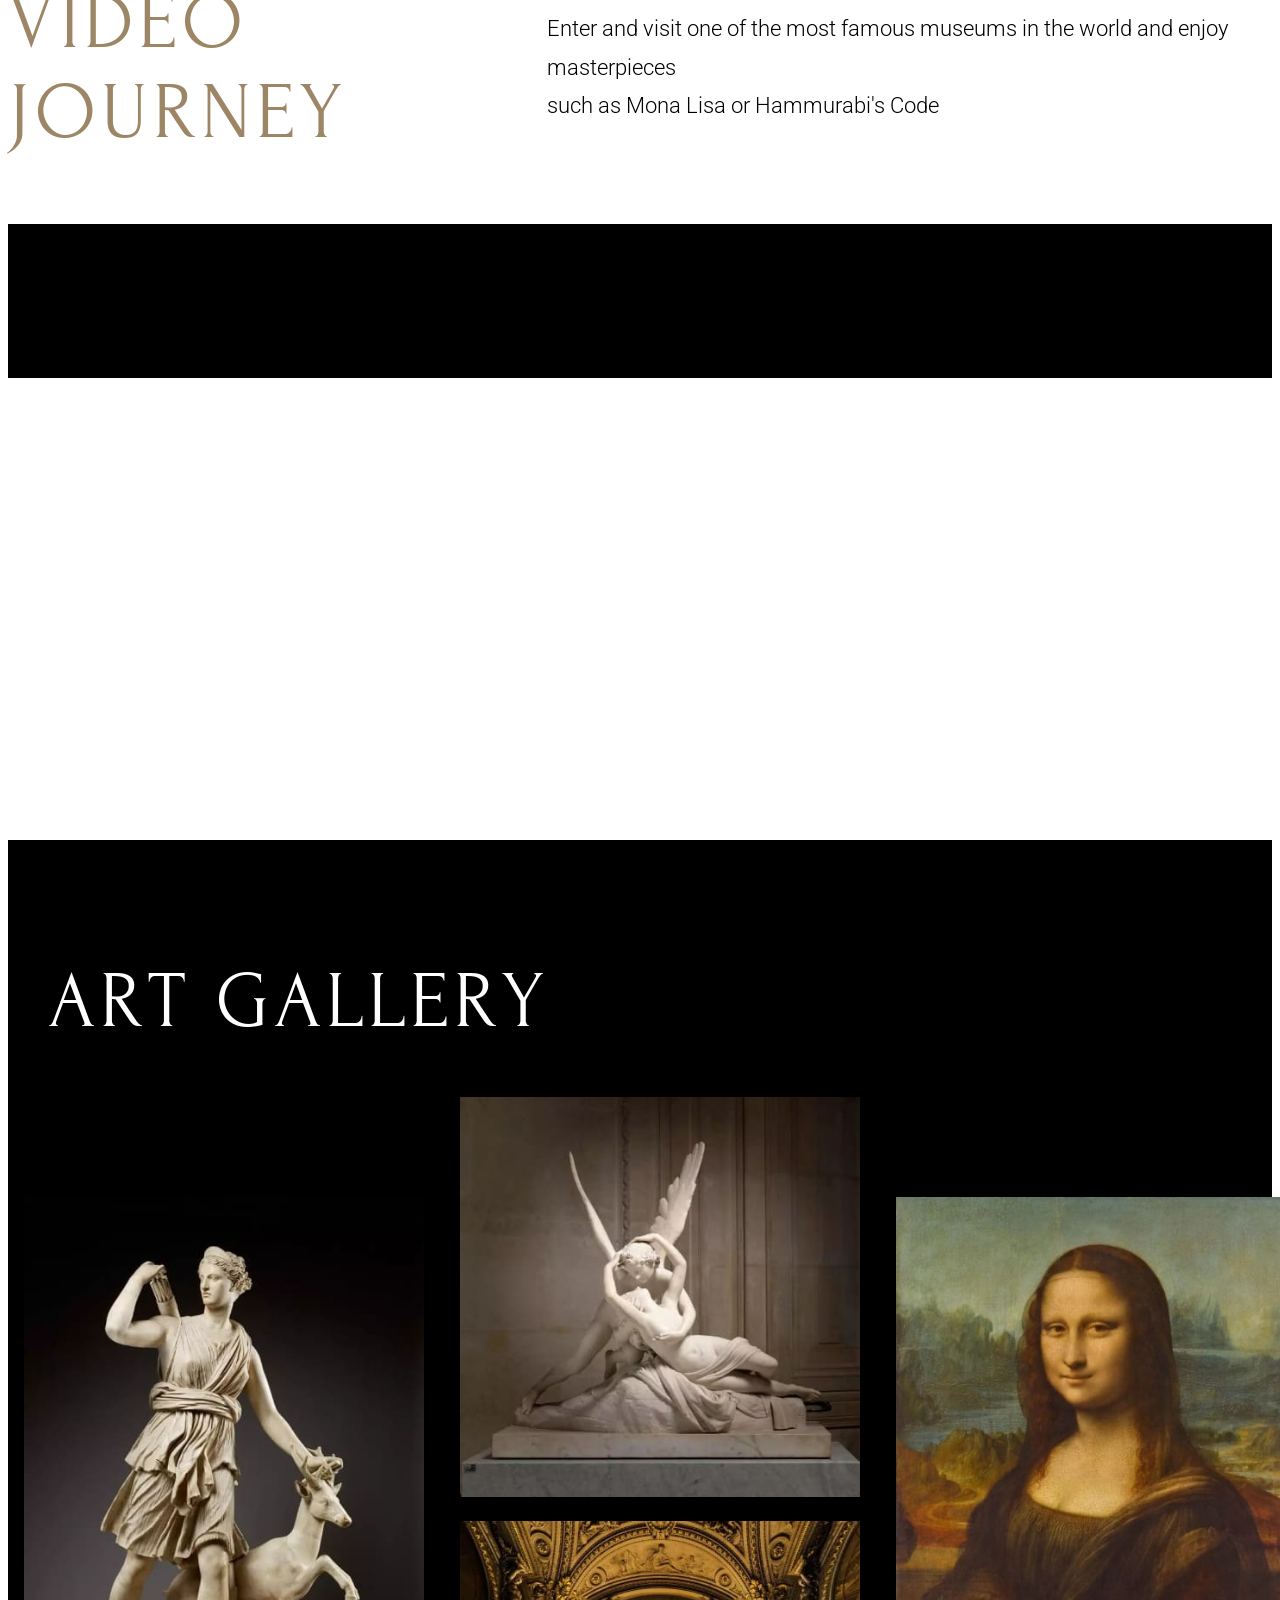
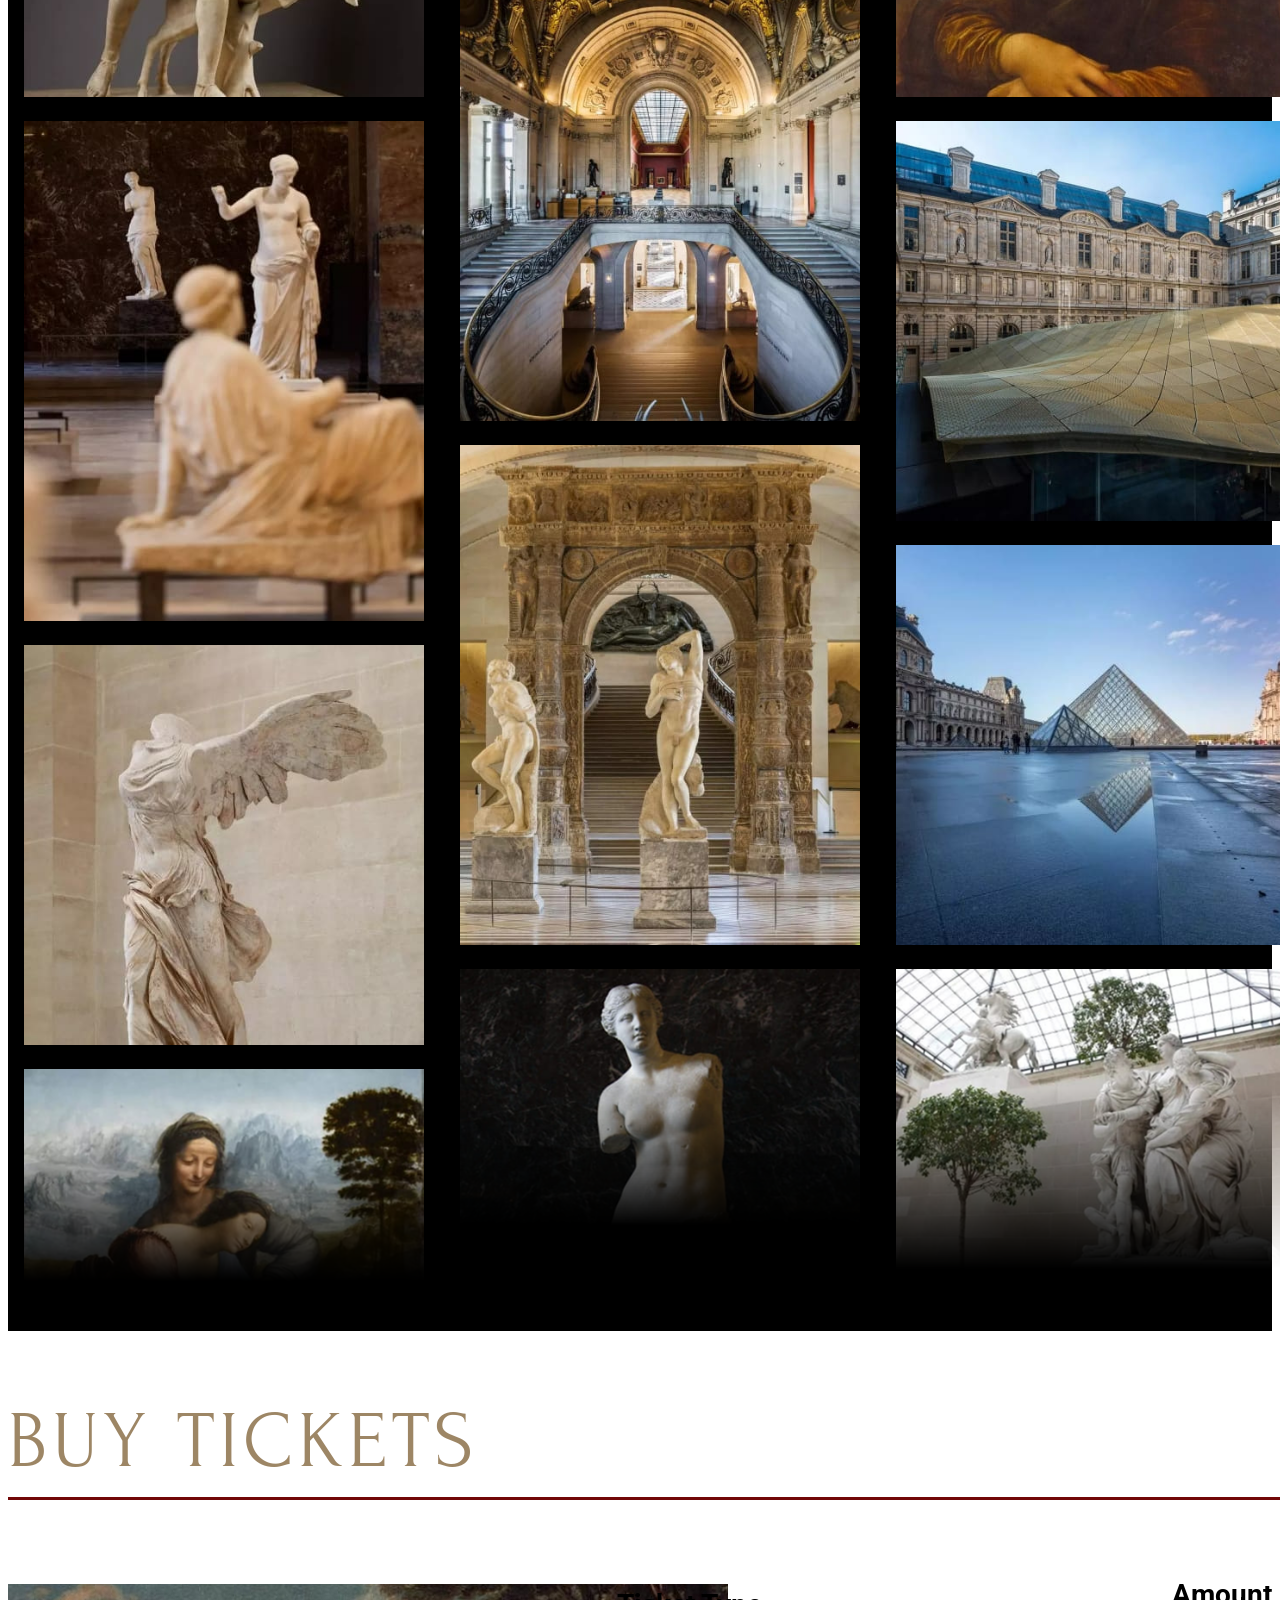
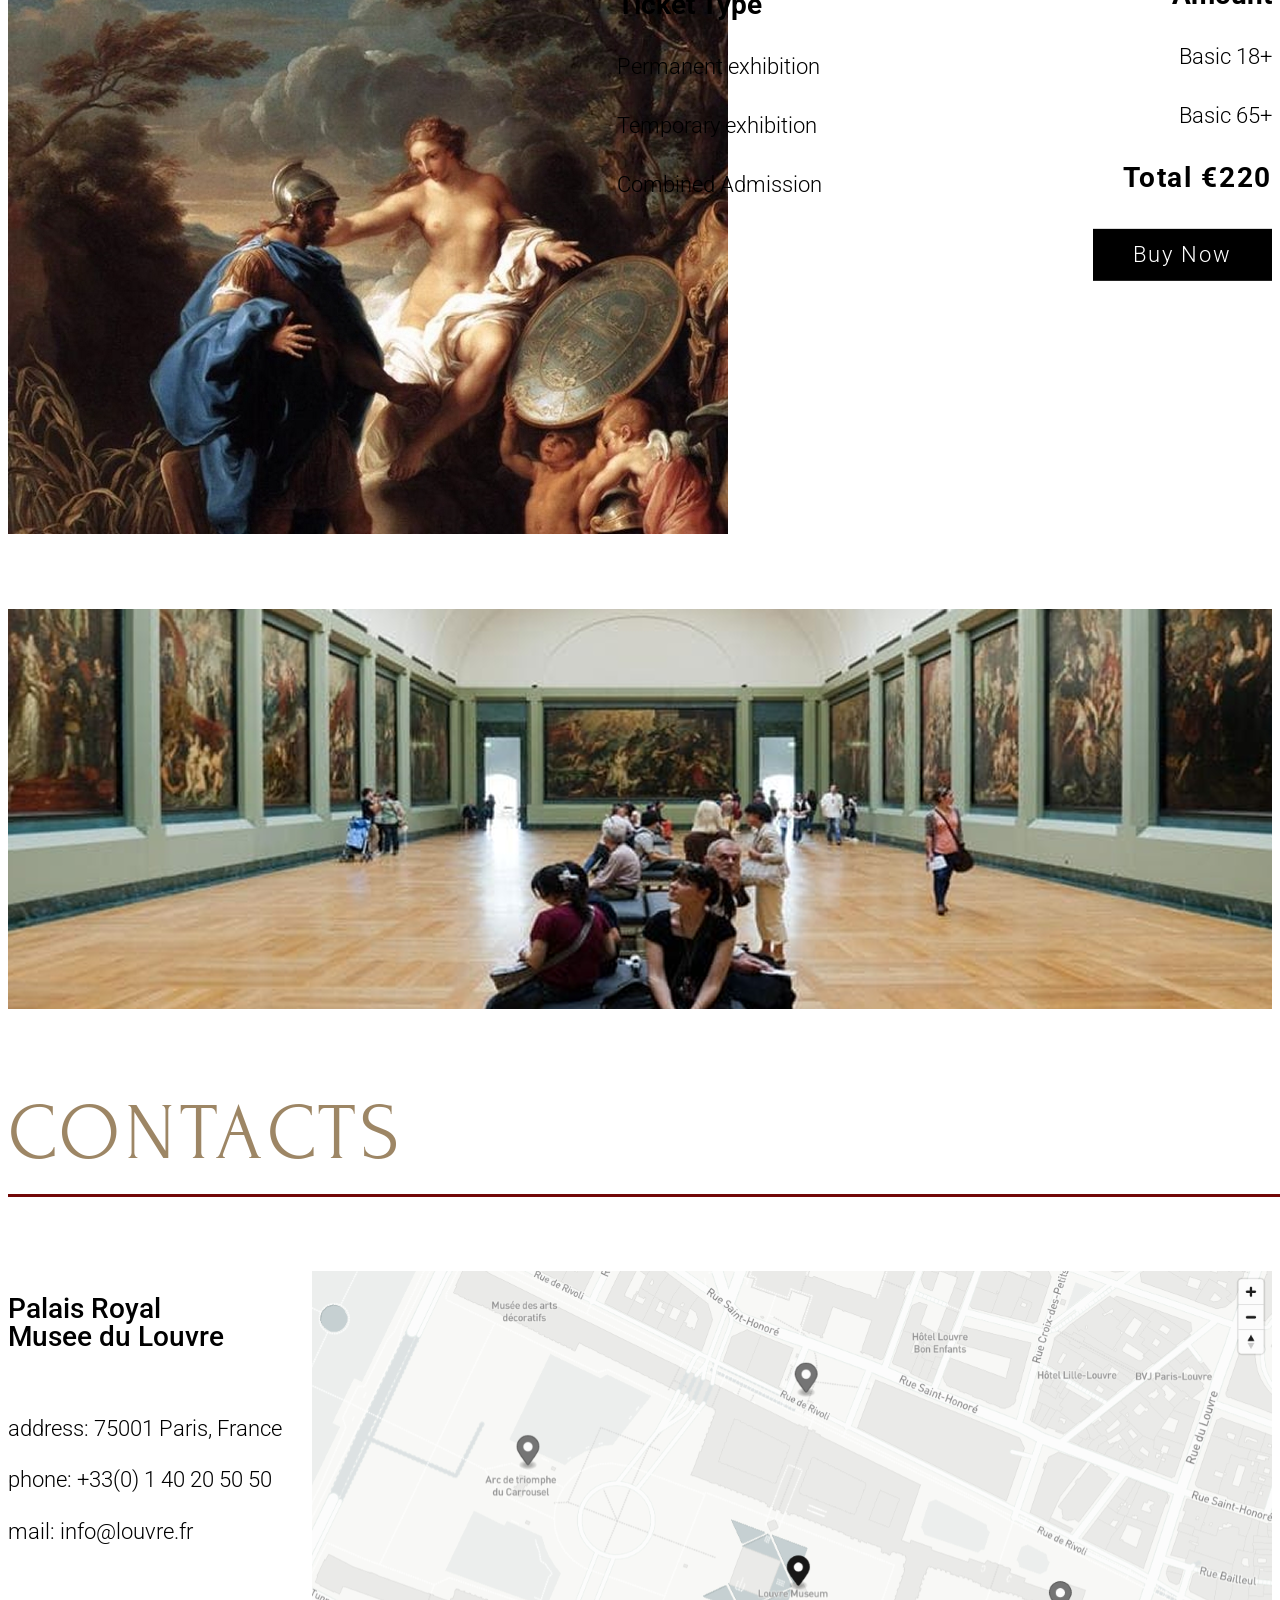
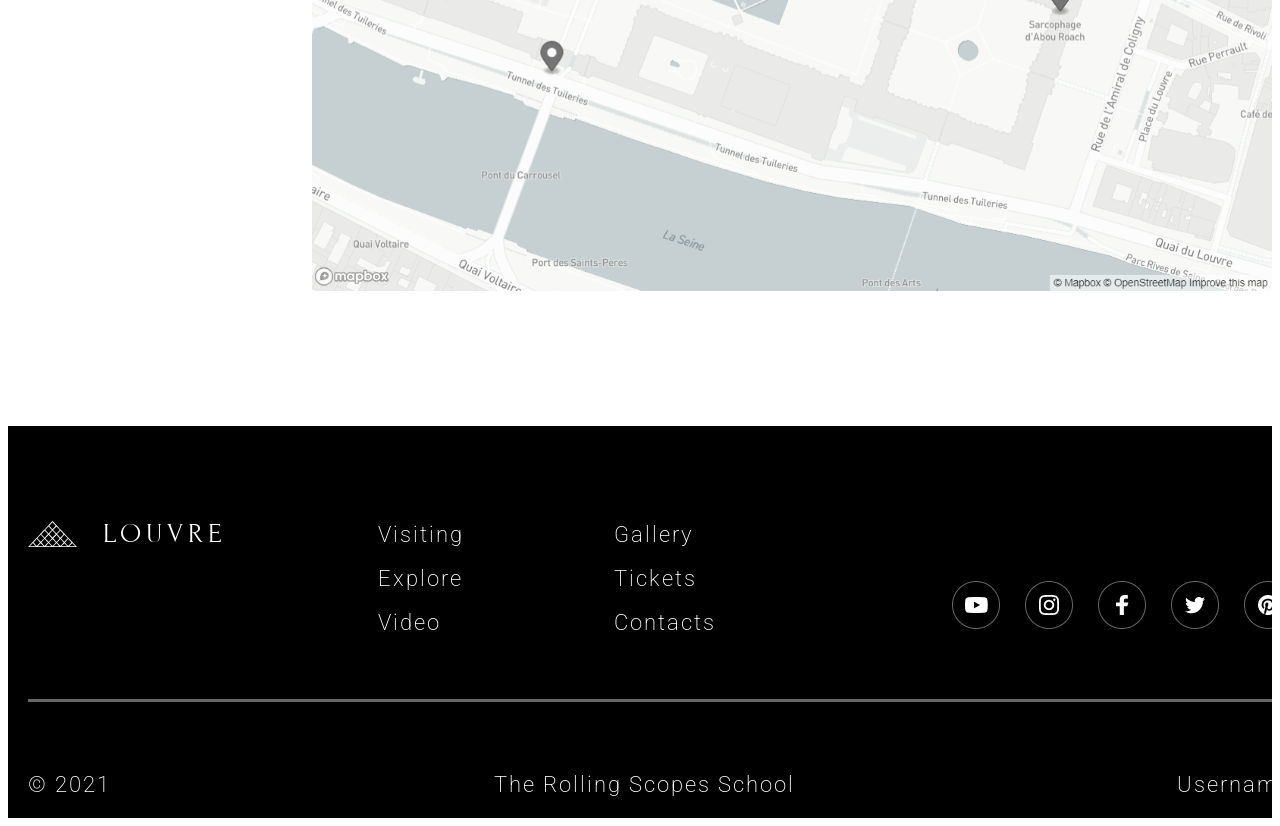
==== commit 84be52fe: "подготавливаю секцию с оплатой" ====
--- a/index.html
+++ b/index.html
@@ -5,6 +5,7 @@
     <meta charset="UTF-8" />
     <meta name="viewport" content="width=device-width, initial-scale=1.0" />
     <link rel="stylesheet" href="style.css" />
+    <link rel="stylesheet" href="script.js">
     <title>Document</title>
 </head>
 
@@ -27,23 +28,25 @@
 
 <main>
     <section class="Welcome">
-    <div class="welcome-container">
-        <div class="Welcome-content">
-            <h1>
-                Welcome <br />
-                to the Louvre
-            </h1>
-            <h4>From the castle to the museum</h4>
-            <button>
-                <a href="https://www.google.com/maps/@48.8618159,2.3366818,3a,75y,81.55h,73.4t/data=!3m7!1e1!3m5!1sAF1QipOVxZQuSy3Bx9T_HpH_7FtBHDTXvI6SF-A10ocT!2e10!3e12!7i5472!8i2736">
-                    Discover the Louvre
-                </a>
-            </button>
-        </div>
-        <div class="Welcome-image">
-            <img id="welcome-img" src="images/mono-lisa.jpg" style="width: 1000px; height: 750px;" alt="Mona Lisa" class="welcome-img" />
-        </div>
-    </div>
+        <div class="welcome-container">
+            <div class="Welcome-content">
+                <h1>
+                    Welcome <br />
+                    to the Louvre
+                </h1>
+                <h4>From the castle to the museum</h4>
+                <button>
+                    <a
+                        href="https://www.google.com/maps/@48.8618159,2.3366818,3a,75y,81.55h,73.4t/data=!3m7!1e1!3m5!1sAF1QipOVxZQuSy3Bx9T_HpH_7FtBHDTXvI6SF-A10ocT!2e10!3e12!7i5472!8i2736">
+                        Discover the Louvre
+                    </a>
+                </button>
+            </div>
+            <div class="Welcome-image">
+                <img id="welcome-img" src="images/mono-lisa.jpg" style="width: 1000px; height: 750px;" alt="Mona Lisa"
+                    class="welcome-img" />
+            </div>
+        </div>
     </section>
     <section class="virtual-tour">
         <div class="virtual-tour-header">
@@ -117,32 +120,32 @@
                 color: #710707;
                 margin-bottom: 50px;
                 margin-top: -10px;
-            " alt="" />
+            " alt="">
                 <h4>
                     Las Meninas is a 1656 painting by Diego Velázquez, the leading
-                    <br />
+                    <br>
                     artist of the Spanish Golden Age.
                 </h4>
                 <h4>
                     It was cleaned in 1984 to remove a <span>"yellow veil"</span> of
-                    dust that had <br />
+                    dust that had <br>
                     gathered since the previous restoration in the 19th century.
                 </h4>
                 <h4>
                     The cleaning provoked furious protests, not because the picture had
-                    <br />
+                    <br>
                     been damaged in any way, but because it looked different.
                 </h4>
             </div>
             <div class="images-container">
                 <div class="images-wrapper">
                     <div class="image-left">
-                        <img id="image1" src="images/image1.jpg" alt="" />
+                        <img id="image1" src="images/image1.jpg" alt="">
                     </div>
                     <div class="image-right">
-                        <img id="image2" src="images/image2.jpg" alt="" />
+                        <img id="image2" src="images/image2.jpg" alt="">
                     </div>
-                    <img id="explore" src="images/explore slider.png" alt="" />
+                    <img id="explore" src="images/explore slider.png" alt="">
                 </div>
             </div>
         </div>
@@ -168,13 +171,13 @@
                     <img src="art/galery2.jpg" alt="" />
                     <img src="art/galery9.jpg" alt="" />
                     <img src="art/galery4.jpg" alt="" />
-                    <img id="column-img" src="art/galery61.png" alt="" />
+                    <img id="column-img" src="art/galery61.png" alt="">
                 </div>
                 <div class="gallery-column middle-column">
                     <img src="art/galery1.jpg" alt="" />
                     <img src="art/galery8.jpg" alt="" />
                     <img src="art/galery3.jpg" alt="" />
-                    <img id="column-img" src="art/galery51.png" alt="" />
+                    <img id="column-img" src="art/galery51.png" alt="">
                 </div>
                 <div class="gallery-column right-column">
                     <img src="art/galery7.jpg" alt="" />
@@ -205,31 +208,30 @@
                     <a id="Buy-Now" href="">Buy Now</a>
                 </div>
             </div>
-        </div
-    </section>
-    <div class="parallax-image-container">
-        <img src="images/parallax.png" alt="" class="parallax-image">
-    </div>
-    <section class="Contacts">
-        <div id="cntcts">
-            <h1>CONTACTS</h1>
-        </div>
-        <img src="images/Rectangle.png" style="width: 1440px; height: 3px" alt="" />
-        <div class="Palais-Royal-container">
-            <div class="Palais-Royal">
-                <h2>
-                    Palais Royal <br />
-                    Musee du Louvre
-                </h2>
-                <div class="Palais-Royal-text-container">
-                    <h4>address: 75001 Paris, France</h4>
-                    <h4>phone: +33(0) 1 40 20 50 50</h4>
-                    <h4>mail: info@louvre.fr</h4>
-                </div>
-            </div>
-            <img src="images/louvre_map.png" alt="" />
-        </div>
-    </section>
+        </div </section>
+        <div class="parallax-image-container">
+            <img src="images/parallax.png" alt="" class="parallax-image">
+        </div>
+        <section class="Contacts">
+            <div id="cntcts">
+                <h1>CONTACTS</h1>
+            </div>
+            <img src="images/Rectangle.png" style="width: 1440px; height: 3px; margin-top: 50px;" alt="" />
+            <div class="Palais-Royal-container">
+                <div class="Palais-Royal">
+                    <h2>
+                        Palais Royal <br>
+                        Musee du Louvre
+                    </h2>
+                    <div class="Palais-Royal-text-container">
+                        <h4>address: 75001 Paris, France</h4>
+                        <h4>phone: +33(0) 1 40 20 50 50</h4>
+                        <h4>mail: info@louvre.fr</h4>
+                    </div>
+                </div>
+                <img src="images/louvre_map.png" alt="" />
+            </div>
+        </section>
 </main>
 
 <footer>
@@ -257,7 +259,6 @@
             <img src="images/Twitter.png" alt="http://twitter.com/museelouvre" />
             <img src="images/Pinterest.png" alt="https://www.pinterest.fr/museedulouvre/" />
         </div>
-        <!-- Заменяем инлайн-стили на класс -->
         <img src="images/Rectangle 24.png" class="footer-line" alt="" />
         <div class="Footer-last-string">
             <h3>© 2021</h3>
--- a/style.css
+++ b/style.css
@@ -1186,4 +1186,25 @@
 
 /* max-width: 1440px;
     width: 100%;
-    margin: 0 auto; */+    margin: 0 auto; */
+
+.Booking-tickets-left-content {
+
+}
+
+.left-content-logo h1 {
+    font-family: 'Forum';
+    font-weight: 400;
+    font-size: 50px;
+    line-height: 100%;
+    letter-spacing: 0%;
+    text-transform: uppercase;
+}
+
+.left-content-logo h4 {
+    font-family: 'Roboto';
+    font-weight: 400;
+    font-size: 18px;
+    line-height: 100%;
+    letter-spacing: 0%;
+}
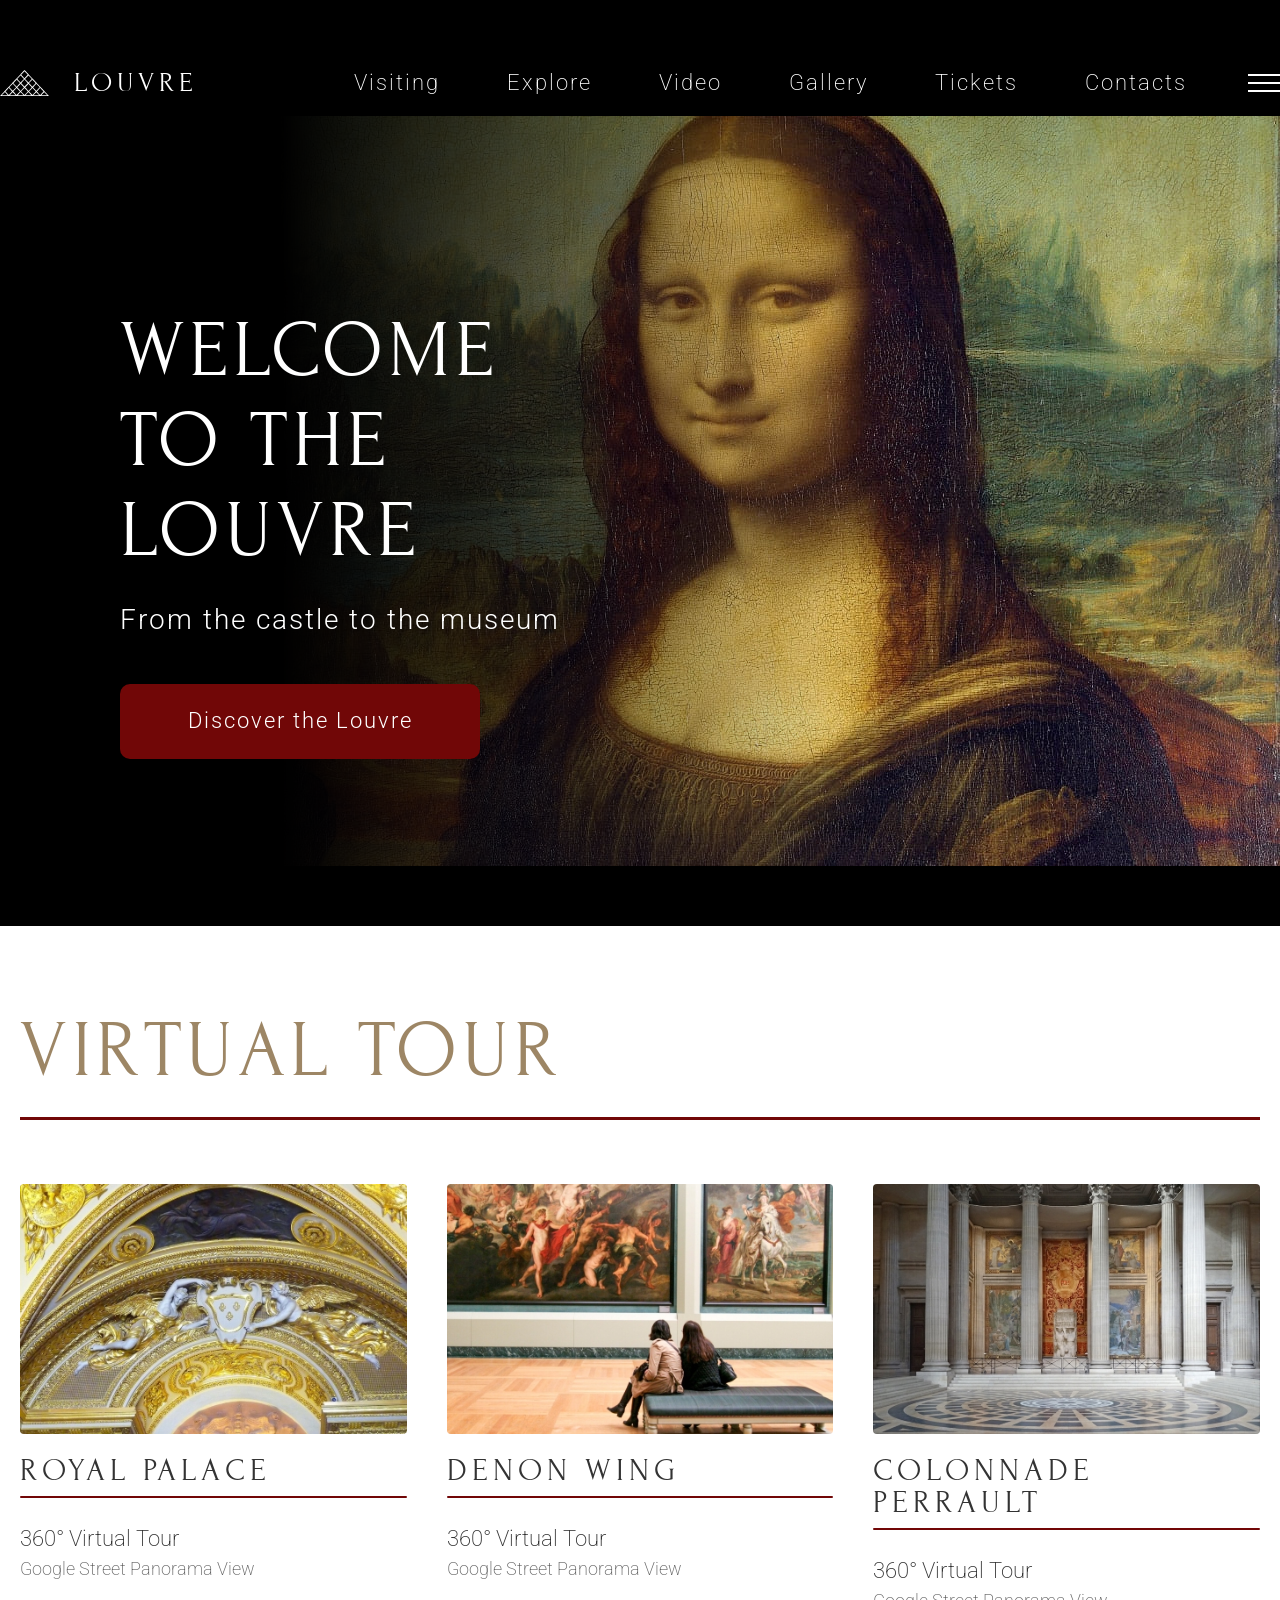
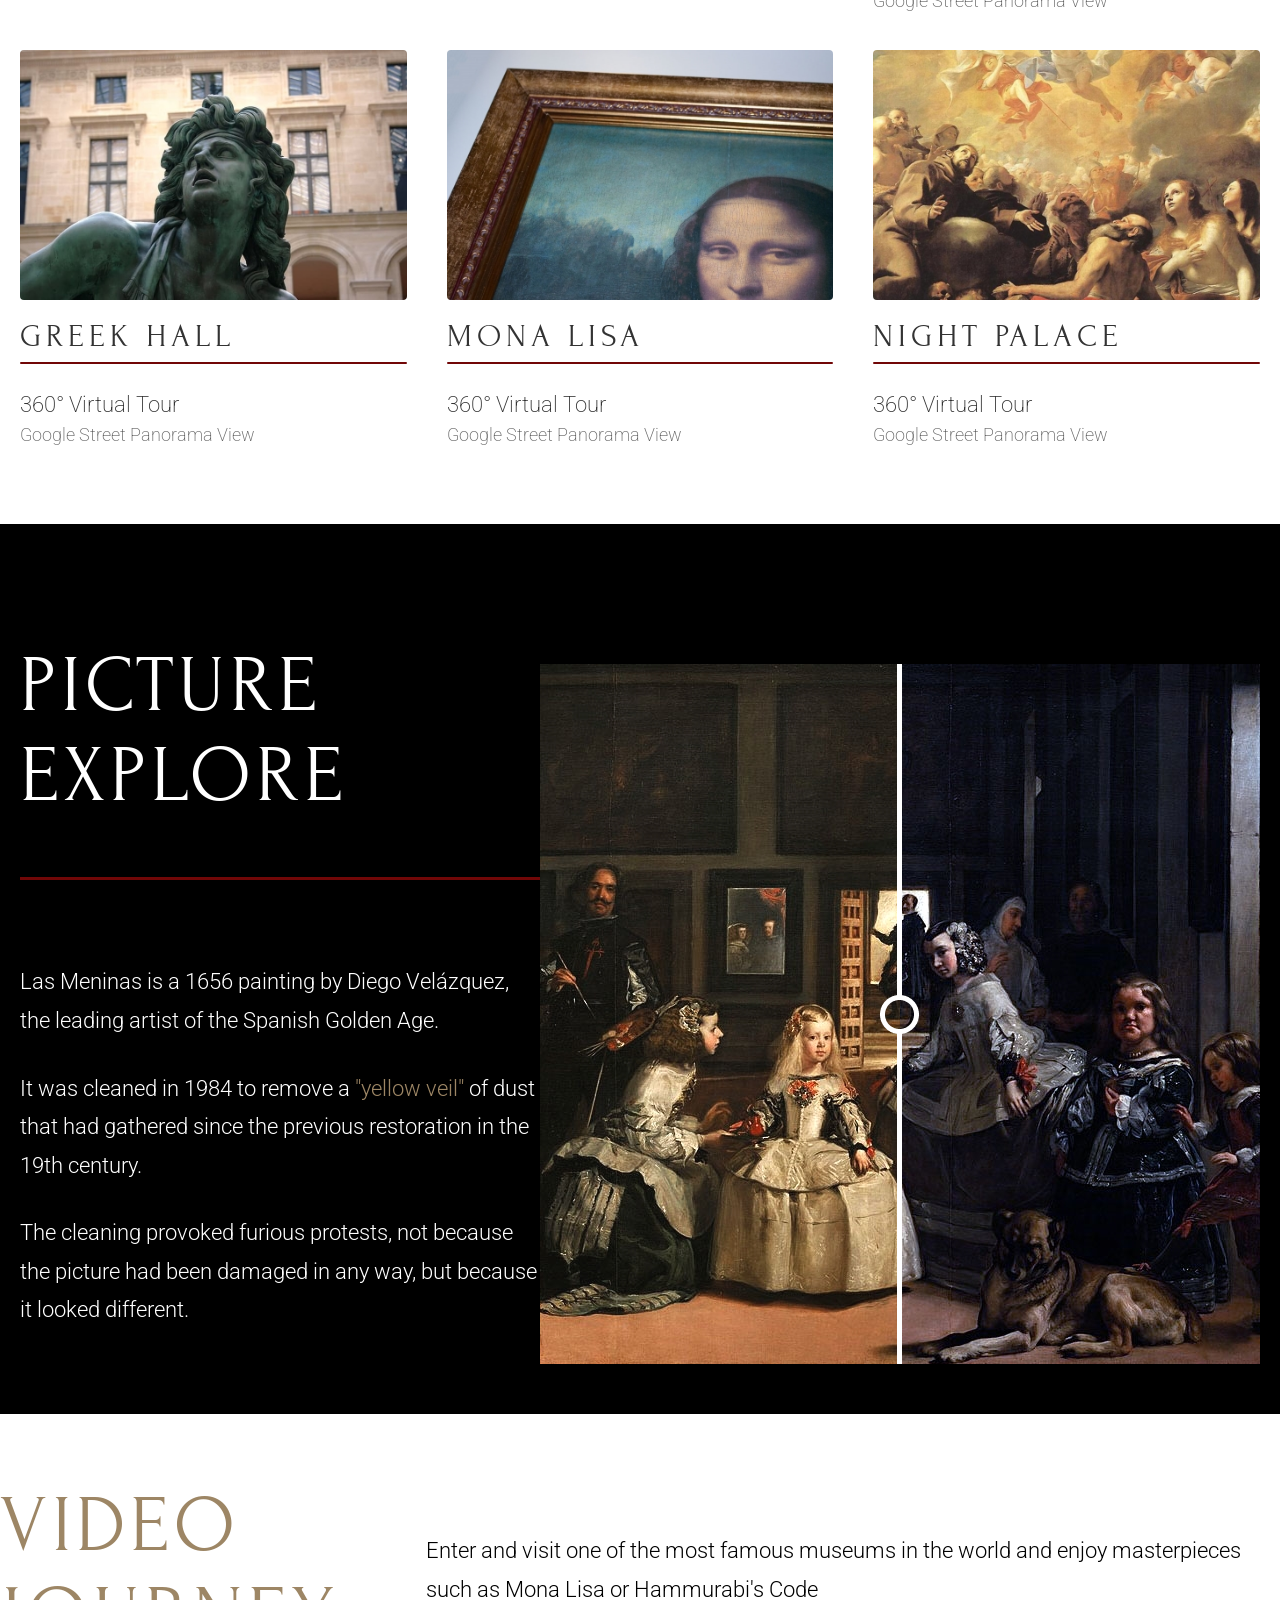
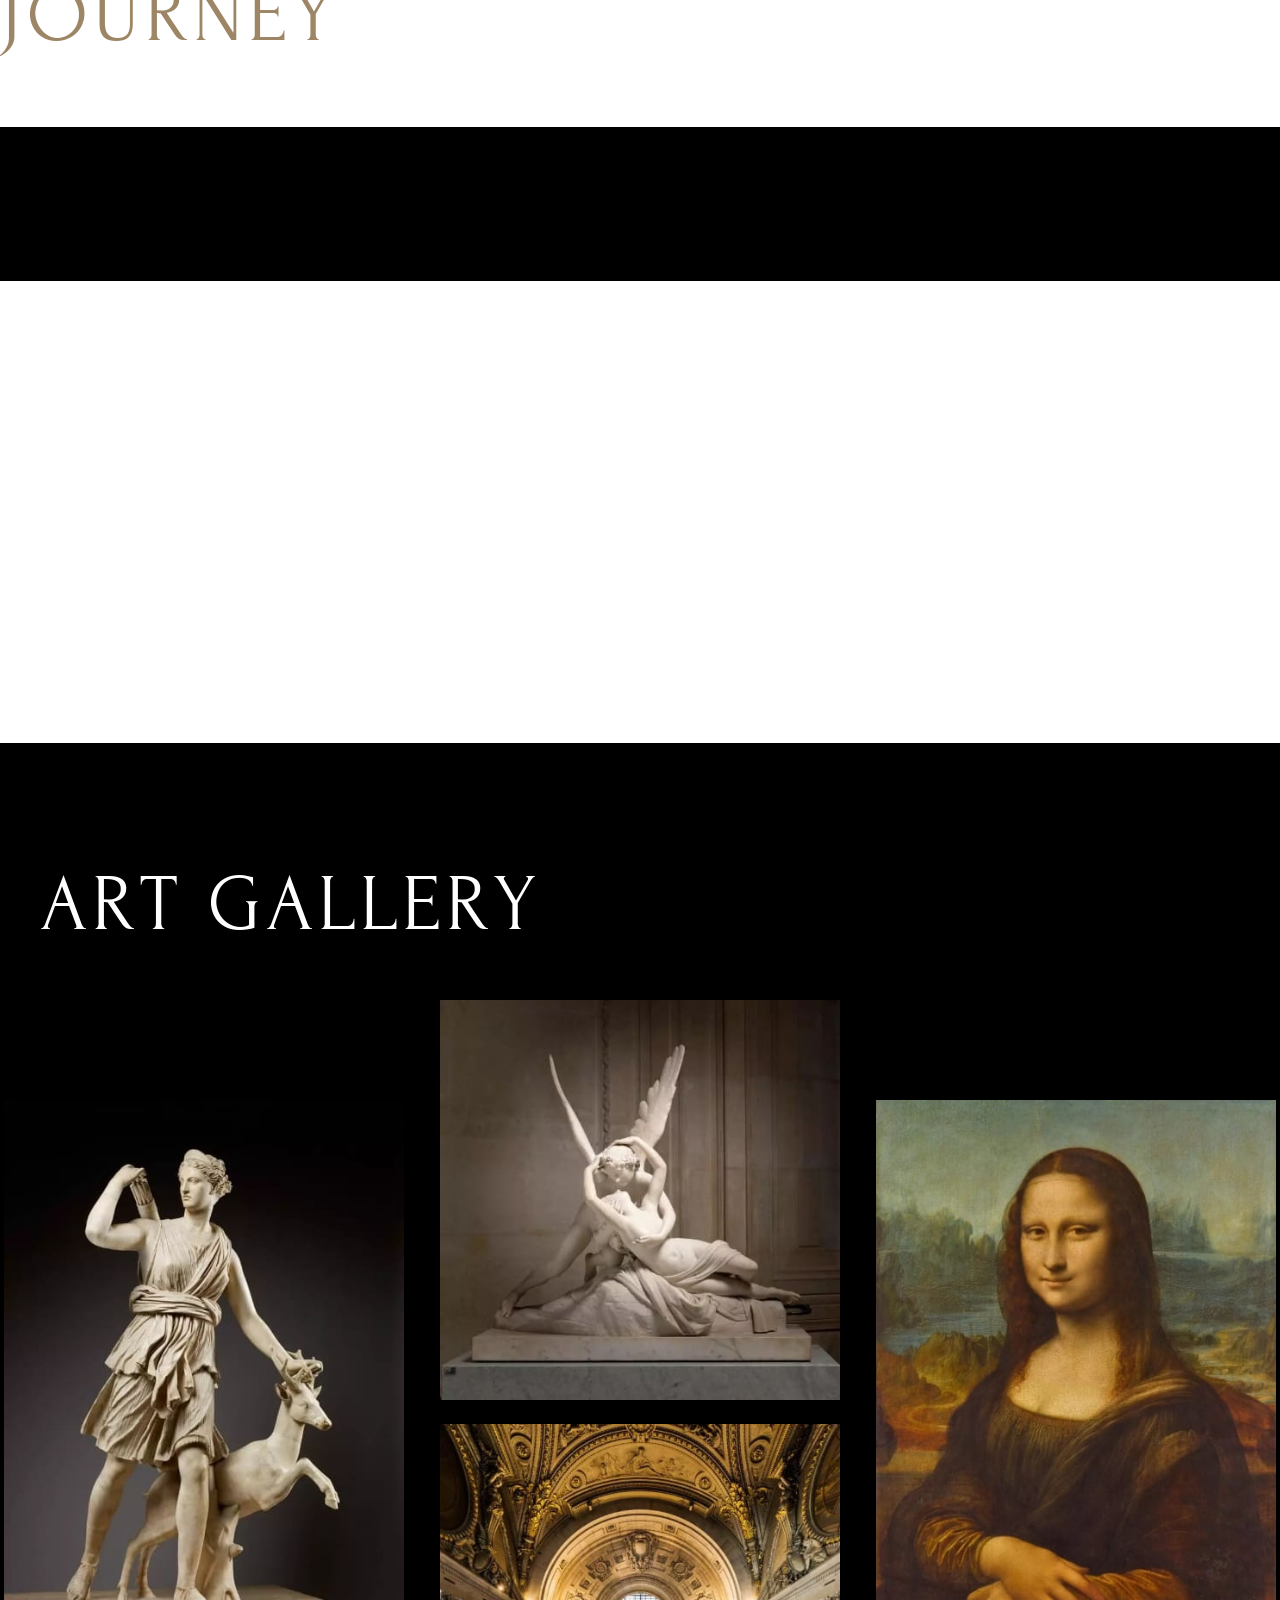
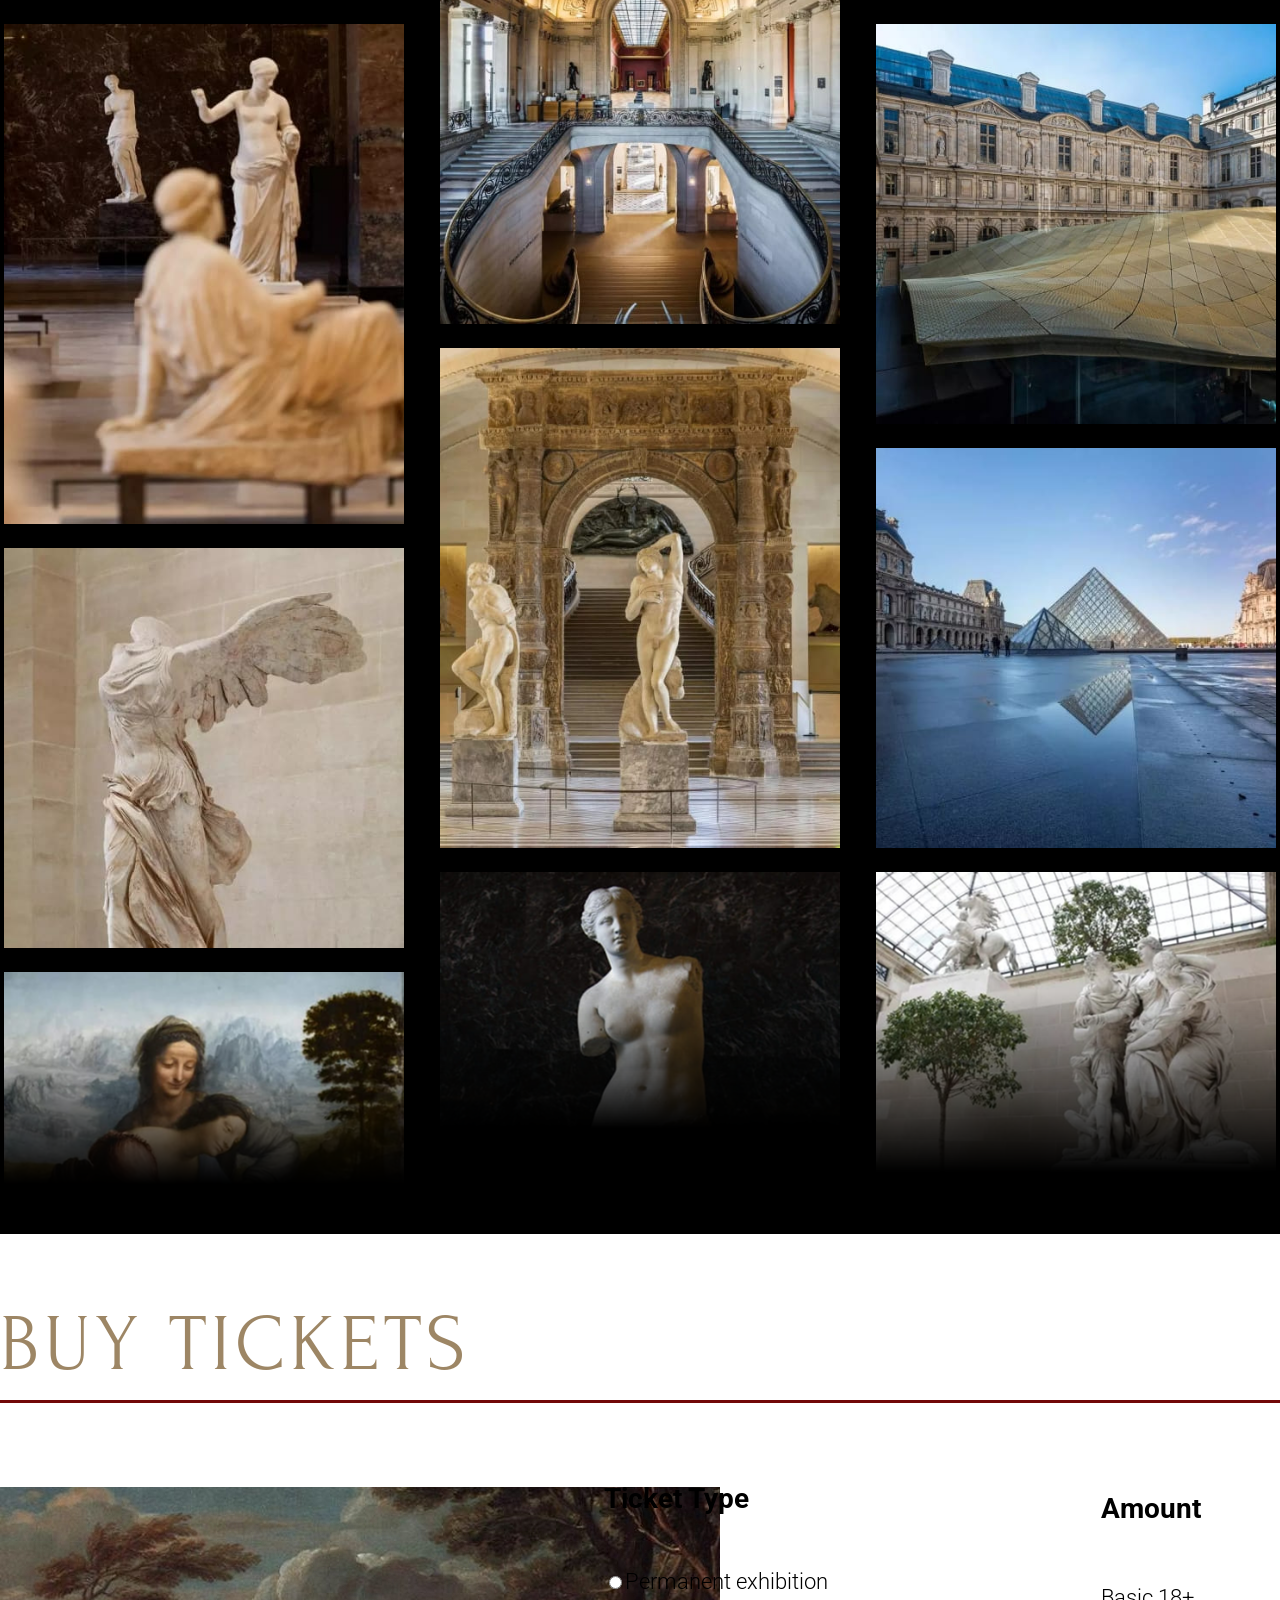
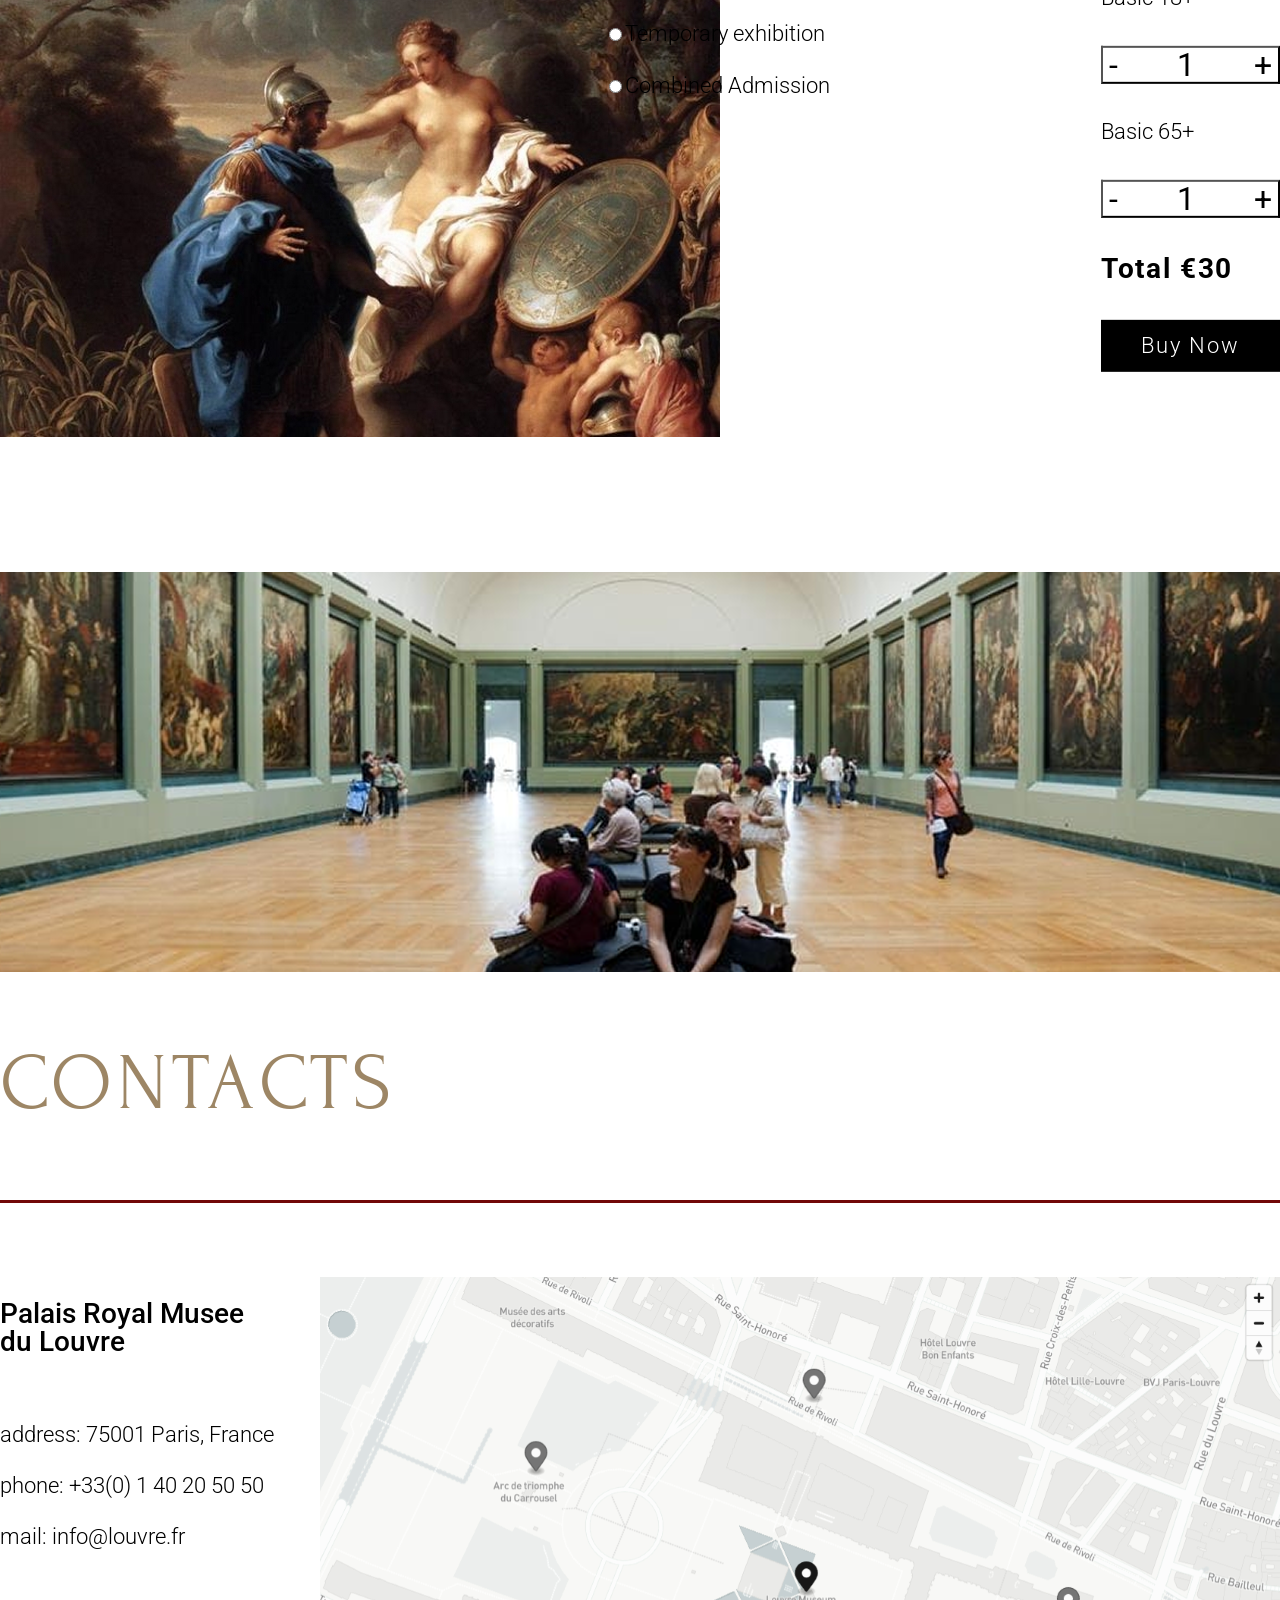
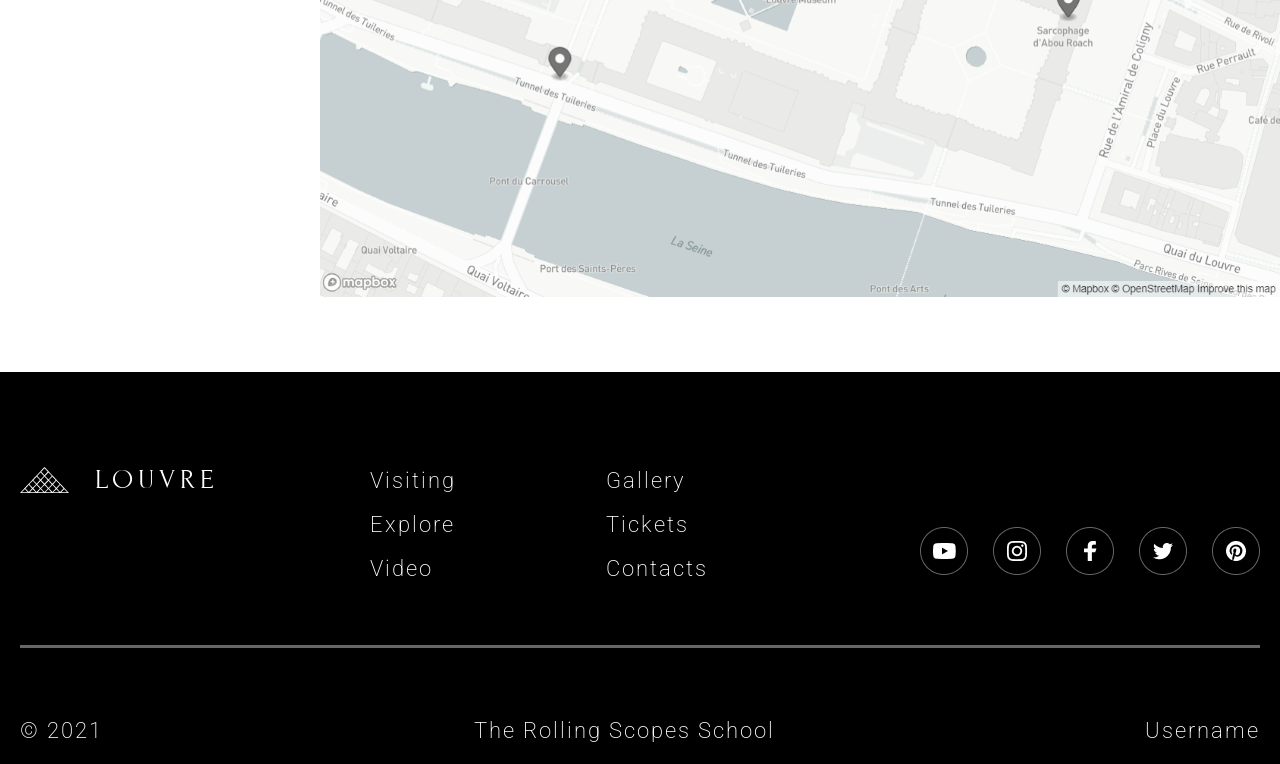
==== commit 359f18ac: "кнопки, адаптив на 3 секции, секция с покупкой" ====
--- a/index.html
+++ b/index.html
@@ -1,226 +1,407 @@
 <!doctype html>
 <html lang="en">
-
 <head>
     <meta charset="UTF-8" />
     <meta name="viewport" content="width=device-width, initial-scale=1.0" />
     <link rel="stylesheet" href="style.css" />
-    <link rel="stylesheet" href="script.js">
     <title>Document</title>
 </head>
-
-<header>
-    <div class="header-container">
-        <div class="header-logo">
-            <h1>LOUVRE</h1>
-            <img src="images/Vector.png" alt="Louvre icon" />
-        </div>
-        <div class="header-nav">
-            <h2>Visiting</h2>
-            <h2>Explore</h2>
-            <h2>Video</h2>
-            <h2>Gallery</h2>
-            <h2>Tickets</h2>
-            <h2>Contacts</h2>
-        </div>
-    </div>
-</header>
-
-<main>
-    <section class="Welcome">
-        <div class="welcome-container">
-            <div class="Welcome-content">
-                <h1>
-                    Welcome <br />
-                    to the Louvre
-                </h1>
-                <h4>From the castle to the museum</h4>
-                <button>
-                    <a
-                        href="https://www.google.com/maps/@48.8618159,2.3366818,3a,75y,81.55h,73.4t/data=!3m7!1e1!3m5!1sAF1QipOVxZQuSy3Bx9T_HpH_7FtBHDTXvI6SF-A10ocT!2e10!3e12!7i5472!8i2736">
-                        Discover the Louvre
-                    </a>
+<body>
+    <header>
+        <div class="header-container">
+            <div class="header-logo">
+                <h1>LOUVRE</h1>
+                <img src="images/Vector.png" alt="Louvre icon" />
+            </div>
+            <div class="header-nav">
+                <button onclick="location.href='#virtual-tour'">Visiting</button>
+                <button onclick="location.href='#Picture-explore'">Explore</button>
+                <button onclick="location.href='#Video-journey'">Video</button>
+                <button onclick="location.href='#Art-gallery'">Gallery</button>
+                <button onclick="location.href='#Buy-tickets'">Tickets</button>
+                <button onclick="location.href='#Contacts'">Contacts</button>
+                <img src="images/Group 44.png" class="burger-icon" style="width: 32px; height: 18px;" alt="">
+            </div>
+        </div>
+    </header>
+    <main>
+        <section class="Welcome">
+            <div class="welcome-container">
+                <div class="Welcome-content">
+                    <h1>
+                        Welcome
+                        to the Louvre
+                    </h1>
+                    <h4>From the castle to the museum</h4>
+                    <button>
+                        <a
+                            href="https://www.google.com/maps/@48.8618159,2.3366818,3a,75y,81.55h,73.4t/data=!3m7!1e1!3m5!1sAF1QipOVxZQuSy3Bx9T_HpH_7FtBHDTXvI6SF-A10ocT!2e10!3e12!7i5472!8i2736">
+                            Discover the Louvre
+                        </a>
+                    </button>
+                </div>
+                <div class="Welcome-image">
+                    <img id="welcome-img" src="images/mono-lisa.jpg" alt="Mona Lisa" class="welcome-img" />
+                </div>
+            </div>
+            <div class="burger-menu">
+                <button onclick="location.href='#virtual-tour'">Visiting</button>
+                <button onclick="location.href='#Picture-explore'">Explore</button>
+                <button onclick="location.href='#Video-journey'">Video</button>
+                <button onclick="location.href='#Art-gallery'">Gallery</button>
+                <button onclick="location.href='#Buy-tickets'">Tickets</button>
+                <button onclick="location.href='#Contacts'">Contacts</button>
+            </div>
+        </section>
+        <section id="virtual-tour" class="virtual-tour">
+            <div class="virtual-tour-header">
+                <h1>VIRTUAL TOUR</h1>
+                <img id="section-line2" src="images/Rectangle.png" alt="" />
+            </div>
+            <div class="photo-grid">
+                <div class="photo-card">
+                    <img src="images/royal.jpg" class="card-img" alt="Royal Palace" />
+                    <div class="card-content">
+                        <h2>ROYAL PALACE</h2>
+                        <img src="images/Rectangle.png" class="card-line" alt="" />
+                        <h3>360° Virtual Tour</h3>
+                        <h4>Google Street Panorama View</h4>
+                    </div>
+                </div>
+                <div class="photo-card">
+                    <img src="images/denon.jpg" class="card-img" alt="Denon Wing" />
+                    <div class="card-content">
+                        <h2>DENON WING</h2>
+                        <img src="images/Rectangle.png" class="card-line" alt="" />
+                        <h3>360° Virtual Tour</h3>
+                        <h4>Google Street Panorama View</h4>
+                    </div>
+                </div>
+                <div class="photo-card">
+                    <img src="images/colonnade.jpg" class="card-img" alt="Colonnade Perrault" />
+                    <div class="card-content">
+                        <h2>COLONNADE PERRAULT</h2>
+                        <img src="images/Rectangle.png" class="card-line" alt="" />
+                        <h3>360° Virtual Tour</h3>
+                        <h4>Google Street Panorama View</h4>
+                    </div>
+                </div>
+                <div class="photo-card">
+                    <img src="images/geek.jpg" class="card-img" alt="Greek Hall" />
+                    <div class="card-content">
+                        <h2>GREEK HALL</h2>
+                        <img src="images/Rectangle.png" class="card-line" alt="" />
+                        <h3>360° Virtual Tour</h3>
+                        <h4>Google Street Panorama View</h4>
+                    </div>
+                </div>
+                <div class="photo-card">
+                    <img src="images/lisa.jpg" class="card-img" alt="Mona Lisa" />
+                    <div class="card-content">
+                        <h2>MONA LISA</h2>
+                        <img src="images/Rectangle.png" class="card-line" alt="" />
+                        <h3>360° Virtual Tour</h3>
+                        <h4>Google Street Panorama View</h4>
+                    </div>
+                </div>
+                <div class="photo-card">
+                    <img src="images/night.jpg" class="card-img" alt="Night Palace" />
+                    <div class="card-content">
+                        <h2>NIGHT PALACE</h2>
+                        <img src="images/Rectangle.png" class="card-line" alt="" />
+                        <h3>360° Virtual Tour</h3>
+                        <h4>Google Street Panorama View</h4>
+                    </div>
+                </div>
+            </div>
+        </section>
+        <section id="Picture-explore" class="Picture-explore">
+            <div class="container">
+                <div class="text-content">
+                    <h1>PICTURE EXPLORE</h1>
+                    <img src="images/Rectangle.png" class="picture-line" alt="">
+                    <h4>
+                        Las Meninas is a 1656 painting by Diego Velázquez, the leading
+                        artist of the Spanish Golden Age.
+                    </h4>
+                    <h4>
+                        It was cleaned in 1984 to remove a <span>"yellow veil"</span> of dust that had
+                        gathered since the previous restoration in the 19th century.
+                    </h4>
+                    <h4 class="text-content-h4">
+                        The cleaning provoked furious protests, not because the picture had
+                        been damaged in any way, but because it looked different.
+                    </h4>
+                </div>
+                <div class="images-container">
+                    <div class="images-wrapper">
+                        <div class="image-left">
+                            <img id="image1" src="images/image1.jpg" alt="">
+                        </div>
+                        <div class="image-right">
+                            <img id="image2" src="images/image2.jpg" alt="">
+                        </div>
+                        <img id="explore" src="images/explore slider.png" alt="">
+                    </div>
+                </div>
+            </div>
+        </section>
+        <section id="Video-journey" class="Video-journey">
+            <div class="Video-text">
+                <h1>VIDEO JOURNEY</h1>
+                <h4>
+                    Enter and visit one of the most famous museums in the world and enjoy masterpieces 
+                    such as Mona Lisa or Hammurabi's Code
+                </h4>
+            </div>
+            <div class="videoo"><video src="https://youtu.be/zp1BXPX8jcU"></video></div>
+            <div><video src="https://youtu.be/Vi5D6FKhRmo"></video></div>
+            <div><video src="https://youtu.be/NOhDysLnTvY"></video></div>
+            <div><video src="https://youtu.be/aWmJ5DgyWPI"></video></div>
+        </section>
+        <section id="Art-gallery" class="Art-gallery">
+            <div class="Art-contaier">
+                <h1>ART GALLERY</h1>
+                <div class="gallery-grid">
+                    <div class="gallery-column left-column">
+                        <img src="art/galery2.jpg" alt="" />
+                        <img src="art/galery9.jpg" alt="" />
+                        <img src="art/galery4.jpg" alt="" />
+                        <img id="column-img" src="art/galery61.png" alt="">
+                    </div>
+                    <div class="gallery-column middle-column">
+                        <img src="art/galery1.jpg" alt="" />
+                        <img src="art/galery8.jpg" alt="" />
+                        <img src="art/galery3.jpg" alt="" />
+                        <img id="column-img" src="art/galery51.png" alt="">
+                    </div>
+                    <div class="gallery-column right-column">
+                        <img src="art/galery7.jpg" alt="" />
+                        <img src="art/galery10.jpg" alt="" />
+                        <img src="art/galery15.jpg" alt="" />
+                        <img id="column-img" src="art/galery121.png" alt="" />
+                    </div>
+                </div>
+            </div>
+        </section>
+        <section id="Buy-tickets" class="Buy-tickets">
+            <h1>BUY TICKETS</h1>
+            <img id="section-line1" src="images/Rectangle.png" alt="">
+            <div class="content-container">
+                <img src="images/cartina.jpg" style="width: 720px; height: 550px;" alt="" />
+                <div class="Ticket-Amount-contaier">
+                    <div class="Ticket-Type">
+                        <h3>Ticket Type</h3>
+                        <label><input type="radio">Permanent exhibition</label>
+                        <label><input type="radio">Temporary exhibition</label>
+                        <label><input type="radio">Combined Admission</label>
+                    </div>
+                    <div class="Amount">
+                        <h3>Amount</h3>
+                        <h5>Basic 18+</h5>
+                        <button class="amount-button" data-price="20">
+                            <span class="minus">-</span>
+                            <span class="value">1</span>
+                            <span class="plus">+</span>
+                        </button>
+                        <h5>Basic 65+</h5>
+                        <button class="amount-button" data-price="10">
+                            <span class="minus">-</span>
+                            <span class="value">1</span>
+                            <span class="plus">+</span>
+                        </button>
+                        <h4>Total €220</h4>
+                        <a id="Buy-Now" href="">Buy Now</a>
+                    </div>
+                </div>
+            </div>
+        </section>
+        <section class="Booking-tickets">
+            <div class="Booking-tickets-close">
+                <button class="close-tickets">
+                    <img id="close-tickets-btn" src="images/Close.png" alt="">
                 </button>
             </div>
-            <div class="Welcome-image">
-                <img id="welcome-img" src="images/mono-lisa.jpg" style="width: 1000px; height: 750px;" alt="Mona Lisa"
-                    class="welcome-img" />
-            </div>
-        </div>
-    </section>
-    <section class="virtual-tour">
-        <div class="virtual-tour-header">
-            <h1>VIRTUAL TOUR</h1>
-            <img src="images/Rectangle.png" style="width: 1440px; height: 3px; margin-left: -20px" alt="" />
-        </div>
-        <div class="photo-grid">
-            <div class="photo-card">
-                <img src="images/royal.jpg" alt="Royal Palace" />
-                <div class="card-content">
-                    <h2>ROYAL PALACE</h2>
-                    <img src="images/Rectangle.png" style="width: 300px; height: 2px" alt="" />
-                    <h3>360° Virtual Tour</h3>
-                    <h4>Google Street Panorama View</h4>
-                </div>
-            </div>
-            <div class="photo-card">
-                <img src="images/denon.jpg" alt="Denon Wing" />
-                <div class="card-content">
-                    <h2>DENON WING</h2>
-                    <img src="images/Rectangle.png" style="width: 300px; height: 2px" alt="" />
-                    <h3>360° Virtual Tour</h3>
-                    <h4>Google Street Panorama View</h4>
-                </div>
-            </div>
-            <div class="photo-card">
-                <img src="images/colonnade.jpg" alt="Colonnade Perrault" />
-                <div class="card-content">
-                    <h2>COLONNADE PERRAULT</h2>
-                    <img src="images/Rectangle.png" style="width: 300px; height: 2px" alt="" />
-                    <h3>360° Virtual Tour</h3>
-                    <h4>Google Street Panorama View</h4>
-                </div>
-            </div>
-            <div class="photo-card">
-                <img src="images/geek.jpg" alt="Greek Hall" />
-                <div class="card-content">
-                    <h2>GREEK HALL</h2>
-                    <img src="images/Rectangle.png" style="width: 300px; height: 2px" alt="" />
-                    <h3>360° Virtual Tour</h3>
-                    <h4>Google Street Panorama View</h4>
-                </div>
-            </div>
-            <div class="photo-card">
-                <img src="images/lisa.jpg" alt="Mona Lisa" />
-                <div class="card-content">
-                    <h2>MONA LISA</h2>
-                    <img src="images/Rectangle.png" style="width: 300px; height: 2px" alt="" />
-                    <h3>360° Virtual Tour</h3>
-                    <h4>Google Street Panorama View</h4>
-                </div>
-            </div>
-            <div class="photo-card">
-                <img src="images/night.jpg" alt="Night Palace" />
-                <div class="card-content">
-                    <h2>NIGHT PALACE</h2>
-                    <img src="images/Rectangle.png" style="width: 300px; height: 2px" alt="" />
-                    <h3>360° Virtual Tour</h3>
-                    <h4>Google Street Panorama View</h4>
-                </div>
-            </div>
-        </div>
-    </section>
-    <section class="Picture-explore">
-        <div class="container">
-            <div class="text-content">
-                <h1>PICTURE EXPLORE</h1>
-                <img src="images/Rectangle.png" style="
-                width: 660px;
-                height: 3px;
-                color: #710707;
-                margin-bottom: 50px;
-                margin-top: -10px;
-            " alt="">
-                <h4>
-                    Las Meninas is a 1656 painting by Diego Velázquez, the leading
-                    <br>
-                    artist of the Spanish Golden Age.
-                </h4>
-                <h4>
-                    It was cleaned in 1984 to remove a <span>"yellow veil"</span> of
-                    dust that had <br>
-                    gathered since the previous restoration in the 19th century.
-                </h4>
-                <h4>
-                    The cleaning provoked furious protests, not because the picture had
-                    <br>
-                    been damaged in any way, but because it looked different.
-                </h4>
-            </div>
-            <div class="images-container">
-                <div class="images-wrapper">
-                    <div class="image-left">
-                        <img id="image1" src="images/image1.jpg" alt="">
-                    </div>
-                    <div class="image-right">
-                        <img id="image2" src="images/image2.jpg" alt="">
-                    </div>
-                    <img id="explore" src="images/explore slider.png" alt="">
-                </div>
-            </div>
-        </div>
-    </section>
-    <section class="Video-journey">
-        <div class="Video-text">
-            <h1>VIDEO JOURNEY</h1>
-            <h4>
-                Enter and visit one of the most famous museums in the world and enjoy
-                masterpieces <br> such as Mona Lisa or Hammurabi's Code
-            </h4>
-        </div>
-        <div class="videoo"><video src="https://youtu.be/zp1BXPX8jcU"></video></div>
-        <div><video src="https://youtu.be/Vi5D6FKhRmo"></video></div>
-        <div><video src="https://youtu.be/NOhDysLnTvY"></video></div>
-        <div><video src="https://youtu.be/aWmJ5DgyWPI"></video></div>
-    </section>
-    <section class="Art-gallery">
-        <div class="Art-contaier">
-            <h1>ART GALLERY</h1>
-            <div class="gallery-grid">
-                <div class="gallery-column left-column">
-                    <img src="art/galery2.jpg" alt="" />
-                    <img src="art/galery9.jpg" alt="" />
-                    <img src="art/galery4.jpg" alt="" />
-                    <img id="column-img" src="art/galery61.png" alt="">
-                </div>
-                <div class="gallery-column middle-column">
-                    <img src="art/galery1.jpg" alt="" />
-                    <img src="art/galery8.jpg" alt="" />
-                    <img src="art/galery3.jpg" alt="" />
-                    <img id="column-img" src="art/galery51.png" alt="">
-                </div>
-                <div class="gallery-column right-column">
-                    <img src="art/galery7.jpg" alt="" />
-                    <img src="art/galery10.jpg" alt="" />
-                    <img src="art/galery15.jpg" alt="" />
-                    <img id="column-img" src="art/galery121.png" alt="" />
-                </div>
-            </div>
-        </div>
-    </section>
-    <section class="Buy-tickets">
-        <h1>BUY TICKETS</h1>
-        <img src="images/Rectangle.png" style="width: 1440px; height: 3px; margin-bottom: 60px;" alt="">
-        <div class="content-container">
-            <img src="images/cartina.jpg" style="width: 720px; height: 550px;" alt="" />
-            <div class="Ticket-Amount-contaier">
-                <div class="Ticket-Type">
-                    <h3>Ticket Type</h3>
-                    <h5>Permanent exhibition</h5>
-                    <h5>Temporary exhibition</h5>
-                    <h5>Combined Admission</h5>
-                </div>
-                <div class="Amount">
-                    <h3>Amount</h3>
-                    <h5>Basic 18+</h5>
-                    <h5>Basic 65+</h5>
-                    <h4>Total €220</h4>
-                    <a id="Buy-Now" href="">Buy Now</a>
-                </div>
-            </div>
-        </div </section>
+            <div class="Booking-tickets-container">
+                <div class="Booking-tickets-left-content">
+                    <div class="left-content-logo">
+                        <img src="images/Booking tickets logo.png" style="width: 85px; height: 41px;" alt="">
+                        <h1>Booking tickets</h1>
+                        <h4>Tour to Louvre
+                            <div class="left-Rectangle">
+                                <img src="images/Rectangle.png" style="width: 400px; height: 3px" alt="">
+                            </div>
+                    </div>
+                    <div class="left-content-data-time">
+                        <div class="left-content-data">
+                            <img src="images/date.png"
+                                style="width: 15px; height: 11px; margin-right: 15px; margin-left: 15px" alt="">
+                            <input id="Date" type="number" placeholder="Date" required>
+                            <img src="images/arrow down.png" style="width: 17px; height: 17px; margin-left: -30px;"
+                                alt="">
+                        </div>
+                        <div class="left-content-time">
+                            <img src="images/date.png"
+                                style="width: 15px; height: 10px; margin-right: 15px; margin-left: 15px" alt="">
+                            <input id="Time" type="number" placeholder="Time" required>
+                            <img src="images/arrow down.png" style="width: 17px; height: 17px; margin-left: -30px;"
+                                alt="">
+                        </div>
+                    </div>
+                    <div class="left-content-but">
+                        <div class="left-content-name">
+                            <img src="images/name.png"
+                                style="width: 13px; height: 15px; margin-right: 15px; margin-left: 15px;" alt="">
+                            <input id="Name-but" type="Name" placeholder="Name" required>
+                        </div>
+                        <div class="left-content-email">
+                            <img src="images/email.png"
+                                style="width: 15px; height: 11px; margin-right: 15px; margin-left: 15px;" alt="">
+                            <input id="Email-but" type="email" placeholder="E-mail" required>
+                        </div>
+                        <div class="left-content-phone">
+                            <img src="images/tel.png"
+                                style="width: 14px; height: 23px; margin-right: 15px; margin-left: 15px;" alt="">
+                            <input id="Phone-but" type="tel" placeholder="Phone" required>
+                        </div>
+                        <div class="left-content-ticket-type">
+                            <img src="images/ticket.png"
+                                style="width: 15px; height: 15px; margin-right: 15px; margin-left: 15px;" alt="">
+                            <input id="Ticket-but" type="Ticket Type" placeholder="Ticket Type" required>
+                        </div>
+                    </div>
+                    <div class="left-content-entry-ticket">
+                        <div class="left-content-entry-ticket-container">
+                            <div class="entry-ticket-logo">
+                                <h1>Entry ticket</h1>
+                                <img src="images/Rectangle.png" style="width: 370px; height: 2px;" alt="">
+                            </div>
+                            <div class="entry-ticket-container">
+                                <div class="entry-ticket-name">
+                                    <h3>Basic 18+ (20 €)</h3>
+                                    <button id="entry-but">
+                                        <span class="btn-minus">−</span>
+                                        <span class="btn-value">2</span>
+                                        <span class="btn-plus">+</span>
+                                    </button>
+                                </div>
+                                <div class="entry-ticket-but">
+                                    <h3>Senior 65+ (10 €)</h3>
+                                    <button id="entry-but">
+                                        <span class="btn-minus">−</span>
+                                        <span class="btn-value">2</span>
+                                        <span class="btn-plus">+</span>
+                                    </button>
+                                </div>
+                            </div>
+                        </div>
+                    </div>
+                </div>
+                <div class="Booking-tickets-right-content">
+                    <div class="Booking-tickets-right-content-container">
+                        <div class="right-content-one-section">
+                            <div class="right-content-one-section-container">
+                                <div class="content-one-magin">
+                                    <div id="content-one">
+                                        <img src="images/check_circle_outline.png" style="width: 15px; height: 15px;"
+                                            alt="">
+                                        <h4>Temporary exhibition</h4>
+                                    </div>
+                                    <div id="content-one">
+                                        <img src="images/time.png" style="width: 15px; height: 15px;" alt="">
+                                        <h4>16 : 30</h4>
+                                    </div>
+                                    <div id="content-one">
+                                        <img src="images/date.png" style="width: 15px; height: 15px;" alt="">
+                                        <h4>Friday, August 19</h4>
+                                    </div>
+                                </div>
+                                <h2 id="Tour-to-Louvre">Tour to Louvre</h2>
+                                <h1>Overview</h1>
+                            </div>
+                            <div class="content-one-img">
+                                <img src="images/manuel.jpg" style="width: 150px; height: 120px;" alt="">
+                            </div>
+                        </div>
+                        <div class="right-content-two-section">
+                            <div class="content-two-section-container">
+                                <div class="two-section-container">
+                                    <div class="two-section-quantity">
+                                        <h5>2</h5>
+                                    </div>
+                                    <div class="two-section-price">
+                                        <h2>Basic (20 €)</h2>
+                                        <h2>40 €</h2>
+                                    </div>
+                                </div>
+                                <div class="two-section-container-other">
+                                    <div class="two-section-quantity">
+                                        <h5>2</h5>
+                                    </div>
+                                    <div class="two-section-price">
+                                        <h2>Senior (10 €)</h2>
+                                        <h2>20 €</h2>
+                                    </div>
+                                </div>
+                                <img src="images/Rectangle.png" style="width: 470px; height: 2px;" alt="">
+                                <div class="two-section-total">
+                                    <h2>Total:</h2>
+                                    <h1>60 €</h1>
+                                </div>
+                            </div>
+                        </div>
+                        <div class="right-content-three-section">
+                            <div id="content-three-section">
+                                <img src="images/Visa.png" style="width: 55px; height: 16px;" alt="">
+                                <img src="images/Mastercard.png" style="width: 53px; height: 32px;" alt="">
+                            </div>
+                            <div class="content-three-container">
+                                <div class="card-number">
+                                    <h3 id="content-text-margin">Card number</h3>
+                                    <input id="card-number" type="number">
+                                </div>
+                                <div class="Expiration-date-container">
+                                    <div class="Expiration-date">
+                                        <h3 id="content-text-margin">Expiration date</h3>
+                                        <input id="Expiration-date" type="number" placeholder="02" required>
+                                        <input id="Expiration-date" type="number" placeholder="2026" required>
+                                    </div>
+                                </div>
+                                <div class="Cardholder-name">
+                                    <h3 id="content-text-margin">Cardholder name</h3>
+                                    <input id="Cardholder-name" type="number">
+                                </div>
+                            </div>
+                        </div>
+                        <div class="right-content-four-section">
+                            <div class="black-linear"></div>
+                            <div class="content-four-cvv">
+                                <h2>CVC/CVV</h2>
+                                <input id="input-cvv" type="number" required>
+                                <h3>The last
+                                    3 or 4 digits
+                                    on back
+                                    of the card</h3>
+                            </div>
+                        </div>
+                        <div class="last-button">
+                            <button id="book-but">Book</button>
+                        </div>
+                    </div>
+                </div>
+        </section>
         <div class="parallax-image-container">
             <img src="images/parallax.png" alt="" class="parallax-image">
         </div>
-        <section class="Contacts">
+        <section id="Contacts" class="Contacts">
             <div id="cntcts">
                 <h1>CONTACTS</h1>
             </div>
-            <img src="images/Rectangle.png" style="width: 1440px; height: 3px; margin-top: 50px;" alt="" />
+            <img id="section-line3" src="images/Rectangle.png" alt="" />
             <div class="Palais-Royal-container">
                 <div class="Palais-Royal">
                     <h2>
-                        Palais Royal <br>
+                        Palais Royal
                         Musee du Louvre
                     </h2>
                     <div class="Palais-Royal-text-container">
@@ -232,8 +413,9 @@
                 <img src="images/louvre_map.png" alt="" />
             </div>
         </section>
-</main>
-
+    </main>
+    <script src="script.js"></script>
+</body>
 <footer>
     <div class="footer-container">
         <div class="Footer-Logo">
--- a/style.css
+++ b/style.css
@@ -1,12 +1,32 @@
 @import url("https://fonts.googleapis.com/css2?family=Roboto:ital,wght@0,100..900;1,100..900&display=swap");
 @import url("https://fonts.googleapis.com/css2?family=Forum&display=swap");
 
-
+html,
+body {
+    margin: 0;
+    padding: 0;
+    overflow-x: hidden;
+}
+
+* {
+    box-sizing: border-box;
+}
+
+body {
+    margin: 0;
+    overflow-x: hidden;
+}
+
+html {
+    scroll-behavior: smooth;
+}
 
 header {
     background-color: #000000;
     width: 100%;
     padding: 50px 0 0 0;
+    position: relative;
+    z-index: 1000;
 }
 
 .header-container {
@@ -53,140 +73,47 @@
 
 .header-nav {
     display: flex;
-    column-gap: 55px;
-}
-
-@media (max-width: 1024px) {
-    .header-container {
-        max-width: 1024px;
-        padding: 0 20px;
-    }
-    
-    .header-nav {
-        display: none;
-    }
-    
-    .header-container::after {
-        content: '';
-        display: block;
-        width: 30px;
-        height: 20px;
-        background: linear-gradient(to bottom, 
-            #fff 0%, #fff 20%, 
-            transparent 20%, transparent 40%, 
-            #fff 40%, #fff 60%, 
-            transparent 60%, transparent 80%, 
-            #fff 80%, #fff 100%);
-        cursor: pointer;
-    }
-    
-    .header-container {
-        position: relative;
-        justify-content: flex-start;
-    }
-    
-    .header-container::after {
-        position: absolute;
-        right: 20px;
-        top: 50%;
-        transform: translateY(-50%);
-    }
-}
-
-@media (max-width: 768px) {
-    .header-container {
-        max-width: 768px;
-        padding: 0 20px;
-    }
-    
-    header {
-        padding: 30px 0 0 0;
-    }
-    
-    header h1 {
-        font-size: 24px;
-        letter-spacing: 3px;
-    }
-    
-    .header-logo img {
-        width: 40px;
-        height: 21px;
-    }
-    
-    .header-logo {
-        column-gap: 15px;
-    }
-    
-    .header-container::after {
-        width: 25px;
-        height: 16px;
-    }
-}
-
-@media (max-width: 420px) {
-    .header-container {
-        max-width: 420px;
-        padding: 0 15px;
-    }
-    
-    header {
-        padding: 20px 0 0 0;
-    }
-    
-    header h1 {
-        font-size: 20px;
-        letter-spacing: 2px;
-    }
-    
-    .header-logo img {
-        width: 32px;
-        height: 17px;
-    }
-    
-    .header-container::after {
-        right: 15px;
-        width: 20px;
-        height: 14px;
-    }
-}
-
-@media (max-width: 1919px) {
-    .header-nav {
-        display: none;
-    }
-    
-    .header-container::after {
-        content: '';
-        display: block;
-        width: 30px;
-        height: 20px;
-        background: linear-gradient(to bottom, 
-            #fff 0%, #fff 20%, 
-            transparent 20%, transparent 40%, 
-            #fff 40%, #fff 60%, 
-            transparent 60%, transparent 80%, 
-            #fff 80%, #fff 100%);
-        cursor: pointer;
-        position: absolute;
-        right: 20px;
-        top: 50%;
-        transform: translateY(-50%);
-    }
-    
-    .header-container {
-        position: relative;
-        justify-content: flex-start;
-    }
-}
-
-@media (min-width: 1920px) {
-    .header-nav {
-        display: flex;
-    }
-    
-    .header-container::after {
-        display: none;
-    }
+    align-items: center;
+    gap: 55px;
+}
+
+.header-nav button {
+    display: block;
+    color: #ffffff;
+    background-color: transparent;
+    font-family: "Roboto";
+    font-weight: 200;
+    font-size: 22px;
+    letter-spacing: 2px;
+    border: none;
+    cursor: pointer;
+}
+
+.header-nav button {
+    color: #ffffff;
+    background-color: #000000;
+    font-family: "Roboto";
+    font-weight: 200;
+    font-size: 22px;
+    line-height: 100%;
+    letter-spacing: 2px;
+    border: none;
+    cursor: pointer;
+}
+
+.header-nav button {
+    display: block;
+}
+
+.burger-icon {
+    display: none;
+}
+
+.header-nav img {
+    display: block;
+    width: 32px;
+    height: 18px;
+    cursor: pointer;
 }
 
 .Welcome {
@@ -194,6 +121,10 @@
     box-sizing: border-box;
     padding-bottom: 60px;
     height: 810px;
+}
+
+.Welcome-content.hidden {
+    visibility: hidden;
 }
 
 .welcome-container {
@@ -217,6 +148,7 @@
     font-family: "Forum";
     font-weight: 400;
     font-size: 80px;
+    white-space: pre-line;
     line-height: 90px;
     letter-spacing: 5px;
     text-transform: uppercase;
@@ -265,8 +197,8 @@
 }
 
 .welcome-img {
-    width: auto;
-    height: 100%;
+    width: 1000px;
+    height: 750px;
     display: block;
     position: absolute;
     right: 0;
@@ -280,6 +212,55 @@
     -webkit-mask-image: linear-gradient(to left,
             rgba(0, 0, 0, 1) 40%,
             rgba(0, 0, 0, 0) 100%);
+}
+
+.burger-menu {
+    position: absolute;
+    top: 100px;
+    left: -297px;
+    width: 297px;
+    height: 585px;
+    background-color: #000;
+    z-index: 50;
+    display: flex;
+    flex-direction: column;
+    padding: 40px 0 0 40px;
+    box-sizing: border-box;
+    transition: left 0.4s ease;
+    margin-left: 20px;
+    margin-top: 100px;
+}
+
+.burger-menu.active {
+    left: 0;
+}
+
+.burger-menu button {
+    width: 122px;
+    height: 23px;
+    background: none;
+    border: none;
+    color: #fff;
+    font-family: "Roboto", sans-serif;
+    font-weight: 200;
+    font-size: 20px;
+    line-height: 23px;
+    letter-spacing: 2px;
+    text-align: left;
+    padding: 0;
+    margin-bottom: 20px;
+    cursor: pointer;
+}
+
+.burger-menu button:hover {
+    color: #710707;
+}
+
+.burger-icon {
+    display: block;
+    width: 32px;
+    height: 18px;
+    cursor: pointer;
 }
 
 .virtual-tour {
@@ -341,7 +322,6 @@
 
 .photo-card img {
     width: 100%;
-    height: 300px;
     object-fit: cover;
     margin-bottom: 20px;
     border-radius: 4px;
@@ -372,6 +352,24 @@
     margin: 0;
 }
 
+.photo-grid {
+    display: grid;
+    grid-template-columns: repeat(3, 1fr);
+    gap: 40px;
+    justify-items: center;
+}
+
+.card-img {
+    width: 100%;
+    max-width: 440px;
+    height: auto;
+}
+
+.card-line {
+    width: 300px;
+    height: 2px;
+}
+
 .photo-card h3 {
     font-family: "Roboto", sans-serif;
     font-weight: 200;
@@ -397,72 +395,6 @@
     width: 100%;
 }
 
-@media (max-width: 1024px) {
-    .virtual-tour {
-        max-width: 964px;
-        margin: 0 auto;
-    }
-    
-    .photo-grid {
-        grid-template-columns: repeat(2, 1fr);
-        grid-template-rows: repeat(3, auto);
-    }
-    
-    .virtual-tour {
-        padding: 60px 20px;
-    }
-    
-    .virtual-tour-header {
-        margin-bottom: 40px;
-    }
-}
-
-@media (max-width: 768px) {
-    .photo-grid {
-        grid-template-columns: 1fr;
-        grid-template-rows: repeat(6, auto);
-        gap: 20px;
-    }
-    
-    .virtual-tour h1 {
-        font-size: 60px;
-        line-height: 70px;
-    }
-    
-    .photo-card h2 {
-        font-size: 28px;
-    }
-    
-    .photo-card h3 {
-        font-size: 20px;
-    }
-    
-    .photo-card h4 {
-        font-size: 16px;
-    }
-    
-    .photo-card img {
-        height: 250px;
-    }
-}
-
-@media (max-width: 480px) {
-    .virtual-tour h1 {
-        font-size: 40px;
-        line-height: 50px;
-        letter-spacing: 3px;
-    }
-    
-    .photo-card h2 {
-        font-size: 24px;
-        letter-spacing: 3px;
-    }
-    
-    .virtual-tour {
-        padding: 40px 15px;
-    }
-}
-
 .Picture-explore {
     background-color: #000000;
     box-sizing: border-box;
@@ -481,6 +413,14 @@
 
 .text-content {
     width: 660px;
+}
+
+.picture-line {
+    width: 100%;
+    max-width: 660px;
+    height: 3px;
+    margin-bottom: 50px;
+    margin-top: -10px;
 }
 
 .images-container {
@@ -520,7 +460,6 @@
     left: 0;
     width: 720px;
     height: 700px;
-    transform: translateX(-50%);
 }
 
 #image2 {
@@ -577,17 +516,17 @@
 }
 
 .Video-text h1 {
-    font-family: 'Forum';
+    font-family: "Forum";
     font-weight: 400;
     font-size: 80px;
     line-height: 90px;
     letter-spacing: 5px;
     text-transform: uppercase;
-    color: #9D8665;
+    color: #9d8665;
 }
 
 .Video-text h4 {
-    font-family: 'Roboto';
+    font-family: "Roboto";
     font-weight: 300;
     font-size: 22px;
     line-height: 38.5px;
@@ -598,13 +537,6 @@
 .videoo {
     background-color: #000000;
 }
-
-
-
-
-
-
-
 
 .Art-gallery {
     background-color: #000000;
@@ -678,8 +610,8 @@
 }
 
 .Buy-tickets h1 {
-    color: #9D8665;
-    font-family: 'Forum';
+    color: #9d8665;
+    font-family: "Forum";
     font-weight: 400;
     font-size: 80px;
     line-height: 90px;
@@ -711,15 +643,23 @@
 }
 
 .Ticket-Type {
-    position: absolute;
-    top: 50%;
-    right: 450px;
-    transform: translateY(-110%);
-    text-align: left;
+    display: flex;
+    flex-direction: column;
+    row-gap: 30px;
+    margin-right: 450px;
+    margin-top: -30px;
+}
+
+.Ticket-Type label {
+    font-family: "Roboto";
+    font-weight: 300;
+    font-size: 22px;
+    line-height: 100%;
+    letter-spacing: 0%;
 }
 
 .Ticket-Type h3 {
-    font-family: 'Roboto';
+    font-family: "Roboto";
     font-weight: 700;
     font-size: 28px;
     line-height: 100%;
@@ -727,7 +667,7 @@
 }
 
 .Ticket-Type h5 {
-    font-family: 'Roboto';
+    font-family: "Roboto";
     font-weight: 300;
     font-size: 22px;
     line-height: 100%;
@@ -735,14 +675,15 @@
 }
 
 .Amount {
-    transform: translateY(-90%);
-    text-align: right;
+    transform: translateY(-77%);
     position: absolute;
-    top: 48%;
+    top: 67%;
+    display: flex;
+    flex-direction: column;
 }
 
 .Amount h3 {
-    font-family: 'Roboto';
+    font-family: "Roboto";
     font-weight: 700;
     font-size: 28px;
     line-height: 100%;
@@ -750,7 +691,7 @@
 }
 
 .Amount h4 {
-    font-family: 'Roboto';
+    font-family: "Roboto";
     font-weight: 700;
     font-size: 28px;
     line-height: 100%;
@@ -758,11 +699,58 @@
 }
 
 .Amount h5 {
-    font-family: 'Roboto';
+    font-family: "Roboto";
     font-weight: 300;
     font-size: 22px;
     line-height: 100%;
     letter-spacing: 0%;
+}
+
+.Amount-button {
+    background-color: #ffffff;
+    border: 3px solid #000000;
+    width: 150px;
+    height: 50px;
+    display: flex;
+    align-items: center;
+    justify-content: space-between;
+    padding: 0 15px;
+}
+
+.amount-button {
+    background-color: #ffffff;
+    display: flex;
+    align-items: center;
+    justify-content: space-between;
+}
+
+.Amount-button span {
+    user-select: none;
+}
+
+.minus {
+    font-family: "Roboto";
+    font-weight: 400;
+    font-size: 32px;
+    line-height: 100%;
+    text-align: center;
+}
+
+.plus {
+    font-family: "Roboto";
+    font-weight: 400;
+    font-size: 32px;
+    line-height: 100%;
+    text-align: center;
+}
+
+.value {
+    font-family: "Roboto";
+    font-weight: 400;
+    font-size: 32px;
+    line-height: 100%;
+    letter-spacing: 0%;
+    text-align: center;
 }
 
 .button-container {
@@ -779,7 +767,7 @@
     display: inline-block;
     border: none;
     cursor: pointer;
-    font-family: 'Roboto';
+    font-family: "Roboto";
     font-weight: 300;
     font-size: 22px;
     line-height: 100%;
@@ -798,8 +786,8 @@
 
 .parallax-image {
     width: 100%;
-    min-width: 1920px;
     height: 400px;
+    object-fit: cover;
     display: block;
     position: relative;
     left: 50%;
@@ -808,48 +796,6 @@
     object-position: center;
 }
 
-@media (min-width: 1920px) {
-    .parallax-image {
-        width: 100%;
-        min-width: 100%;
-    }
-}
-
-@media (max-width: 1024px) {
-    .parallax-image {
-        min-width: 100%;
-        height: 400px;
-        left: 0;
-        transform: none;
-    }
-}
-
-@media (max-width: 768px) {
-    .parallax-image-container {
-        padding-top: 50px;
-    }
-    
-    .parallax-image {
-        min-width: 100%;
-        height: 350px;
-        left: 0;
-        transform: none;
-    }
-}
-
-@media (max-width: 420px) {
-    .parallax-image-container {
-        padding-top: 30px;
-    }
-    
-    .parallax-image {
-        min-width: 100%;
-        height: 250px;
-        left: 0;
-        transform: none;
-    }
-}
-
 .Contacts {
     background-color: #ffffff;
     max-width: 1440px;
@@ -872,6 +818,23 @@
     text-transform: uppercase;
 }
 
+#section-line3 {
+    width: 100%;
+    height: 3px;
+    margin-top: 50px;
+}
+
+#section-line2 {
+    width: 100%;
+    height: 3px;
+}
+
+#section-line1 {
+    width: 100%;
+    height: 3px;
+    margin-bottom: 60px;
+}
+
 .Palais-Royal {
     max-width: 282px;
 }
@@ -900,109 +863,6 @@
     font-size: 22px;
     line-height: 100%;
     letter-spacing: 0%;
-}
-
-@media (max-width: 1024px) {
-    .Contacts {
-        max-width: 1024px;
-        padding: 0 20px 60px;
-    }
-    
-    .Contacts h1 {
-        font-size: 70px;
-        line-height: 80px;
-    }
-    
-    .Palais-Royal-container {
-        margin-top: 60px;
-    }
-    
-    .Palais-Royal h2 {
-        font-size: 24px;
-    }
-    
-    .Palais-Royal h4 {
-        font-size: 20px;
-    }
-}
-
-@media (max-width: 768px) {
-    .Contacts {
-        max-width: 768px;
-        padding: 0 15px 50px;
-    }
-    
-    .Contacts h1 {
-        font-size: 60px;
-        line-height: 70px;
-        letter-spacing: 3px;
-    }
-    
-    .Palais-Royal-container {
-        flex-direction: column;
-        margin-top: 50px;
-    }
-    
-    .Palais-Royal {
-        max-width: 100%;
-        margin-bottom: 40px;
-    }
-    
-    .Palais-Royal h2 {
-        font-size: 24px;
-    }
-    
-    .Palais-Royal h4 {
-        font-size: 20px;
-        margin: 10px 0;
-    }
-    
-    .Palais-Royal-text-container {
-        padding: 20px 0 0 0;
-    }
-    
-    .Palais-Royal-container img {
-        width: 100%;
-        max-width: 600px;
-        height: auto;
-    }
-}
-
-@media (max-width: 420px) {
-    .Contacts {
-        max-width: 420px;
-        padding: 0 10px 40px;
-    }
-    
-    #cntcts {
-        margin-bottom: -35px;
-    }
-    
-    .Contacts h1 {
-        font-size: 40px;
-        line-height: 50px;
-        letter-spacing: 2px;
-    }
-    
-    .Palais-Royal-container {
-        margin-top: 40px;
-    }
-    
-    .Palais-Royal h2 {
-        font-size: 22px;
-    }
-    
-    .Palais-Royal h4 {
-        font-size: 18px;
-    }
-    
-    .Palais-Royal {
-        margin-bottom: 30px;
-    }
-    
-    .Palais-Royal-container img {
-        max-width: 100%;
-    }
 }
 
 footer {
@@ -1088,123 +948,927 @@
     letter-spacing: 2px;
 }
 
-@media (max-width: 768px) {
-    .Footer-Navigation {
-        margin-left: 100px;
-        margin-top: 100px;
-        margin-bottom: -50px;
-    }
-    
-    .Navigation-container-other {
-        margin-left: 80px;
-    }
-    
-    .Footer-Logo {
-        margin-bottom: -150px;
-    }
-    
-    .footer-line {
-        margin: 50px auto 40px;
-        width: calc(100% + 40px);
-        margin-left: -20px;
-    }
-}
-
-@media (max-width: 420px) {
-    .Footer-last-string h3:nth-child(2) {
+.Booking-tickets {
+    display: flex;
+    width: 100%;
+    max-width: 1440px;
+    margin: 0 auto;
+    align-items: flex-start;
+    justify-content: center;
+    flex-direction: row-reverse;
+}
+
+.Booking-tickets {
+    position: fixed;
+    top: 50%;
+    left: 50%;
+    transform: translate(-50%, -50%) translateX(-150%);
+    background: white;
+    z-index: 1000;
+    overflow-y: auto;
+    border-radius: 10px;
+    box-shadow: 0 0 30px rgba(0, 0, 0, 0.3);
+    transition: transform 0.5s ease-in-out;
+}
+
+.Booking-tickets.active {
+    transform: translate(-50%, -50%) translateX(0);
+}
+
+body.modal-open::before {
+    content: "";
+    position: fixed;
+    top: 0;
+    left: 0;
+    width: 100%;
+    height: 100%;
+    background: rgba(0, 0, 0, 0.7);
+    z-index: 999;
+    opacity: 0;
+    visibility: hidden;
+    transition: opacity 0.3s ease;
+}
+
+body.modal-open::before {
+    opacity: 1;
+    visibility: visible;
+}
+
+body.modal-open {
+    overflow: hidden;
+}
+
+.close-tickets {
+    border: none;
+    background-color: #ffffff;
+    cursor: pointer;
+}
+
+#close-tickets-btn {
+    cursor: pointer;
+}
+
+.Booking-tickets-close {
+    display: flex;
+    justify-content: flex-end;
+    padding: 30px 30px 0px 0px;
+}
+
+.Booking-tickets-container {
+    display: flex;
+    column-gap: 20px;
+    max-width: 1440px;
+    margin: 0 auto;
+    padding: 91px 0px 91px 0px;
+    margin-right: 30px;
+    justify-content: center;
+    align-items: center;
+}
+
+.Booking-tickets-left-content {
+    width: 400px;
+    margin-top: 27px;
+}
+
+.left-content-logo {
+    display: flex;
+    flex-direction: column;
+}
+
+.left-content-logo h1 {
+    color: #9d8665;
+    font-family: "Forum";
+    font-weight: 400;
+    font-size: 50px;
+    line-height: 100%;
+    letter-spacing: 0%;
+    text-transform: uppercase;
+    margin-top: 5px;
+}
+
+.left-content-logo h4 {
+    color: #710707;
+    font-family: "Roboto";
+    font-weight: 400;
+    font-size: 18px;
+    line-height: 100%;
+    letter-spacing: 0%;
+    margin-top: -10px;
+}
+
+.left-content-data-time {
+    display: flex;
+    column-gap: 20px;
+}
+
+#Date {
+    width: 130px;
+    color: #030303;
+    font-family: "Roboto";
+    font-weight: 400;
+    font-size: 18px;
+    line-height: 100%;
+    letter-spacing: 0%;
+    vertical-align: middle;
+    border: none;
+}
+
+#Time {
+    width: 130px;
+    color: #030303;
+    font-family: "Roboto";
+    font-weight: 400;
+    font-size: 18px;
+    line-height: 100%;
+    letter-spacing: 0%;
+    vertical-align: middle;
+    border: none;
+}
+
+.left-content-data {
+    width: 190px;
+    display: flex;
+    height: 45px;
+    flex-direction: row;
+    align-items: center;
+    border: 1px solid #000000;
+}
+
+.left-content-time {
+    width: 190px;
+    display: flex;
+    height: 45px;
+    flex-direction: row;
+    align-items: center;
+    border: 1px solid #000000;
+}
+
+.left-content-but {
+    display: flex;
+    flex-direction: column;
+    row-gap: 20px;
+    margin-top: 20px;
+}
+
+.left-content-name {
+    width: 400px;
+    height: 47px;
+    display: flex;
+    align-items: center;
+    border: 1px solid #000000;
+}
+
+.left-content-name input {
+    color: #030303;
+    font-family: "Roboto";
+    font-weight: 400;
+    font-size: 18px;
+    line-height: 100%;
+    letter-spacing: 0%;
+    vertical-align: middle;
+    border: 2px solid #000000;
+}
+
+#Name-but {
+    background-color: #ffffff;
+    width: 400px;
+    height: 45px;
+    border: none;
+}
+
+.left-content-email {
+    width: 400px;
+    height: 47px;
+    display: flex;
+    align-items: center;
+    border: 1px solid #000000;
+}
+
+.left-content-email input {
+    color: #030303;
+    font-family: "Roboto";
+    font-weight: 400;
+    font-size: 18px;
+    line-height: 100%;
+    letter-spacing: 0%;
+    vertical-align: middle;
+}
+
+#Email-but {
+    background-color: #ffffff;
+    width: 400px;
+    height: 45px;
+    border: none;
+}
+
+.left-content-phone {
+    width: 400px;
+    height: 47px;
+    display: flex;
+    align-items: center;
+    border: 1px solid #000000;
+}
+
+.left-content-phone input {
+    color: #030303;
+    font-family: "Roboto";
+    font-weight: 400;
+    font-size: 18px;
+    line-height: 100%;
+    letter-spacing: 0%;
+    vertical-align: middle;
+}
+
+#Phone-but {
+    background-color: #ffffff;
+    width: 400px;
+    height: 45px;
+    border: none;
+}
+
+.left-content-ticket-type {
+    width: 400px;
+    height: 47px;
+    display: flex;
+    align-items: center;
+    border: 1px solid #000000;
+}
+
+.left-content-ticket-type input {
+    color: #030303;
+    font-family: "Roboto";
+    font-weight: 400;
+    font-size: 18px;
+    line-height: 100%;
+    letter-spacing: 0%;
+    vertical-align: middle;
+}
+
+#Ticket-but {
+    background-color: #ffffff;
+    width: 400px;
+    height: 45px;
+    border: none;
+}
+
+.left-content-entry-ticket {
+    width: 400px;
+    height: 135px;
+    margin-top: 20px;
+    border: 1px solid #000000;
+}
+
+.left-content-entry-ticket-container {
+    padding: 10px 15px 15px 15px;
+}
+
+.entry-ticket-logo h1 {
+    color: #9d8665;
+    font-family: "Forum";
+    font-weight: 400;
+    font-size: 18px;
+    line-height: 100%;
+    letter-spacing: 0%;
+    text-transform: capitalize;
+    margin-bottom: -5px;
+    margin-top: -3px;
+}
+
+.entry-ticket-container {
+    display: flex;
+    flex-direction: column;
+}
+
+.entry-ticket-name {
+    display: flex;
+    justify-content: space-between;
+    align-items: center;
+}
+
+.entry-ticket-name h3 {
+    font-family: "Roboto";
+    font-weight: 400;
+    font-size: 18px;
+    line-height: 100%;
+    letter-spacing: 0%;
+}
+
+.entry-ticket-but {
+    margin-top: -10px;
+    display: flex;
+    justify-content: space-between;
+    align-items: center;
+}
+
+.entry-ticket-but h3 {
+    font-family: "Roboto";
+    font-weight: 400;
+    font-size: 18px;
+    line-height: 100%;
+    letter-spacing: 0%;
+}
+
+#entry-but {
+    width: 105px;
+    height: 25px;
+    padding: 0;
+    border: 1px solid #000;
+    display: flex;
+    align-items: center;
+    justify-content: space-between;
+    background: transparent;
+    cursor: pointer;
+    font-family: "Roboto";
+    font-weight: 400;
+    font-size: 18px;
+    line-height: 100%;
+    letter-spacing: 0%;
+}
+
+#entry-but span {
+    height: 100%;
+    display: flex;
+    align-items: center;
+    justify-content: center;
+    user-select: none;
+}
+
+.btn-minus,
+.btn-plus {
+    width: 30px;
+    background: #000;
+    color: #fff;
+    font-size: 16px;
+    cursor: pointer;
+}
+
+.btn-value {
+    flex: 1;
+    background: #fff;
+    color: #000;
+    font-size: 14px;
+}
+
+.Booking-tickets-right-content {
+    width: 530px;
+    height: 663px;
+    border: 1px solid #000000;
+}
+
+.Booking-tickets-right-content-container {
+    padding: 25px 30px 26px 30px;
+}
+
+.right-content-one-section {
+    display: flex;
+    flex-direction: column-reverse;
+}
+
+.right-content-one-section-container {
+    display: flex;
+    flex-direction: column-reverse;
+    margin-top: -145px;
+}
+
+.content-one-img {
+    display: flex;
+    flex-direction: row-reverse;
+}
+
+.right-content-one-section h4 {
+    font-family: "Roboto";
+    font-weight: 300;
+    font-size: 18px;
+    line-height: 100%;
+    letter-spacing: 0%;
+}
+
+.content-one-magin {
+    margin-top: 20px;
+}
+
+#content-one {
+    display: flex;
+    column-gap: 15px;
+    align-items: center;
+    margin-top: -40px;
+}
+
+#Tour-to-Louvre {
+    margin-top: -10px;
+}
+
+.right-content-one-section h2 {
+    font-family: "Roboto";
+    font-weight: 500;
+    font-size: 22px;
+    line-height: 100%;
+    letter-spacing: 0%;
+    color: #740c11;
+}
+
+.right-content-one-section h1 {
+    font-family: "Roboto";
+    font-weight: 500;
+    font-size: 32px;
+    line-height: 100%;
+    letter-spacing: 0%;
+    color: #272727;
+}
+
+.right-content-two-section {}
+
+.content-two-section-container {
+    margin-top: -20px;
+}
+
+.two-section-container {
+    display: flex;
+    column-gap: 10px;
+    align-items: center;
+}
+
+.two-section-quantity {
+    display: flex;
+    align-items: center;
+    justify-content: center;
+    color: #a4a4a3;
+    background-color: #000000;
+    width: 32px;
+    height: 20px;
+}
+
+.two-section-quantity h5 {
+    font-family: "Roboto";
+    font-weight: 400;
+    font-size: 18px;
+    line-height: 100%;
+    letter-spacing: 0%;
+}
+
+.two-section-price {
+    width: 470px;
+    display: flex;
+    justify-content: space-between;
+}
+
+.two-section-price h2 {
+    font-family: "Roboto";
+    font-weight: 400;
+    font-size: 22px;
+    line-height: 100%;
+    letter-spacing: 0%;
+}
+
+.two-section-container-other {
+    margin-top: -25px;
+    margin-bottom: -20px;
+    display: flex;
+    column-gap: 10px;
+    align-items: center;
+}
+
+.two-section-total {
+    margin-top: -20px;
+    width: 470px;
+    display: flex;
+    justify-content: space-between;
+    align-items: center;
+}
+
+.two-section-total h2 {
+    font-family: "Roboto";
+    font-weight: 400;
+    font-size: 32px;
+    line-height: 100%;
+    letter-spacing: 0%;
+}
+
+.two-section-total h1 {
+    font-family: "Roboto";
+    font-weight: 500;
+    font-size: 32px;
+    line-height: 100%;
+    letter-spacing: 0%;
+}
+
+#book-but {
+    width: 220px;
+    height: 45px;
+    font-family: "Roboto";
+    font-weight: 400;
+    font-size: 22px;
+    line-height: 100%;
+    letter-spacing: 0%;
+    color: #ffffff;
+    background-color: #710707;
+    border: none;
+    display: flex;
+    flex-wrap: wrap;
+    align-content: center;
+    justify-content: center;
+    cursor: pointer;
+}
+
+.right-content-three-section {
+    background-color: #bcbcbc;
+    width: 360px;
+    height: 211px;
+    margin-top: -20px;
+    border-radius: 3px;
+}
+
+.right-content-three-section h3 {
+    color: #161615;
+    font-family: "Roboto";
+    font-weight: 400;
+    font-size: 12px;
+    line-height: 100%;
+    letter-spacing: 0%;
+}
+
+.right-content-three-section input {
+    color: #161615;
+    font-family: "Roboto";
+    font-weight: 400;
+    font-size: 12px;
+    line-height: 100%;
+    letter-spacing: 0%;
+}
+
+#content-three-section {
+    display: flex;
+    row-gap: 15px;
+    flex-direction: column;
+    align-items: flex-end;
+    padding: 34px 20px 0px 0px;
+}
+
+.content-three-container {
+    padding: 5px 20px;
+    margin-top: -104px;
+}
+
+.card-number {}
+
+#card-number {
+    width: 215px;
+    height: 35px;
+    opacity: 1;
+    border-width: 0.5px;
+    border-color: #a4a4a3;
+}
+
+.Expiration-date-container {}
+
+.Expiration-date {}
+
+#Expiration-date {
+    width: 100px;
+    height: 35px;
+    opacity: 1;
+    border-width: 0.5px;
+    border-color: #a4a4a3;
+}
+
+.Cardholder-name {}
+
+#Cardholder-name {
+    width: 320px;
+    height: 35px;
+    opacity: 1;
+    border-width: 0.57px;
+    border-color: #a4a4a3;
+}
+
+#content-text-margin {
+    margin-bottom: 3px;
+}
+
+.right-content-four-section {
+    padding: 20px 0px 0px 0px;
+    width: 360px;
+    height: 211px;
+    margin-left: 110px;
+    margin-top: -170px;
+    position: relative;
+    margin-bottom: -10px;
+}
+
+.right-content-four-section::before {
+    content: "";
+    position: absolute;
+    top: 0;
+    left: 0;
+    width: 100%;
+    height: 100%;
+    background-color: #939393;
+    z-index: -1;
+}
+
+.right-content-three-section {
+    position: relative;
+    z-index: 1;
+}
+
+.black-linear {
+    position: relative;
+    z-index: -1;
+}
+
+.right-content-three-section .black-linear {
+    background-color: transparent;
+}
+
+.right-content-four-section .black-linear {
+    background-color: black;
+    width: 360px;
+    height: 45px;
+    margin-top: 25px;
+    margin-bottom: 15px;
+}
+
+.content-four-cvv {
+    padding: 0px 20px 0px 0px;
+    display: flex;
+    flex-direction: column;
+    align-items: flex-end;
+}
+
+.content-four-cvv h2 {
+    font-family: "Roboto";
+    font-weight: 400;
+    font-size: 12px;
+    line-height: 100%;
+    letter-spacing: 0%;
+    margin-right: 12px;
+}
+
+.content-four-cvv h3 {
+    font-family: "Roboto";
+    font-weight: 400;
+    font-size: 10px;
+    line-height: 100%;
+    letter-spacing: 0%;
+    white-space: pre-line;
+    margin-right: 10px;
+}
+
+#input-cvv {
+    width: 75px;
+    height: 35px;
+    opacity: 1;
+    border-width: 0.5px;
+    border: 0.5px solid #a4a4a3;
+}
+
+.last-button {
+    margin-top: 26px;
+    display: flex;
+    flex-direction: row-reverse;
+    align-items: flex-end;
+}
+
+@media (max-width: 1440px) {
+    .welcome-container {
+        padding: 0 20px;
+    }
+
+    .container {
+        padding: 0 20px;
+    }
+}
+
+
+@media (max-width: 1024px) {
+    .header-nav button {
         display: none;
     }
-    
-    .Footer-Navigation {
-        margin-left: 0;
-        justify-content: center;
-        flex-wrap: wrap;
+
+    .burger-icon {
+        display: block;
+    }
+
+    .welcome-img {
         margin-top: 50px;
-        margin-bottom: 30px;
-    }
-    
-    .Navigation-container-other {
-        margin-left: 30px;
-    }
-    
-    .Footer-Social {
-        justify-content: center;
-        flex-wrap: wrap;
-        gap: 15px;
-    }
-    
-    .Footer-Logo {
-        justify-content: center;
-        margin-bottom: 0;
-    }
-    
-    .Footer-Logo h1 {
-        font-size: 24px;
-    }
-    
-    footer {
-        padding-top: 40px;
-    }
-    
-    .Footer-Navigation h3 {
-        font-size: 18px;
-        margin: 5px 0;
-    }
-    
-    .Footer-last-string h3 {
-        font-size: 18px;
-    }
-    
-    .footer-line {
-        margin: 40px auto 30px;
-        width: 100%;
-        margin-left: 0;
-    }
-}
-
-@media (max-width: 320px) {
-    .Footer-last-string {
+        width: 700px;
+        height: 525px;
+    }
+
+    .Welcome {
+        height: 685px;
+    }
+
+    .photo-grid {
+        grid-template-columns: repeat(2, 1fr);
+        margin-left: 75px;
+    }
+
+    .container {
         flex-direction: column;
         align-items: center;
-        gap: 10px;
-    }
-    
-    .Footer-last-string h3 {
-        margin: 0;
-    }
-    
+    }
+
+    .images-container {
+        width: 100%;
+        margin-top: 40px;
+    }
+
+    .card-line {
+        max-width: 150px;
+    }
+
+    .card-img {
+        max-width: 330px;
+    }
+
+    .images-wrapper {
+        margin: 0 auto;
+    }
+
+    .text-content-h4 {
+        display: none;
+    }
+}
+
+@media (max-width: 768px) {
+    .Welcome-content button {
+        display: none;
+    }
+
+    .text-content h4 {
+        display: none;
+    }
+
+    .text-content h1 {
+        font-family: "Forum";
+        font-weight: 400;
+        font-size: 40px;
+        line-height: 60px;
+        letter-spacing: 5px;
+        text-transform: uppercase;
+        display: flex;
+        justify-content: flex-start;
+    }
+
+    .virtual-tour-header h1 {
+        font-family: "Forum";
+        font-weight: 400;
+        font-size: 40px;
+        line-height: 60px;
+        letter-spacing: 5px;
+        text-transform: uppercase;
+    }
+
+    .Welcome-content {
+        font-size: 40px;
+    }
+
+    .Welcome-content h1 {
+        font-size: 40px;
+        line-height: 60px;
+        text-align: center;
+    }
+
+    .Welcome-content h4 {
+        font-size: 20px;
+        margin-top: 20px;
+        text-align: center;
+    }
+
+    .photo-grid {
+        grid-template-columns: repeat(2, 1fr);
+        gap: 30px;
+        margin-left: 50px;
+    }
+
+    .card-img {
+        max-width: 280px;
+    }
+
+    .card-line {
+        width: 150px;
+    }
+
+    #welcome-img {
+        mask-image: none;
+        -webkit-mask-image: none;
+        width: 728px;
+        height: 546px;
+        margin-right: 20px;
+    }
+
+    .gallery-grid {
+        flex-direction: column;
+        align-items: center;
+    }
+
+    .Palais-Royal-container {
+        flex-direction: column;
+        gap: 40px;
+    }
+
     .Footer-Navigation {
         flex-direction: column;
+        margin-left: 0;
+        margin-top: 40px;
+    }
+
+    .welcome-container {
+        display: flex;
+        flex-direction: column;
         align-items: center;
-        gap: 10px;
-    }
-    
-    .Navigation-container-other {
-        margin-left: 0;
-    }
-}
-
-/* max-width: 1440px;
-    width: 100%;
-    margin: 0 auto; */
-
-.Booking-tickets-left-content {
-
-}
-
-.left-content-logo h1 {
-    font-family: 'Forum';
-    font-weight: 400;
-    font-size: 50px;
-    line-height: 100%;
-    letter-spacing: 0%;
-    text-transform: uppercase;
-}
-
-.left-content-logo h4 {
-    font-family: 'Roboto';
-    font-weight: 400;
-    font-size: 18px;
-    line-height: 100%;
-    letter-spacing: 0%;
+        text-align: center;
+    }
+
+    .Welcome-image {
+        order: 2;
+        margin-top: 30px;
+    }
+}
+
+@media (max-width: 425px) {
+    .text-content {
+        font-family: "Forum";
+        font-weight: 400;
+        font-size: 28px;
+        line-height: 40px;
+        letter-spacing: 5px;
+        text-transform: uppercase;
+    }
+
+    .virtual-tour-header h1 {
+        font-family: "Forum";
+        font-weight: 400;
+        font-size: 28px;
+        line-height: 60px;
+        letter-spacing: 5px;
+        text-transform: uppercase;
+    }
+
+    .virtual-tour-header {
+        font-size: 28px;
+    }
+
+    .Welcome-content h1 {
+        font-size: 28px;
+        line-height: 40px;
+    }
+
+    .Welcome-content h4 {
+        font-size: 16px;
+        margin-top: 15px;
+    }
+
+    .photo-grid {
+        grid-template-columns: 1fr;
+        margin-left: 50px;
+    }
+
+    .card-img {
+        max-width: 280px;
+    }
+
+    .card-line {
+        width: 150px;
+    }
+
+    .images-container {
+        width: 380px;
+        margin-top: 40px;
+    }
+
+    .images-wrapper {
+        width: 380px;
+        height: 368px;
+    }
+
+    .image-left {
+        width: 190px;
+        height: 368px;
+    }
+
+    .image-right {
+        left: 190px;
+        width: 190px;
+        height: 368px;
+    }
+
+    #image1,
+    #image2 {
+        width: 380px;
+        height: 368px;
+    }
+
+    #explore {
+        left: 180px;
+        height: 368px;
+    }
+
+    .welcome-container {
+        display: flex;
+        flex-direction: column;
+        align-items: center;
+        text-align: center;
+    }
 }
